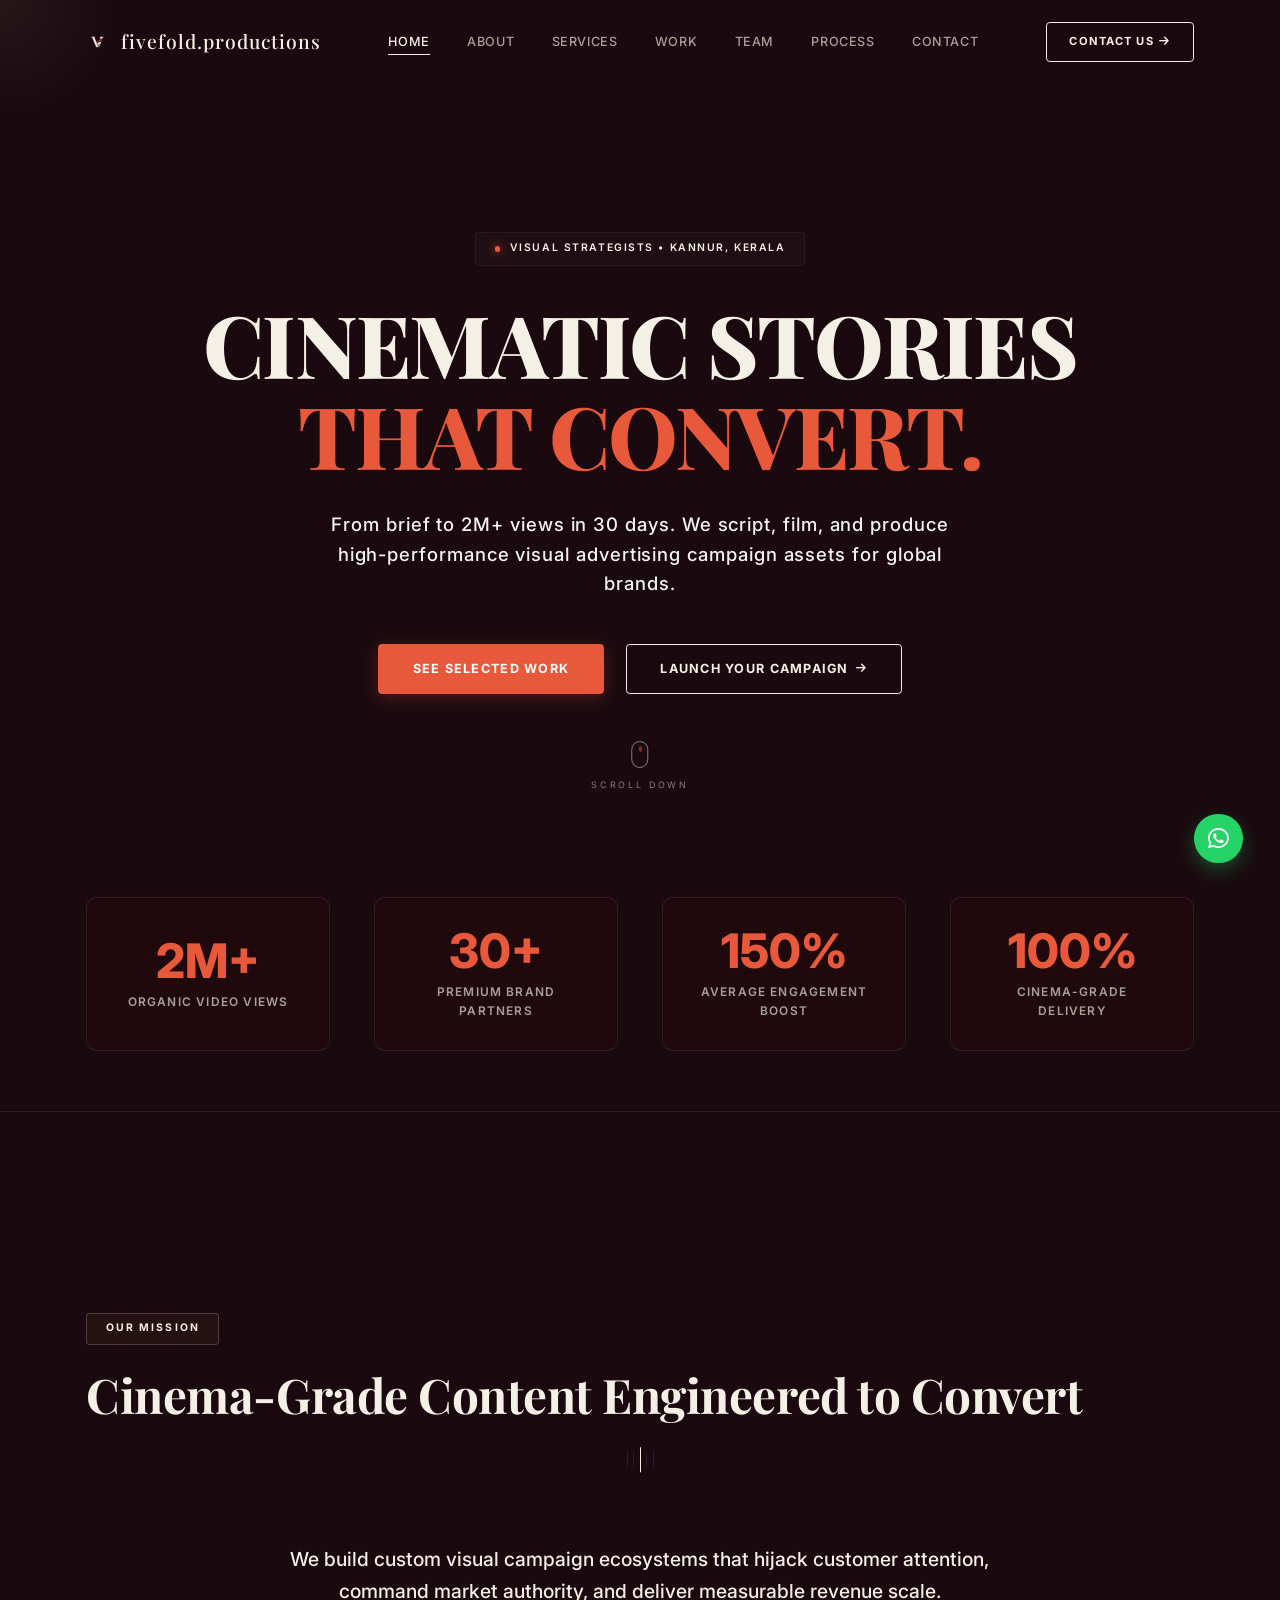
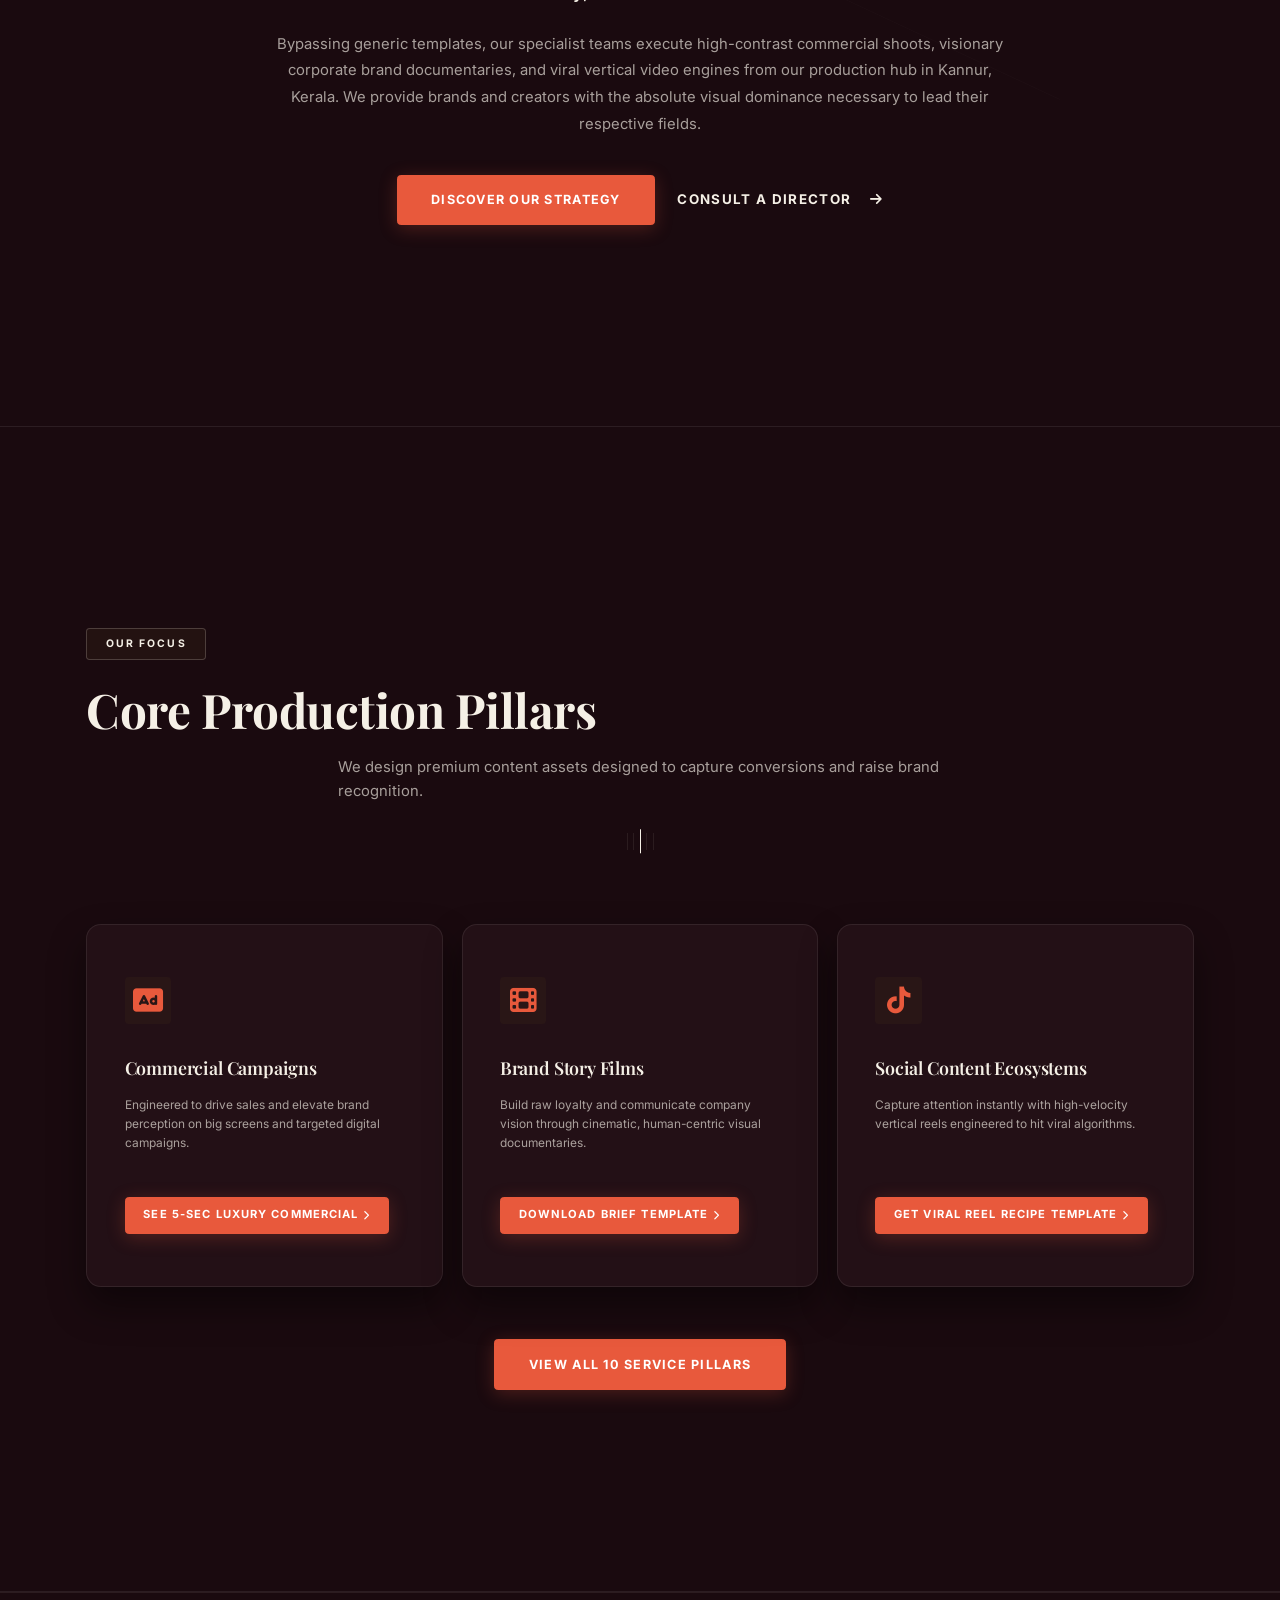
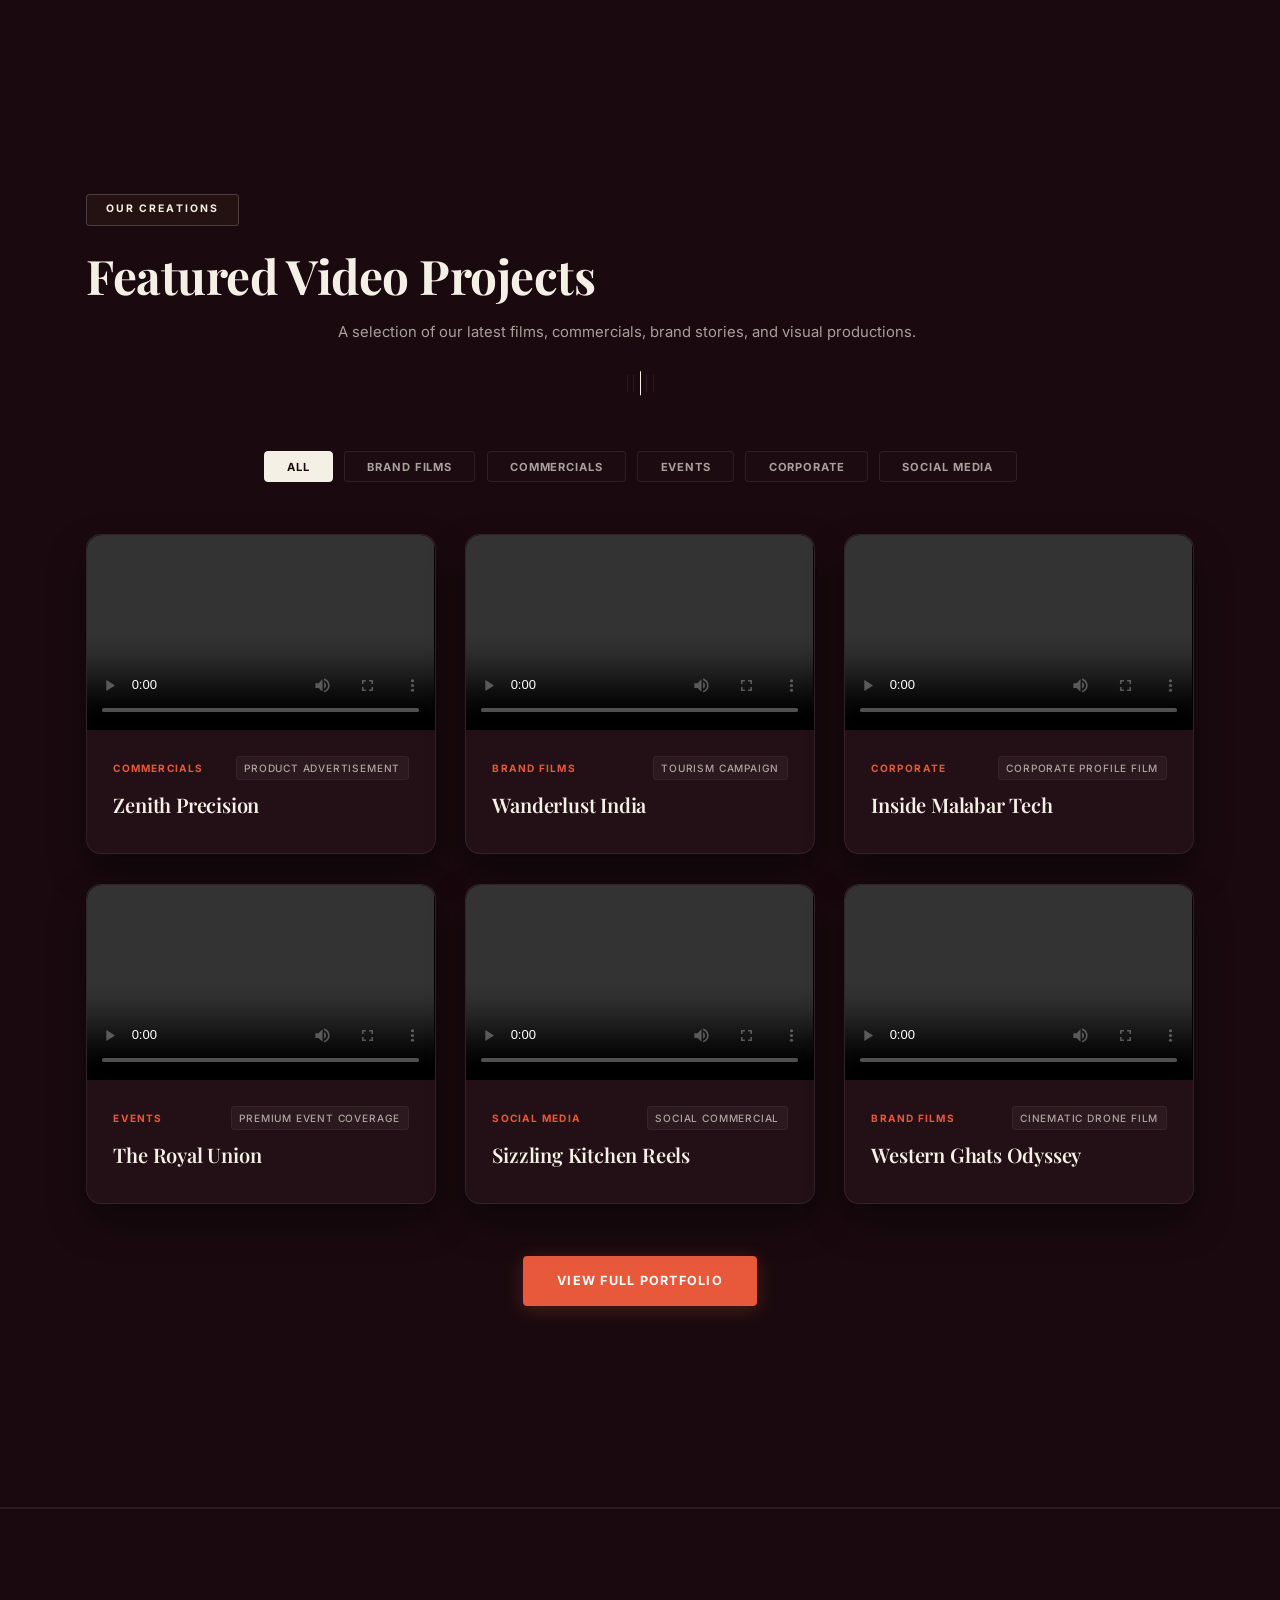
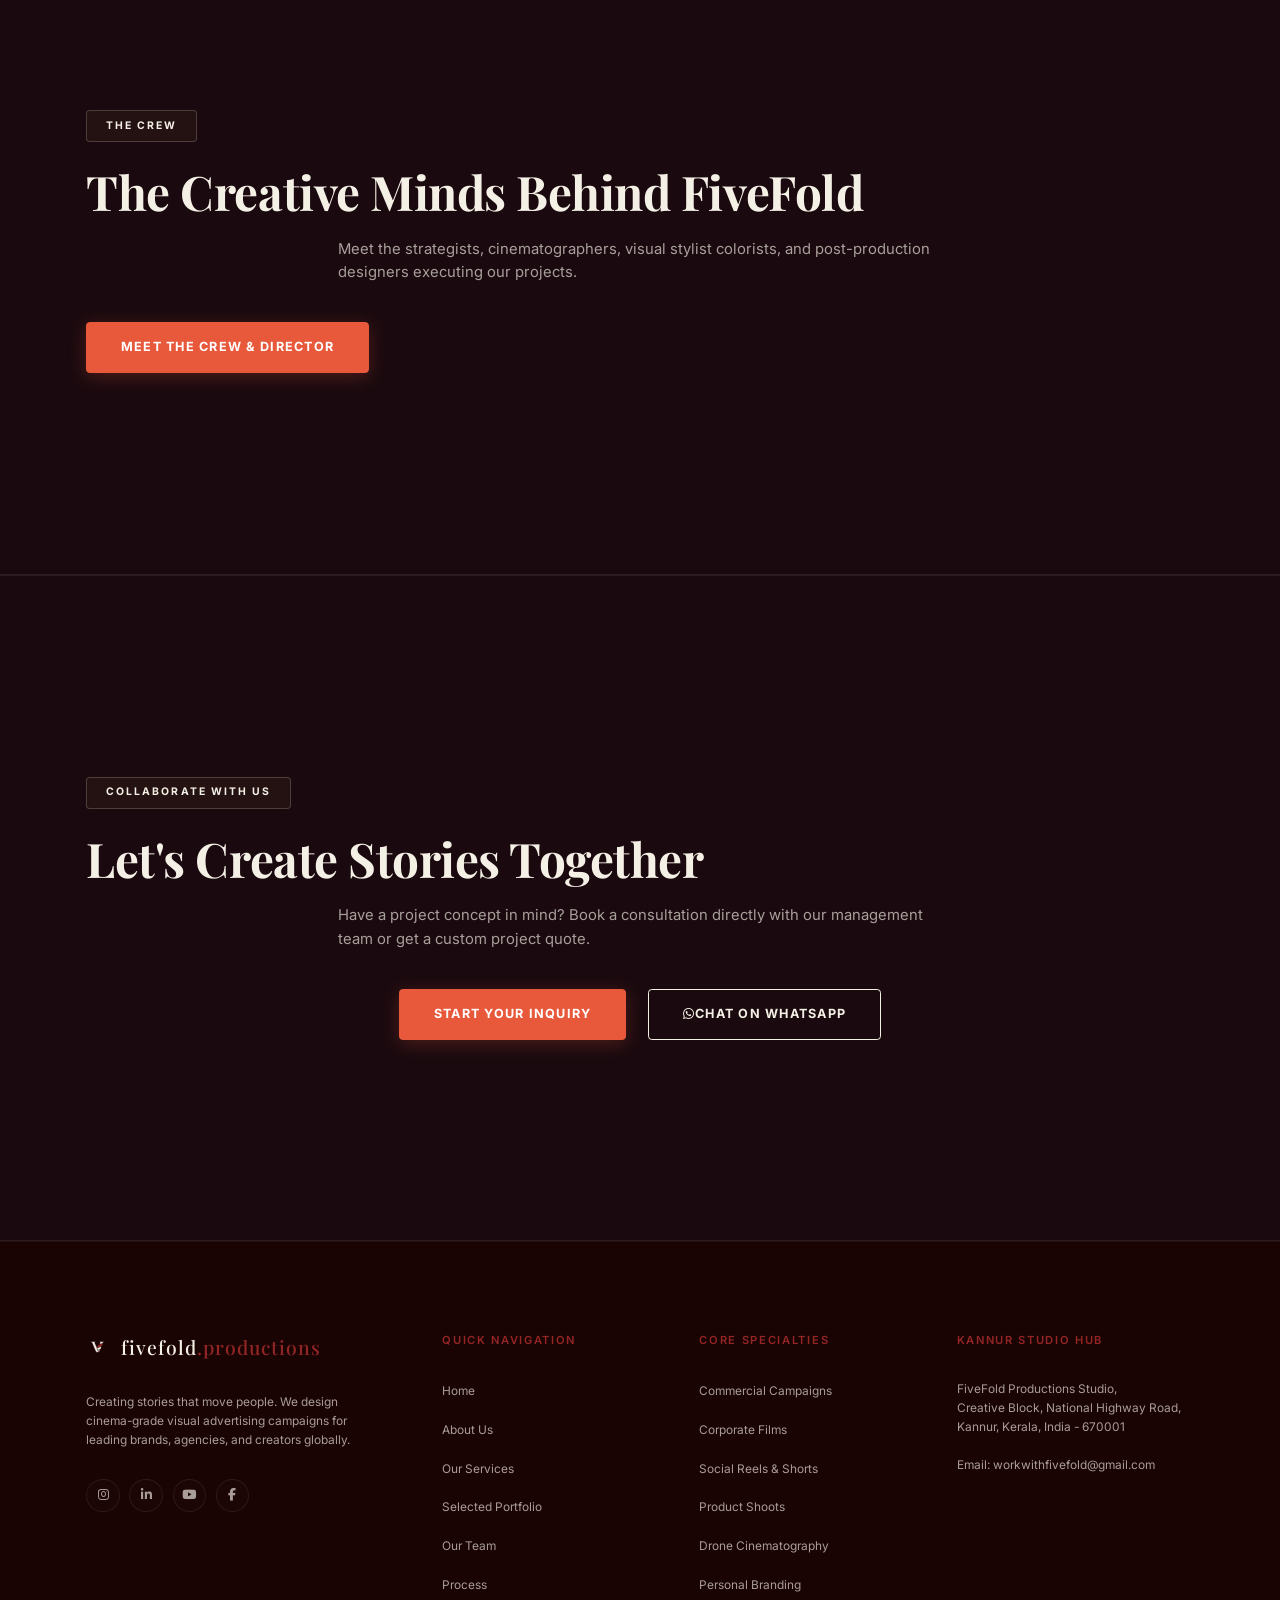
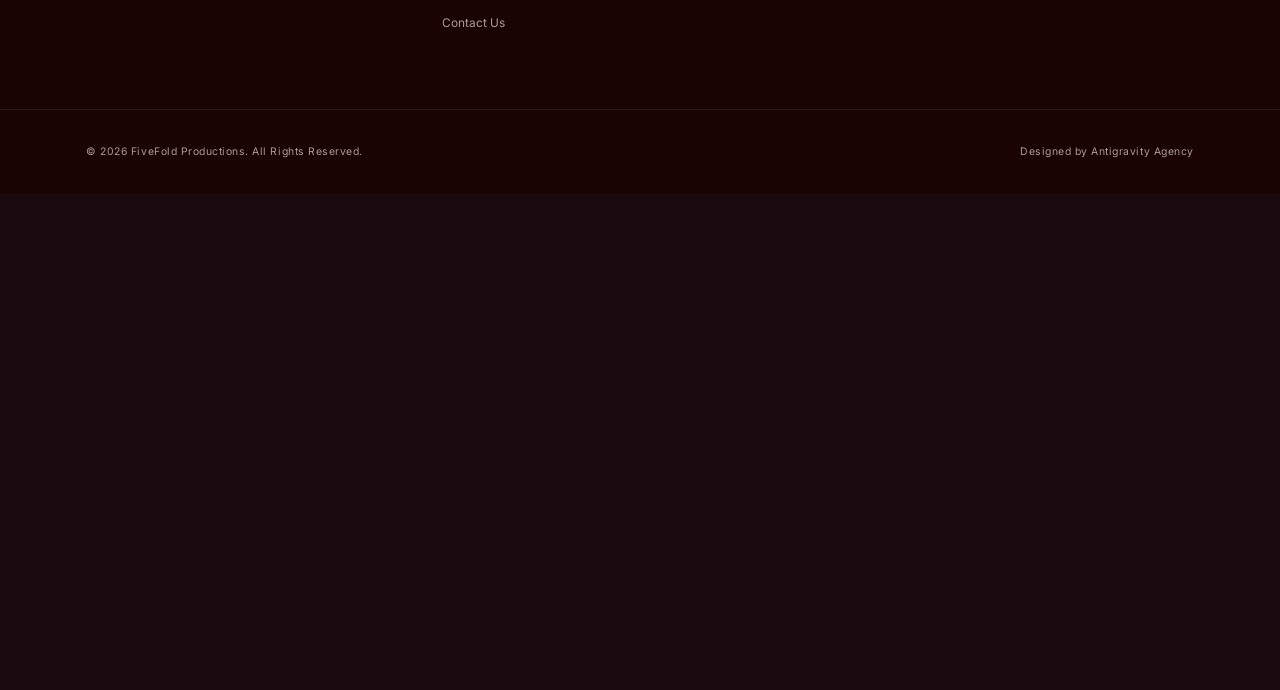
==== index.html @ 1c33c048 "style: remove video thumbnails and descriptions, load inline videos directly with controls" ====
<!DOCTYPE html>
<html lang="en">

<head>
    <meta charset="UTF-8">
    <meta name="viewport" content="width=device-width, initial-scale=1.0">
    <title>FiveFold Productions | Premium Creative Agency & Video Production Kerala</title>

    <!-- SEO Optimization Meta Tags -->
    <meta name="description"
        content="FiveFold Productions is a premium creative production agency in Kannur, Kerala. Specializing in high-end commercial video production, corporate films, drone cinematography, product photography, and digital branding assets. Creating stories that move people.">
    <meta name="keywords"
        content="Videography Company in Kerala, Photography Services in Kannur, Creative Production Agency Kerala, Corporate Video Production Kerala, Marketing Content Creation Kerala, FiveFold Productions, Commercial Filmmaking Kannur, Kerala Drone Cinematography">
    <meta name="author" content="FiveFold Productions">
    <link rel="canonical" href="https://fivefoldproductions.com/">

    <!-- Open Graph / Facebook -->
    <meta property="og:type" content="website">
    <meta property="og:url" content="https://fivefoldproductions.com/">
    <meta property="og:title" content="FiveFold Productions | Premium Creative Agency & Video Production Kerala">
    <meta property="og:description"
        content="Premium videography, photography, branding, and content creation services in Kerala. We build high-end visual stories that grow brands.">
    <meta property="og:image" content="assets/hero_cinematic.png">

    <!-- Twitter -->
    <meta property="twitter:card" content="summary_large_image">
    <meta property="twitter:url" content="https://fivefoldproductions.com/">
    <meta property="twitter:title" content="FiveFold Productions | Premium Creative Agency & Video Production Kerala">
    <meta property="twitter:description"
        content="Premium videography, photography, branding, and content creation services in Kerala. We build high-end visual stories that grow brands.">
    <meta property="twitter:image" content="assets/hero_cinematic.png">

    <!-- FontAwesome Icons -->
    <link rel="stylesheet" href="https://cdnjs.cloudflare.com/ajax/libs/font-awesome/6.4.0/css/all.min.css">

    <!-- Custom CSS -->
    <link rel="stylesheet" href="style.css">

    <!-- JSON-LD Structured Data Schema -->
    <script type="application/ld+json">
    {
      "@context": "https://schema.org",
      "@type": "ProfessionalService",
      "name": "FiveFold Productions",
      "image": "https://fivefoldproductions.com/assets/logo_transparent.png",
      "@id": "https://fivefoldproductions.com/#agency",
      "url": "https://fivefoldproductions.com/",
      "telephone": "+919400531192",
      "priceRange": "$$$",
      "address": {
        "@type": "PostalAddress",
        "streetAddress": "FiveFold Productions Studio, Creative Block, National Highway Road",
        "addressLocality": "Kannur",
        "addressRegion": "Kerala",
        "postalCode": "670001",
        "addressCountry": "IN"
      },
      "geo": {
        "@type": "GeoCoordinates",
        "latitude": 11.874477,
        "longitude": 75.370366
      },
      "openingHoursSpecification": {
        "@type": "OpeningHoursSpecification",
        "dayOfWeek": [
          "Monday",
          "Tuesday",
          "Wednesday",
          "Thursday",
          "Friday",
          "Saturday"
        ],
        "opens": "09:00",
        "closes": "18:00"
      },
      "sameAs": [
        "https://instagram.com/fivefoldproductions",
        "https://linkedin.com/company/fivefoldproductions",
        "https://youtube.com/fivefoldproductions",
        "https://facebook.com/fivefoldproductions"
      ]
    }
    </script>
</head>

<body>

    <!-- Custom Animated Cursor Highlight (Premium UI touch) -->
    <div class="cursor-glow" id="cursorGlow"></div>

    <!-- Mobile Nav overlay backdrop -->
    <div class="nav-overlay" id="navOverlay"></div>

    <!-- Header Navigation -->
    <header class="header" id="header">
        <div class="container navbar">
            <a href="./" class="logo" id="navLogo">
                <img src="assets/logo_transparent.png" alt="FiveFold Logo">
                <span>fivefold<span class="gold-text">.productions</span></span>
            </a>

            <nav class="nav-menu" id="navMenu">
                <ul>
                    <li><a href="./" class="nav-link active">Home</a></li>
                    <li><a href="about/" class="nav-link">About</a></li>
                    <li><a href="services/" class="nav-link">Services</a></li>
                    <li><a href="portfolio/" class="nav-link">Work</a></li>
                    <li><a href="team/" class="nav-link">Team</a></li>
                    <li><a href="process/" class="nav-link">Process</a></li>
                    <li><a href="contact/" class="nav-link">Contact</a></li>
                </ul>
            </nav>

            <div class="nav-actions">
                <a href="contact/" class="btn btn-nav-cta">Contact Us <i class="fas fa-arrow-right"
                        style="margin-left: 6px; font-size: 0.75rem;"></i></a>
                <button class="mobile-nav-toggle" id="mobileNavToggle" aria-label="Toggle Navigation">
                    <span class="bar"></span>
                    <span class="bar"></span>
                    <span class="bar"></span>
                </button>
            </div>
        </div>
    </header>

    <!-- Hero Section (Premium Cinematic Video Engine) -->
    <section class="hero" id="hero">


        <div class="container hero-content">
            <div class="hero-badge reveal-fade">
                <span class="badge-dot" style="background-color: var(--accent); box-shadow: 0 0 10px var(--accent);"></span> 
                Visual Strategists &bull; Kannur, Kerala
            </div>
            <h1 class="hero-title reveal-slide" style="text-transform: uppercase; font-family: var(--font-headings); letter-spacing: -0.02em;">
                Cinematic Stories <br><span style="color: var(--accent);">That Convert.</span>
            </h1>
            <p class="hero-subtitle reveal-fade" style="font-size: 1.25rem; font-weight: 500; letter-spacing: 0.05em; color: rgba(255, 255, 255, 0.95);">
                From brief to 2M+ views in 30 days. We script, film, and produce high-performance visual advertising campaign assets for global brands.
            </p>
            <div class="hero-cta-buttons reveal-fade">
                <a href="portfolio/" class="btn btn-primary">See Selected Work</a>
                <a href="contact/" class="btn btn-secondary">Launch Your Campaign <i class="fas fa-arrow-right" style="margin-left: 8px; font-size: 0.75rem;"></i></a>
            </div>
        </div>

        <div class="hero-scroll-indicator">
            <span class="mouse">
                <span class="wheel" style="background-color: var(--accent);"></span>
            </span>
            <p>Scroll Down</p>
        </div>
    </section>





    <!-- Authority Statistics Grid Section -->
    <div class="stats-grid-container" id="metrics">
        <div class="container">
            <div class="stats-grid">
                <div class="stat-card reveal-up">
                    <div class="stat-number">2M+</div>
                    <div class="stat-label">Organic Video Views</div>
                </div>
                <div class="stat-card reveal-up">
                    <div class="stat-number">30+</div>
                    <div class="stat-label">Premium Brand Partners</div>
                </div>
                <div class="stat-card reveal-up">
                    <div class="stat-number">150%</div>
                    <div class="stat-label">Average Engagement Boost</div>
                </div>
                <div class="stat-card reveal-up">
                    <div class="stat-number">100%</div>
                    <div class="stat-label">Cinema-Grade Delivery</div>
                </div>
            </div>
        </div>
    </div>

    <!-- Company Introduction (Benefit-Driven Copy Section) -->
    <section class="about section-padding" id="about">
        <!-- Background element pentagon grid line -->
        <div class="about-pentagon-outline"></div>

        <div class="container">
            <div class="section-header text-center">
                <span class="subtitle-badge">Our Mission</span>
                <h2 class="section-title">Cinema-Grade Content Engineered to Convert</h2>
                <div class="five-lines-separator"><span></span><span></span><span></span><span></span><span></span></div>
            </div>

            <div class="about-grid">
                <div class="about-text-column reveal-left" style="grid-column: span 2; text-align: center; max-width: 800px; margin: 0 auto;">
                    <p class="lead-paragraph" style="font-size: 1.3rem; line-height: 1.7; margin-bottom: 1.5rem; font-weight: 500;">
                        We build custom visual campaign ecosystems that hijack customer attention, command market authority, and deliver measurable revenue scale. 
                    </p>
                    <p class="body-paragraph" style="margin-bottom: 2.5rem; color: var(--text-muted); font-size: 1rem; line-height: 1.8;">
                        Bypassing generic templates, our specialist teams execute high-contrast commercial shoots, visionary corporate brand documentaries, and viral vertical video engines from our production hub in Kannur, Kerala. We provide brands and creators with the absolute visual dominance necessary to lead their respective fields.
                    </p>
                    <div class="about-cta" style="display: flex; justify-content: center; gap: 1.5rem; align-items: center; flex-wrap: wrap;">
                        <a href="about/" class="btn btn-primary">Discover Our Strategy</a>
                        <a href="contact/" class="btn-text">Consult a Director <i class="fas fa-arrow-right" style="margin-left: 8px;"></i></a>
                    </div>
                </div>
            </div>
        </div>
    </section>

    <!-- Featured Services (Condense of Services) -->
    <section class="services section-padding" id="featured-services">
        <div class="container">
            <div class="section-header text-center">
                <span class="subtitle-badge">Our Focus</span>
                <h2 class="section-title">Core Production Pillars</h2>
                <p class="section-subtitle">We design premium content assets designed to capture conversions and raise brand recognition.</p>
                <div class="five-lines-separator"><span></span><span></span><span></span><span></span><span></span></div>
            </div>

            <div class="services-grid">
                <!-- 1. Commercial Advertisements -->
                <div class="service-card glass-panel reveal-up">
                    <div class="service-icon" style="color: var(--accent);"><i class="fas fa-ad"></i></div>
                    <h3 class="service-title">Commercial Campaigns</h3>
                    <p class="service-desc">Engineered to drive sales and elevate brand perception on big screens and targeted digital campaigns.</p>
                    <a href="services/#commercial" class="btn btn-primary" style="margin-top: 1rem; font-size: 0.75rem; padding: 0.6rem 1.2rem; background: var(--accent); border-color: var(--accent);">See 5-sec luxury commercial <i class="fas fa-chevron-right" style="font-size: 0.65rem; margin-left: 5px;"></i></a>
                </div>

                <!-- 2. Brand Films -->
                <div class="service-card glass-panel reveal-up">
                    <div class="service-icon" style="color: var(--accent);"><i class="fas fa-film"></i></div>
                    <h3 class="service-title">Brand Story Films</h3>
                    <p class="service-desc">Build raw loyalty and communicate company vision through cinematic, human-centric visual documentaries.</p>
                    <a href="services/#corporate" class="btn btn-primary" style="margin-top: 1rem; font-size: 0.75rem; padding: 0.6rem 1.2rem; background: var(--accent); border-color: var(--accent);">Download brief template <i class="fas fa-chevron-right" style="font-size: 0.65rem; margin-left: 5px;"></i></a>
                </div>

                <!-- 3. Social Media Reels -->
                <div class="service-card glass-panel reveal-up">
                    <div class="service-icon" style="color: var(--accent);"><i class="fab fa-tiktok"></i></div>
                    <h3 class="service-title">Social Content Ecosystems</h3>
                    <p class="service-desc">Capture attention instantly with high-velocity vertical reels engineered to hit viral algorithms.</p>
                    <a href="services/#social" class="btn btn-primary" style="margin-top: 1rem; font-size: 0.75rem; padding: 0.6rem 1.2rem; background: var(--accent); border-color: var(--accent);">Get viral Reel recipe template <i class="fas fa-chevron-right" style="font-size: 0.65rem; margin-left: 5px;"></i></a>
                </div>
            </div>

            <div style="text-align: center; margin-top: 3.5rem;">
                <a href="services/" class="btn btn-primary">View All 10 Service Pillars</a>
            </div>
        </div>
    </section>

    <!-- Featured Video Projects Showcase -->
    <section class="portfolio section-padding" id="featured-portfolio" style="background-color: #1A0A0F;">
        <div class="container">
            <div class="section-header text-center">
                <span class="subtitle-badge">Our Creations</span>
                <h2 class="section-title">Featured Video Projects</h2>
                <p class="section-subtitle" style="margin-top: 10px; color: var(--text-muted);">A selection of our latest films, commercials, brand stories, and visual productions.</p>
                <div class="five-lines-separator"><span></span><span></span><span></span><span></span><span></span></div>
            </div>

            <!-- Video Category Filters -->
            <div class="portfolio-filters" id="videoPortfolioFilters" style="margin-bottom: 3.5rem; display: flex; justify-content: center; gap: 0.75rem; flex-wrap: wrap;">
                <button class="filter-btn active" data-filter="all">All</button>
                <button class="filter-btn" data-filter="brand-films">Brand Films</button>
                <button class="filter-btn" data-filter="commercials">Commercials</button>
                <button class="filter-btn" data-filter="events">Events</button>
                <button class="filter-btn" data-filter="corporate">Corporate</button>
                <button class="filter-btn" data-filter="social-media">Social Media</button>
            </div>

            <div class="video-grid" id="videoGrid" style="margin-bottom: 3.5rem;">
                <!-- Video Project 1 (Commercials) -->
                <div class="video-card glass-panel filter-item commercials reveal-up">
                    <div class="video-player-container" style="background-color: #000; aspect-ratio: 16/9; overflow: hidden; border-radius: 16px 16px 0 0;">
                        <video src="assets/our work vedios/product.MOV" controls playsinline preload="metadata" style="width: 100%; height: 100%; object-fit: cover; display: block;"></video>
                    </div>
                    <div class="video-card-info">
                        <div class="video-card-meta">
                            <span class="video-category">Commercials</span>
                            <span class="video-prod-type">Product Advertisement</span>
                        </div>
                        <h3 class="video-title">Zenith Precision</h3>
                    </div>
                </div>

                <!-- Video Project 2 (Brand Films) -->
                <div class="video-card glass-panel filter-item brand-films reveal-up">
                    <div class="video-player-container" style="background-color: #000; aspect-ratio: 16/9; overflow: hidden; border-radius: 16px 16px 0 0;">
                        <video src="assets/our work vedios/travel.MP4" controls playsinline preload="metadata" style="width: 100%; height: 100%; object-fit: cover; display: block;"></video>
                    </div>
                    <div class="video-card-info">
                        <div class="video-card-meta">
                            <span class="video-category">Brand Films</span>
                            <span class="video-prod-type">Tourism Campaign</span>
                        </div>
                        <h3 class="video-title">Wanderlust India</h3>
                    </div>
                </div>

                <!-- Video Project 3 (Corporate) -->
                <div class="video-card glass-panel filter-item corporate reveal-up">
                    <div class="video-player-container" style="background-color: #000; aspect-ratio: 16/9; overflow: hidden; border-radius: 16px 16px 0 0;">
                        <video src="assets/our work vedios/blog.MOV" controls playsinline preload="metadata" style="width: 100%; height: 100%; object-fit: cover; display: block;"></video>
                    </div>
                    <div class="video-card-info">
                        <div class="video-card-meta">
                            <span class="video-category">Corporate</span>
                            <span class="video-prod-type">Corporate Profile Film</span>
                        </div>
                        <h3 class="video-title">Inside Malabar Tech</h3>
                    </div>
                </div>

                <!-- Video Project 4 (Events) -->
                <div class="video-card glass-panel filter-item events reveal-up">
                    <div class="video-player-container" style="background-color: #000; aspect-ratio: 16/9; overflow: hidden; border-radius: 16px 16px 0 0;">
                        <video src="assets/our work vedios/events.MOV" controls playsinline preload="metadata" style="width: 100%; height: 100%; object-fit: cover; display: block;"></video>
                    </div>
                    <div class="video-card-info">
                        <div class="video-card-meta">
                            <span class="video-category">Events</span>
                            <span class="video-prod-type">Premium Event Coverage</span>
                        </div>
                        <h3 class="video-title">The Royal Union</h3>
                    </div>
                </div>

                <!-- Video Project 5 (Social Media) -->
                <div class="video-card glass-panel filter-item social-media reveal-up">
                    <div class="video-player-container" style="background-color: #000; aspect-ratio: 16/9; overflow: hidden; border-radius: 16px 16px 0 0;">
                        <video src="assets/our work vedios/restaurant.MOV" controls playsinline preload="metadata" style="width: 100%; height: 100%; object-fit: cover; display: block;"></video>
                    </div>
                    <div class="video-card-info">
                        <div class="video-card-meta">
                            <span class="video-category">Social Media</span>
                            <span class="video-prod-type">Social Commercial</span>
                        </div>
                        <h3 class="video-title">Sizzling Kitchen Reels</h3>
                    </div>
                </div>

                <!-- Video Project 6 (Brand Films) -->
                <div class="video-card glass-panel filter-item brand-films reveal-up">
                    <div class="video-player-container" style="background-color: #000; aspect-ratio: 16/9; overflow: hidden; border-radius: 16px 16px 0 0;">
                        <video src="assets/our work vedios/travel.MOV" controls playsinline preload="metadata" style="width: 100%; height: 100%; object-fit: cover; display: block;"></video>
                    </div>
                    <div class="video-card-info">
                        <div class="video-card-meta">
                            <span class="video-category">Brand Films</span>
                            <span class="video-prod-type">Cinematic Drone Film</span>
                        </div>
                        <h3 class="video-title">Western Ghats Odyssey</h3>
                    </div>
                </div>
            </div>

            <div style="text-align: center;">
                <a href="portfolio/" class="btn btn-primary" id="viewFullPortfolioBtn">View Full Portfolio</a>
            </div>
        </div>
    </section>

    <!-- Team Preview Teaser -->
    <section class="team-teaser section-padding" style="border-top: 1px solid var(--border-color); border-bottom: 1px solid var(--border-color);">
        <div class="container text-center">
            <span class="subtitle-badge">The Crew</span>
            <h2 class="section-title">The Creative Minds Behind FiveFold</h2>
            <p class="section-subtitle" style="max-w: 600px; margin: 0 auto 2.5rem;">Meet the strategists, cinematographers, visual stylist colorists, and post-production designers executing our projects.</p>
            <a href="team/" class="btn btn-primary">Meet The Crew & Director</a>
        </div>
    </section>

    <!-- Home Call to Action Banner -->
    <section class="cta-banner section-padding" style="border-top: 1px solid var(--border-color);">
        <div class="container text-center reveal-up">
            <span class="subtitle-badge">Collaborate With Us</span>
            <h2 class="section-title">Let's Create Stories Together</h2>
            <p class="section-subtitle" style="max-w: 600px; margin: 0 auto 2.5rem;">Have a project concept in mind? Book a consultation directly with our management team or get a custom project quote.</p>
            <div style="display: flex; justify-content: center; gap: 1.5rem; flex-wrap: wrap;">
                <a href="contact/" class="btn btn-primary">Start Your Inquiry</a>
                <a href="https://wa.me/919400531192" target="_blank" class="btn btn-secondary"><i class="fab fa-whatsapp"></i> Chat On WhatsApp</a>
            </div>
        </div>
    </section>

    <!-- Footer -->
    <footer class="footer">
        <div class="container footer-top">
            <div class="footer-col brand-col">
                <a href="./" class="logo">
                    <img src="assets/logo_transparent.png" alt="FiveFold Logo">
                    <span>fivefold<span class="gold-text">.productions</span></span>
                </a>
                <p class="footer-tagline">Creating stories that move people. We design cinema-grade visual advertising
                    campaigns for leading brands, agencies, and creators globally.</p>
                <div class="footer-socials">
                    <a href="https://instagram.com/fivefoldproductions" target="_blank" aria-label="Instagram"><i
                            class="fab fa-instagram"></i></a>
                    <a href="https://linkedin.com/company/fivefoldproductions" target="_blank" aria-label="LinkedIn"><i
                            class="fab fa-linkedin-in"></i></a>
                    <a href="https://youtube.com/fivefoldproductions" target="_blank" aria-label="YouTube"><i
                            class="fab fa-youtube"></i></a>
                    <a href="https://facebook.com/fivefoldproductions" target="_blank" aria-label="Facebook"><i
                            class="fab fa-facebook-f"></i></a>
                </div>
            </div>

            <div class="footer-col links-col">
                <h4>Quick Navigation</h4>
                <ul>
                    <li><a href="./">Home</a></li>
                    <li><a href="about/">About Us</a></li>
                    <li><a href="services/">Our Services</a></li>
                    <li><a href="portfolio/">Selected Portfolio</a></li>
                    <li><a href="team/">Our Team</a></li>
                    <li><a href="process/">Process</a></li>
                    <li><a href="contact/">Contact Us</a></li>
                </ul>
            </div>

            <div class="footer-col services-col">
                <h4>Core Specialties</h4>
                <ul>
                    <li><a href="services/">Commercial Campaigns</a></li>
                    <li><a href="services/">Corporate Films</a></li>
                    <li><a href="services/">Social Reels & Shorts</a></li>
                    <li><a href="services/">Product Shoots</a></li>
                    <li><a href="services/">Drone Cinematography</a></li>
                    <li><a href="services/">Personal Branding</a></li>
                </ul>
            </div>

            <div class="footer-col location-col">
                <h4>Kannur Studio Hub</h4>
                <p class="footer-address">
                    FiveFold Productions Studio,<br>
                    Creative Block, National Highway Road,<br>
                    Kannur, Kerala, India - 670001
                </p>
                <p class="footer-email">
                    Email: <a href="mailto:workwithfivefold@gmail.com">workwithfivefold@gmail.com</a>
                </p>
            </div>
        </div>

        <div class="footer-bottom">
            <div class="container footer-bottom-flex">
                <p class="copyright">&copy; 2026 FiveFold Productions. All Rights Reserved.</p>
                <p class="designed-by">Designed by Antigravity Agency</p>
            </div>
        </div>
    </footer>

    <!-- Back to Top Button -->
    <button class="back-to-top" id="backToTop" aria-label="Scroll to top">
        <i class="fas fa-chevron-up"></i>
    </button>

    <!-- Floating WhatsApp Chat Widget -->
    <a href="https://wa.me/919400531192?text=Hi%20FiveFold%20Productions%2C%20I%20would%20like%20to%20inquire%20about%20your%20creative%20production%20services."
        class="whatsapp-float-widget" target="_blank" aria-label="Chat on WhatsApp">
        <i class="fab fa-whatsapp"></i>
        <span class="whatsapp-tooltip">Chat with us</span>
    </a>

    <!-- Project Detail Modal -->
    <div class="modal" id="projectModal">
        <div class="modal-content glass-panel">
            <span class="close-modal" onclick="closeProjectModal()">&times;</span>
            <div class="modal-body">
                <!-- Breadcrumb -->
                <div class="modal-breadcrumb" style="font-size: 0.75rem; text-transform: uppercase; letter-spacing: 0.1em; margin-bottom: 1.5rem; color: var(--text-muted); font-family: var(--font-accent);">
                    Home <span style="margin: 0 5px; color: var(--gold);">/</span> Portfolio <span style="margin: 0 5px; color: var(--gold);">/</span> <span id="modalBreadcrumbName" style="color: var(--text-white); font-weight: 700;">Project Name</span>
                </div>
                <div class="modal-media-container" id="modalMedia">
                    <!-- Dynamic Media -->
                </div>
                <div class="modal-info-container">
                    <span class="modal-tag" id="modalTag">Category</span>
                    <h3 class="modal-title" id="modalTitle">Project Name</h3>
                    <p class="modal-desc" id="modalDesc">Detailed description of project challenges, visual styles, and
                        delivery specs.</p>
                    <a href="contact/" class="btn btn-primary" onclick="closeProjectModal()">Discuss Similar Project</a>
                    
                    <!-- Secondary Navigation -->
                    <div class="modal-nav" style="display: flex; justify-content: space-between; align-items: center; margin-top: 2.5rem; padding-top: 1.5rem; border-top: 1px solid var(--border-color);">
                        <button id="modalPrevBtn" class="btn-text" style="font-size: 0.75rem;" onclick="navigateProject(-1)"><i class="fas fa-arrow-left" style="margin-right: 8px;"></i> Prev</button>
                        <button class="btn-text" style="font-size: 0.75rem;" onclick="closeProjectModal()"><i class="fas fa-th" style="margin-right: 5px;"></i> Grid</button>
                        <button id="modalNextBtn" class="btn-text" style="font-size: 0.75rem;" onclick="navigateProject(1)">Next <i class="fas fa-arrow-right" style="margin-left: 8px;"></i></button>
                    </div>
                </div>
            </div>
        </div>
    </div>

    <!-- Floating Mobile CTA (Sticky Dynamic bottom-sheet) -->
    <a href="contact/" class="floating-mobile-cta" id="mobileFloatingCTA">
        <i class="fas fa-paper-plane"></i> Consult a Director
    </a>

    <!-- Custom Script -->
    <script src="script.js"></script>
</body>

</html>
---- style.css ----
/* ==========================================================================
   PREMIUM FONTS IMPORT (FONTSHARE CDN & GOOGLE FONTS)
   ========================================================================== */
@import url('https://fonts.googleapis.com/css2?family=Playfair+Display:wght@600;700;800&family=Inter:wght@300;400;500;600;700&display=swap');

/* ==========================================================================
   DESIGN VARIABLES & COLOR SYSTEM
   ========================================================================== */
:root {
    --bg-start: #1A0A0F;          
    --bg-end: #1A0A0F;            
    --bg-gradient: #1A0A0F;
    --bg-light: #f5f0e6;
    --bg-dark: #1A0A0F;           
    --bg-darker: #1A0A0F;         
    --bg-card: #231016; 
    --bg-card-hover: #2e151d;
    
    --text-white: #f5f0e6;        /* Ivory for headings */
    --text-light: rgba(245, 240, 230, 0.85); /* Ivory for body text */
    --text-muted: rgba(245, 240, 230, 0.65); /* Ivory for secondary text */
    --text-dark: #5a1414;         /* Deep burgundy for text inside light surfaces */
    
    --gold: #f5f0e6;              /* Gold accent variable re-mapped to Ivory */
    --gold-glow: rgba(245, 240, 230, 0.15);
    --gold-gradient: linear-gradient(135deg, #ffffff 0%, #f5f0e6 50%, #dcd4c6 100%);
    
    --purple: #942525;            /* Re-map Purple accent variable to Rich Crimson */
    --purple-glow: rgba(148, 37, 37, 0.25);
    
    --accent: #E8593C;            /* Bold Premium Orange Accent */
    --accent-glow: rgba(232, 89, 60, 0.25);
    
    --border-color: rgba(245, 240, 230, 0.08); /* Subtle ivory outline borders */
    --border-hover: rgba(245, 240, 230, 0.2);
    --border-purple: rgba(148, 37, 37, 0.25);
    
    --font-headings: 'Playfair Display', serif;
    --font-body: 'Inter', sans-serif;
    --font-accent: 'Inter', sans-serif;
    
    --transition-smooth: all 0.6s cubic-bezier(0.16, 1, 0.3, 1);
    --transition-fast: all 0.3s cubic-bezier(0.16, 1, 0.3, 1);
    
    --shadow-soft: 0 20px 40px rgba(0, 0, 0, 0.45); /* Cinematic shadows */
    --shadow-hover: 0 30px 60px rgba(0, 0, 0, 0.65);
    --shadow-glow: 0 0 25px rgba(245, 240, 230, 0.08);
}

/* ==========================================================================
   RESET & SIGNATURE BACKGROUND SYSTEM
   ========================================================================== */
*, *::before, *::after {
    margin: 0;
    padding: 0;
    box-sizing: border-box;
}

html {
    scroll-behavior: smooth;
    font-size: 16px;
    color: var(--text-light);
    overflow-x: hidden;
}

body {
    font-family: var(--font-body);
    min-height: 100vh;
    line-height: 1.6;
    overflow-x: hidden;
    position: relative;
    background: #1A0A0F;
    color: var(--text-white);
    zoom: 0.93;
}

/* Custom Scrollbar */
::-webkit-scrollbar {
    width: 6px;
}
::-webkit-scrollbar-track {
    background: var(--bg-darker);
}
::-webkit-scrollbar-thumb {
    background: var(--gold);
    border-radius: 3px;
}
::-webkit-scrollbar-thumb:hover {
    background: var(--text-white);
}

/* Typography settings */
h1, h2, h3, h4, h5, h6 {
    font-family: var(--font-headings);
    color: var(--text-white);
    letter-spacing: -0.01em;
    font-weight: 600;
}

a {
    color: inherit;
    text-decoration: none;
    transition: var(--transition-fast);
}

img {
    max-width: 100%;
    height: auto;
    display: block;
}

button, input, select, textarea {
    font-family: inherit;
    outline: none;
}

.container {
    width: 90%;
    max-width: 1440px;
    margin: 0 auto;
    padding: 0 1.5rem;
}

.section-padding {
    padding: 13.5rem 0;
    position: relative;
    overflow: hidden;
    border-bottom: 1px solid rgba(255,255,255,0.08);
}

/* ==========================================================================
   BRAND COMPONENT BLOCKS
   ========================================================================== */
.glass-panel {
    background: #231016;
    backdrop-filter: blur(12px) saturate(150%);
    -webkit-backdrop-filter: blur(12px) saturate(150%);
    border: 1px solid rgba(255,255,255,0.08);
    border-radius: 16px;
    box-shadow: var(--shadow-soft);
    transition: var(--transition-smooth);
}

.glass-panel:hover {
    border-color: var(--border-hover);
    box-shadow: var(--shadow-hover);
}

.gold-text {
    color: var(--gold);
}

.gradient-text {
    background: linear-gradient(135deg, #ffffff 20%, #f5f0e6 60%, rgba(245, 240, 230, 0.75) 100%);
    -webkit-background-clip: text;
    -webkit-text-fill-color: transparent;
    background-clip: text;
}

.subtitle-badge {
    display: inline-block;
    padding: 0.45rem 1.25rem;
    font-size: 0.7rem;
    font-weight: 700;
    text-transform: uppercase;
    letter-spacing: 0.2em;
    border-radius: 4px;
    background: rgba(212, 175, 55, 0.05);
    border: 1px solid var(--border-hover);
    color: var(--gold);
    margin-bottom: 1.5rem;
    font-family: var(--font-accent);
}

    /* Fade‑in section utilities */
    .fade-in-section {
        opacity: 0;
        transform: translateY(20px);
        transition: opacity 0.8s ease-out, transform 0.8s ease-out;
    }
    .fade-in-section.visible { opacity: 1; transform: none; }

.section-title {
    font-size: clamp(2rem, 4.5vw, 3.2rem);
    margin-bottom: 1.25rem;
    line-height: 1.15;
    font-weight: 700;
}

.section-subtitle {
    font-size: 1rem;
    color: var(--text-muted);
    max-width: 650px;
    margin: 0 auto;
    font-weight: 400;
}

/* 5 Lines visual separator */
.five-lines-separator {
    display: flex;
    gap: 6px;
    justify-content: center;
    margin: 2rem auto;
}
.five-lines-separator span {
    width: 1px;
    height: 18px;
    background-color: var(--border-color);
    transition: var(--transition-smooth);
}
.five-lines-separator span:nth-child(3) {
    background-color: var(--gold);
    height: 26px;
    transform: translateY(-4px);
}

/* 5 dots visual lists */
.five-dots {
    display: inline-flex;
    gap: 0.4rem;
    align-items: center;
}
.five-dots span {
    width: 4px;
    height: 4px;
    background-color: var(--text-muted);
    border-radius: 50%;
    opacity: 0.5;
}
.five-dots span:nth-child(3) {
    background-color: var(--gold);
    opacity: 1;
}

/* Buttons */
.btn {
    display: inline-flex;
    align-items: center;
    justify-content: center;
    padding: 0.95rem 2.25rem;
    font-size: 0.85rem;
    font-weight: 700;
    border-radius: 4px;
    cursor: pointer;
    transition: var(--transition-smooth);
    letter-spacing: 0.1em;
    text-transform: uppercase;
    border: none;
    font-family: var(--font-accent);
}

/* Primary button – vibrant premium orange background */
.btn-primary {
    background: var(--accent);
    color: #ffffff;
    border: 1px solid var(--accent);
    box-shadow: 0 4px 20px var(--accent-glow);
}

.btn-primary:hover {
    background: #d4482c;
    border-color: #d4482c;
    color: #ffffff;
    transform: translateY(-2px) scale(1.03);
    box-shadow: 0 8px 25px rgba(232, 89, 60, 0.4);
}

/* Secondary button – transparent with ivory border */
.btn-secondary {
    background: transparent;
    color: #f5f0e6;
    border: 1px solid #f5f0e6;
}

.btn-secondary:hover {
    background: rgba(245, 240, 230, 0.12);
    border-color: #f5f0e6;
    transform: scale(1.03);
}

.btn-text {
    display: inline-flex;
    align-items: center;
    font-weight: 700;
    color: var(--gold);
    gap: 0.75rem;
    font-family: var(--font-accent);
    font-size: 0.9rem;
    text-transform: uppercase;
    letter-spacing: 0.1em;
}

.btn-text:hover {
    color: var(--text-white);
}

.btn-text i {
    transition: var(--transition-fast);
}

.btn-text:hover i {
    transform: translateX(5px);
}


/* Custom Cursor Glow */
.cursor-glow {
    position: fixed;
    width: 300px;
    height: 300px;
    background: radial-gradient(circle, rgba(245, 240, 230, 0.05) 0%, transparent 60%);
    border-radius: 50%;
    pointer-events: none;
    z-index: 9999;
    transform: translate(-50%, -50%);
    mix-blend-mode: screen;
}

/* ==========================================================================
   HEADER / NAVIGATION
   ========================================================================== */
.header {
    position: fixed;
    top: 0;
    left: 0;
    width: 100%;
    z-index: 1000;
    padding: 1.5rem 0;
    transition: var(--transition-smooth);
}

.header.scrolled {
    padding: 1.1rem 0;
    background: rgba(59, 10, 10, 0.85);
    backdrop-filter: blur(15px);
    -webkit-backdrop-filter: blur(15px);
    border-bottom: 1px solid var(--border-color);
    box-shadow: 0 4px 30px rgba(0, 0, 0, 0.4);
}

.navbar {
    display: flex;
    align-items: center;
    justify-content: space-between;
}

.logo {
    display: inline-flex;
    align-items: center;
    gap: 12px;
    font-family: var(--font-headings);
    font-size: 1.3rem;
    font-weight: 500;
    color: var(--text-white);
    letter-spacing: 0.05em;
    text-transform: lowercase;
}

.logo img {
    height: 32px;
    width: auto;
    object-fit: contain;
}

.nav-menu ul {
    display: flex;
    list-style: none;
    gap: 2.5rem;
}

.nav-link {
    font-size: 0.85rem;
    font-weight: 500;
    color: var(--text-muted);
    font-family: var(--font-accent);
    position: relative;
    padding: 0.4rem 0;
    letter-spacing: 0.05em;
    text-transform: uppercase;
}

.nav-link:hover, .nav-link.active {
    color: var(--text-white);
}

.nav-link::after {
    content: '';
    position: absolute;
    bottom: 0;
    left: 0;
    width: 0;
    height: 1px;
    background: var(--gold);
    transition: var(--transition-fast);
}

.nav-link:hover::after, .nav-link.active::after {
    width: 100%;
}

.nav-actions {
    display: flex;
    align-items: center;
    gap: 1.5rem;
}

.btn-nav-cta {
    padding: 0.65rem 1.5rem;
    font-size: 0.75rem;
    background: transparent;
    border: 1px solid var(--text-white);
    color: var(--text-white);
}

.btn-nav-cta:hover {
    background: var(--gold);
    color: #f5f0e6;
    border-color: var(--gold);
}

.mobile-nav-toggle {
    display: none;
    flex-direction: column;
    justify-content: space-between;
    width: 24px;
    height: 16px;
    background: transparent;
    border: none;
    cursor: pointer;
    z-index: 101;
}

.mobile-nav-toggle .bar {
    width: 100%;
    height: 1.5px;
    background-color: var(--text-white);
    transition: var(--transition-fast);
}

/* ==========================================================================
   HERO SECTION (LUXURY GEOMETRIC ENGINE)
   ========================================================================== */
.hero {
    height: 100vh;
    width: 100%;
    position: relative;
    display: flex;
    align-items: center;
    justify-content: center;
    background: var(--bg-gradient);
    overflow: hidden;
}

.hero-canvas {
    position: absolute;
    top: 0;
    left: 0;
    width: 100%;
    height: 100%;
    pointer-events: none;
    z-index: 1;
}

.hero-spotlight {
    position: absolute;
    width: 700px;
    height: 700px;
    border-radius: 50%;
    filter: blur(160px);
    opacity: 0.12;
}

.hero-spotlight.purple {
    background: var(--purple);
    top: -10%;
    right: 15%;
    animation: floatGlow 22s infinite alternate ease-in-out;
}

.hero-spotlight.gold {
    background: var(--gold);
    bottom: -15%;
    left: 10%;
    animation: floatGlow 18s infinite alternate-reverse ease-in-out;
}

@keyframes floatGlow {
    0% { transform: translate(0, 0) scale(1); }
    100% { transform: translate(80px, 80px) scale(1.15); }
}

.hero-streak {
    position: absolute;
    width: 160%;
    height: 1px;
    background: linear-gradient(90deg, transparent, rgba(148, 37, 37, 0.08), rgba(59, 10, 10, 0.06), transparent);
    transform: rotate(-12deg);
}

.hero-streak-1 {
    top: 35%;
    left: -30%;
    animation: flowStreak 10s infinite linear;
}

.hero-streak-2 {
    top: 65%;
    left: -30%;
    animation: flowStreak 14s infinite linear;
}

@keyframes flowStreak {
    0% { transform: translateX(-100%) rotate(-12deg); }
    100% { transform: translateX(100%) rotate(-12deg); }
}

/* Floating Pentagons (Five-sided structures) */
.floating-pentagon {
    position: absolute;
    border: 1px solid rgba(212, 175, 55, 0.05);
    width: 160px;
    height: 160px;
    clip-path: polygon(50% 0%, 100% 38%, 82% 100%, 18% 100%, 0% 38%);
    animation: floatPentagon 28s infinite linear;
}

.pentagon-1 {
    top: 15%;
    left: 8%;
    width: 220px;
    height: 220px;
    border-color: rgba(108, 59, 255, 0.04);
}

.pentagon-2 {
    bottom: 20%;
    right: 8%;
    width: 140px;
    height: 140px;
    animation-duration: 38s;
    animation-direction: reverse;
}

@keyframes floatPentagon {
    0% { transform: translateY(0) rotate(0deg); opacity: 0.15; }
    50% { opacity: 0.45; }
    100% { transform: translateY(-100px) rotate(360deg); opacity: 0.15; }
}

.hero-content {
    position: relative;
    z-index: 3;
    text-align: center;
    padding-top: 6rem;
}

.hero-badge {
    display: inline-flex;
    align-items: center;
    gap: 0.65rem;
    padding: 0.5rem 1.25rem;
    border-radius: 4px;
    background: rgba(255, 255, 255, 0.02);
    border: 1px solid rgba(255, 255, 255, 0.05);
    font-size: 0.7rem;
    font-weight: 600;
    letter-spacing: 0.15em;
    color: var(--text-white);
    margin-bottom: 2.25rem;
    font-family: var(--font-accent);
    text-transform: uppercase;
}

.badge-dot {
    width: 6px;
    height: 6px;
    background-color: var(--gold);
    border-radius: 50%;
    box-shadow: 0 0 10px var(--gold);
}

.hero-title {
    font-size: clamp(3.5rem, 7.5vw, 5.8rem);
    line-height: 1.05;
    font-weight: 800;
    margin-bottom: 2rem;
}

.hero-subtitle {
    font-size: clamp(0.95rem, 2vw, 1.15rem);
    color: var(--text-muted);
    max-width: 700px;
    margin: 0 auto 3rem;
    font-weight: 400;
    line-height: 1.6;
}

.hero-cta-buttons {
    display: flex;
    align-items: center;
    justify-content: center;
    gap: 1.5rem;
}

.hero-scroll-indicator {
    position: absolute;
    bottom: 3rem;
    left: 50%;
    transform: translateX(-50%);
    z-index: 3;
    display: flex;
    flex-direction: column;
    align-items: center;
    gap: 0.65rem;
    opacity: 0.5;
    transition: var(--transition-fast);
}

.hero-scroll-indicator:hover {
    opacity: 0.9;
}

.hero-scroll-indicator p {
    font-size: 0.6rem;
    text-transform: uppercase;
    letter-spacing: 0.3em;
    font-family: var(--font-accent);
}

.mouse {
    width: 18px;
    height: 30px;
    border: 1px solid var(--text-white);
    border-radius: 10px;
    position: relative;
}

.wheel {
    width: 3px;
    height: 6px;
    background-color: var(--gold);
    border-radius: 50%;
    position: absolute;
    top: 5px;
    left: 50%;
    transform: translateX(-50%);
    animation: scrollMouse 1.8s infinite ease-in-out;
}

/* ==========================================================================
   ABOUT US SECTION & PENTAGON OUTLINES
   ========================================================================== */
.about {
    background-color: var(--bg-dark);
}

.about-pentagon-outline {
    position: absolute;
    top: 20%;
    right: 5%;
    width: 400px;
    height: 400px;
    border: 1px solid rgba(255,255,255,0.015);
    clip-path: polygon(50% 0%, 100% 38%, 82% 100%, 18% 100%, 0% 38%);
    pointer-events: none;
    transform: rotate(25deg);
}

.about-grid {
    display: grid;
    grid-template-columns: 1.25fr 1fr;
    gap: 5rem;
    margin-top: 4.5rem;
    align-items: center;
}

.about-text-column .lead-paragraph {
    font-size: 1.2rem;
    color: var(--text-white);
    line-height: 1.6;
    margin-bottom: 1.75rem;
    font-weight: 500;
}

.about-text-column .body-paragraph {
    color: var(--text-muted);
    font-size: 0.95rem;
    margin-bottom: 2.5rem;
}

.about-cta {
    margin-top: 1rem;
}

.stats-grid {
    display: grid;
    grid-template-columns: repeat(2, 1fr);
    gap: 1.5rem;
}

.stat-card {
    padding: 2.5rem 1.5rem;
    text-align: center;
    display: flex;
    flex-direction: column;
    justify-content: center;
    align-items: center;
    border-radius: 4px;
}

.stat-number {
    font-size: 2.8rem;
    font-weight: 700;
    margin-bottom: 0.5rem;
    color: var(--gold);
}

.stat-location {
    font-size: 1.4rem;
    font-weight: 700;
    margin-top: 0.5rem;
    margin-bottom: 0.5rem;
    letter-spacing: 0.1em;
    color: var(--text-white);
}

.stat-icon-label {
    font-size: 1.3rem;
    margin-bottom: 0.25rem;
    color: var(--gold);
}

.stat-label {
    font-size: 0.7rem;
    text-transform: uppercase;
    letter-spacing: 0.2em;
    color: var(--text-muted);
    font-weight: 600;
    font-family: var(--font-accent);
}

/* ==========================================================================
   WHY FIVEFOLD STORY SECTION (5 PILLARS)
   ========================================================================== */
.why-fivefold {
    background-color: var(--bg-darker);
    position: relative;
    border-top: 1px solid var(--border-color);
    border-bottom: 1px solid var(--border-color);
}

.pillars-grid {
    display: grid;
    grid-template-columns: repeat(5, 1fr);
    gap: 1.25rem;
    margin-top: 4.5rem;
}

.pillar-card {
    padding: 3rem 1.75rem;
    text-align: center;
    display: flex;
    flex-direction: column;
    align-items: center;
    border-radius: 4px;
    background: rgba(16, 16, 16, 0.4);
}

.pillar-icon-wrapper {
    width: 54px;
    height: 54px;
    border-radius: 50%;
    background: rgba(212, 175, 55, 0.04);
    border: 1px solid rgba(212, 175, 55, 0.12);
    color: var(--gold);
    display: flex;
    align-items: center;
    justify-content: center;
    font-size: 1.35rem;
    margin-bottom: 1.75rem;
    transition: var(--transition-smooth);
}

.pillar-card:hover {
    border-color: var(--border-hover);
    background: rgba(16, 16, 16, 0.8);
    transform: translateY(-5px);
}

.pillar-card:hover .pillar-icon-wrapper {
    background: var(--gold);
    color: var(--bg-darker);
    box-shadow: 0 0 20px var(--gold-glow);
}

.pillar-title {
    font-size: 1.1rem;
    margin-bottom: 0.85rem;
    font-weight: 600;
}

.pillar-desc {
    font-size: 0.8rem;
    color: var(--text-muted);
    line-height: 1.5;
}

/* ==========================================================================
   REDESIGNED TEAM SECTION (HORIZONTAL LUXURY SWIPER)
   ========================================================================== */
.team {
    background-color: var(--bg-dark);
    padding-left: 0;
    padding-right: 0;
}

.team-header-container {
    display: flex;
    justify-content: space-between;
    align-items: flex-end;
    margin-bottom: 4.5rem;
}

.team-header-container .section-header {
    text-align: left;
    margin-bottom: 0;
}

.team-header-container .divider {
    margin: 1.25rem 0 0 0;
}

.team-header-right {
    max-width: 380px;
    color: var(--text-muted);
    font-size: 0.95rem;
    line-height: 1.6;
    border-left: 1px solid var(--border-color);
    padding-left: 2rem;
    margin-bottom: 0.5rem;
}

/* Scrollable container setup & Real Slider Track */
.team-slider-container {
    width: 100%;
    position: relative;
    margin-top: 4rem;
    --slider-gap: 2rem;
    --cards-per-view: 3;
}

.team-slider-track-wrapper {
    width: 100%;
    overflow: hidden;
    padding: 3rem 0; /* Expanded padding to avoid clipping scaled cards */
}

.team-slider {
    display: flex;
    gap: var(--slider-gap);
    transition: transform 0.6s cubic-bezier(0.16, 1, 0.3, 1);
    align-items: stretch; /* Match heights automatically */
    cursor: grab;
    user-select: none;
    will-change: transform;
}

.team-slider.dragging {
    cursor: grabbing;
    transition: none !important;
}

.team-card {
    flex: 0 0 calc((100% - (var(--cards-per-view) - 1) * var(--slider-gap)) / var(--cards-per-view));
    border-radius: 16px;
    overflow: hidden;
    position: relative;
    display: flex;
    flex-direction: column;
    background: #231016;
    border: 1px solid rgba(255,255,255,0.08);
    box-shadow: var(--shadow-soft);
    transition: transform 0.6s cubic-bezier(0.16, 1, 0.3, 1), opacity 0.6s ease, filter 0.6s ease, border-color 0.3s ease, box-shadow 0.6s ease;
    transform: scale(0.92);
    opacity: 0.65;
    filter: blur(1px);
    padding-top: 2rem;
}

.team-card.center-card {
    transform: scale(1.04);
    opacity: 1;
    filter: blur(0);
    z-index: 5;
    border-color: rgba(245, 240, 230, 0.2);
    box-shadow: var(--shadow-hover);
}

.team-card.center-card:hover {
    transform: scale(1.07) translateY(-10px);
    box-shadow: 0 30px 60px rgba(0, 0, 0, 0.7), 0 0 25px rgba(245, 240, 230, 0.12);
    border-color: var(--gold);
}

.team-image-wrapper {
    position: relative;
    width: 200px;
    height: 200px;
    margin: 0 auto;
    border-radius: 16px;
    background-color: var(--bg-darker);
    overflow: hidden;
    border: 3px solid rgba(245, 240, 230, 0.1);
    transition: var(--transition-smooth);
}

.team-card.center-card .team-image-wrapper {
    border-color: rgba(245, 240, 230, 0.25);
}

.team-card:hover .team-image-wrapper {
    border-color: var(--gold);
    box-shadow: 0 0 15px rgba(212, 175, 55, 0.15);
}

.team-image {
    width: 100%;
    height: 100%;
    object-fit: cover;
    object-position: top center;
    transition: var(--transition-smooth);
    filter: grayscale(15%) brightness(0.9);
}

.team-card:hover .team-image {
    filter: grayscale(0%) brightness(1.05);
    transform: scale(1.03);
}

.team-info {
    padding: 1.5rem;
    display: flex;
    flex-direction: column;
    background: transparent;
    flex-grow: 1;
    align-items: center;
    text-align: center;
}

.team-number {
    font-family: var(--font-accent);
    font-size: 0.75rem;
    font-weight: 600;
    color: rgba(255, 255, 255, 0.15);
    margin-bottom: 0.4rem;
}

.team-name {
    font-size: 1.3rem;
    font-weight: 700;
    letter-spacing: -0.01em;
    margin-bottom: 0.35rem;
    color: var(--text-white);
}

.team-tag {
    font-size: 0.65rem;
    text-transform: uppercase;
    letter-spacing: 0.15em;
    color: var(--accent);
    background: rgba(232, 89, 60, 0.08);
    border: 1px solid rgba(232, 89, 60, 0.15);
    padding: 0.25rem 0.65rem;
    border-radius: 4px;
    font-family: var(--font-accent);
    font-weight: 700;
    margin-bottom: 0.85rem;
    align-self: center;
}

.team-bio {
    font-size: 0.8rem;
    color: var(--text-muted);
    line-height: 1.65;
    margin-bottom: 1rem;
}

/* Inline horizontal badge tag styling for skills */
.team-skills {
    margin-bottom: 0;
}

.team-skills strong {
    font-size: 0.7rem;
    text-transform: uppercase;
    letter-spacing: 0.05em;
    color: var(--text-white);
    display: block;
    margin-bottom: 0.4rem;
}

.team-skills ul {
    list-style: none;
    padding: 0;
    display: flex;
    flex-wrap: wrap;
    gap: 0.4rem;
    justify-content: center;
}

.team-skills ul li {
    font-size: 0.65rem; /* refined compact skills pills */
    background: rgba(255, 255, 255, 0.02);
    border: 1px solid rgba(255, 255, 255, 0.05);
    color: var(--text-light);
    padding: 0.2rem 0.5rem;
    border-radius: 3px;
    font-family: var(--font-accent);
    transition: var(--transition-fast);
}

.team-card:hover .team-skills ul li {
    background: rgba(212, 175, 55, 0.06);
    border-color: rgba(212, 175, 55, 0.25);
    color: var(--text-white);
}

/* Extra stats & custom quote info blocks */
.team-extra {
    margin-top: auto; /* push to bottom of card content */
    padding-top: 1.25rem;
    border-top: 1px dashed rgba(255, 255, 255, 0.08);
    display: flex;
    flex-direction: column;
    gap: 0.45rem;
}

.team-extra p {
    font-size: 0.8rem;
    color: var(--text-muted);
}

.team-extra p strong {
    color: var(--text-white);
}

.team-quote {
    font-style: italic;
    color: var(--gold) !important;
    margin-top: 0.5rem;
    padding-left: 0.75rem;
    border-left: 2px solid var(--gold);
}

.team-social {
    display: flex;
    gap: 0.75rem;
    margin-top: 1.25rem;
}

.team-social a {
    width: 34px;
    height: 34px;
    border-radius: 50%;
    background: rgba(255, 255, 255, 0.02);
    color: var(--text-muted);
    display: flex;
    align-items: center;
    justify-content: center;
    font-size: 0.85rem;
    transition: var(--transition-fast);
}

.team-social a:hover {
    background: var(--gold);
    color: var(--bg-darker);
}

.team-slider-controls {
    display: flex;
    align-items: center;
    justify-content: center;
    gap: 2.5rem;
    margin-top: 3.5rem;
}

.team-tagline-container {
    text-align: center;
    margin-top: 4rem;
}

.team-tagline {
    font-size: 0.85rem;
    text-transform: uppercase;
    letter-spacing: 0.35em;
    font-weight: 700;
    color: var(--gold);
    font-family: var(--font-accent);
}

@media (max-width: 1024px) {
    .team-slider-container {
        --cards-per-view: 2;
    }
}

@media (max-width: 576px) {
    .team-slider-container {
        --cards-per-view: 1;
        --slider-gap: 1rem;
    }
}

/* ==========================================================================
   SERVICES SECTION (5-POINT GRID ANCHORS)
   ========================================================================== */
.services {
    background-color: var(--bg-dark);
}

.services-grid {
    display: grid;
    grid-template-columns: repeat(3, 1fr);
    gap: 1.25rem;
    margin-top: 4.5rem;
}

.service-card {
    padding: 3.5rem 2.5rem;
    border-radius: 16px;
    display: flex;
    flex-direction: column;
    align-items: flex-start;
}

.service-card:hover {
    border-color: var(--border-purple);
    box-shadow: var(--shadow-glow);
    transform: translateY(-4px);
}

.service-icon {
    font-size: 1.8rem;
    color: var(--gold);
    margin-bottom: 2rem;
    width: 50px;
    height: 50px;
    border-radius: 4px;
    background: rgba(212, 175, 55, 0.03);
    display: flex;
    align-items: center;
    justify-content: center;
    transition: var(--transition-smooth);
}

.service-card:hover .service-icon {
    background: var(--gold);
    color: var(--bg-darker);
    box-shadow: 0 0 15px var(--gold-glow);
}

.service-title {
    font-size: 1.2rem;
    margin-bottom: 0.85rem;
    font-weight: 600;
}

.service-desc {
    font-size: 0.8rem;
    color: var(--text-muted);
    line-height: 1.6;
    margin-bottom: 2rem;
    flex-grow: 1;
}

.service-link {
    font-size: 0.8rem;
    font-weight: 700;
    color: var(--text-white);
    display: flex;
    align-items: center;
    gap: 0.65rem;
    font-family: var(--font-accent);
    text-transform: uppercase;
    letter-spacing: 0.08em;
}

.service-link i {
    font-size: 0.7rem;
    transition: var(--transition-fast);
}

.service-card:hover .service-link {
    color: var(--gold);
}

.service-card:hover .service-link i {
    transform: translateX(4px);
}

/* ==========================================================================
   PORTFOLIO GALLERY SECTION (MUSEUM GALLERY STYLE)
   ========================================================================== */
.portfolio {
    background-color: var(--bg-darker);
    border-top: 1px solid var(--border-color);
    border-bottom: 1px solid var(--border-color);
}

.portfolio-filters {
    display: flex;
    justify-content: center;
    flex-wrap: wrap;
    gap: 0.65rem;
    margin-top: 3.5rem;
    margin-bottom: 4rem;
}

.filter-btn {
    padding: 0.5rem 1.5rem;
    font-size: 0.75rem;
    font-weight: 700;
    border-radius: 4px;
    background: rgba(255, 255, 255, 0.01);
    border: 1px solid var(--border-color);
    color: var(--text-muted);
    cursor: pointer;
    font-family: var(--font-accent);
    transition: var(--transition-smooth);
    text-transform: uppercase;
    letter-spacing: 0.08em;
}

.filter-btn:hover, .filter-btn.active {
    color: var(--bg-darker);
    background: var(--gold);
    border-color: var(--gold);
}

.portfolio-grid {
    display: grid;
    grid-template-columns: repeat(3, 1fr);
    gap: 1.25rem;
    grid-auto-flow: dense;
}

.portfolio-item {
    border-radius: 16px;
    overflow: hidden;
    position: relative;
    aspect-ratio: 1 / 1;
}

.portfolio-item.commercial {
    grid-column: span 2;
    aspect-ratio: 16 / 9;
}

.portfolio-item.drone {
    grid-row: span 2;
    aspect-ratio: 1 / 2;
}

.portfolio-img-wrapper {
    position: relative;
    width: 100%;
    height: 100%;
    background-color: var(--bg-darker);
    overflow: hidden;
}

.portfolio-img {
    width: 100%;
    height: 100%;
    object-fit: cover;
    transition: var(--transition-smooth);
    filter: brightness(0.85);
}

.portfolio-placeholder-media {
    width: 100%;
    height: 100%;
    display: flex;
    flex-direction: column;
    justify-content: center;
    align-items: center;
    color: rgba(255, 255, 255, 0.6);
    font-weight: 600;
    gap: 0.85rem;
    font-family: var(--font-headings);
}

.portfolio-placeholder-media .media-icon {
    font-size: 2.25rem;
    color: var(--gold);
    opacity: 0.7;
}

.color-grad-1 { background: linear-gradient(135deg, #3b0a0a 0%, #1d0303 100%); }
.color-grad-2 { background: linear-gradient(135deg, #942525 0%, #3b0a0a 100%); }
.color-grad-3 { background: linear-gradient(135deg, #3b0a0a 0%, #5c1111 100%); }
.color-grad-4 { background: linear-gradient(135deg, #942525 0%, #1d0303 100%); }

/* Elegant CMS Portfolio Placeholder Cards */
.portfolio-placeholder-card {
    padding: 2.25rem;
    height: 100%;
    width: 100%;
    display: flex;
    flex-direction: column;
    justify-content: space-between;
    border: 1px dashed rgba(245, 240, 230, 0.15);
    border-radius: 4px;
    background: rgba(59, 10, 10, 0.4);
    transition: var(--transition-smooth);
    position: relative;
    overflow: hidden;
}

.portfolio-item:hover .portfolio-placeholder-card {
    border-color: var(--gold);
    background: rgba(148, 37, 37, 0.25);
    box-shadow: var(--shadow-hover);
}

.placeholder-category {
    font-family: var(--font-accent);
    font-size: 0.65rem;
    font-weight: 700;
    text-transform: uppercase;
    letter-spacing: 0.18em;
    color: var(--gold);
}

.placeholder-thumb {
    margin: 1.25rem 0;
    flex-grow: 1;
    background: rgba(255, 255, 255, 0.005);
    border: 1px solid var(--border-color);
    border-radius: 4px;
    display: flex;
    flex-direction: column;
    align-items: center;
    justify-content: center;
    gap: 0.65rem;
    color: var(--text-muted);
    font-size: 0.75rem;
    transition: var(--transition-fast);
    min-height: 100px;
}

.portfolio-item:hover .placeholder-thumb {
    background: rgba(255, 255, 255, 0.015);
    color: var(--text-white);
    border-color: rgba(212, 175, 55, 0.25);
}

.placeholder-thumb i {
    font-size: 1.5rem;
    color: rgba(212, 175, 55, 0.3);
    transition: var(--transition-fast);
}

.portfolio-item:hover .placeholder-thumb i {
    color: var(--gold);
    transform: translateY(-3px);
}

.placeholder-title {
    font-family: var(--font-headings);
    font-size: 1.2rem;
    font-weight: 600;
    color: var(--text-white);
    margin-bottom: 0.4rem;
}

.placeholder-desc {
    font-size: 0.78rem;
    color: var(--text-muted);
    line-height: 1.5;
    margin-bottom: 1.25rem;
    display: -webkit-box;
    -webkit-line-clamp: 2;
    -webkit-box-orient: vertical;
    overflow: hidden;
}

.placeholder-client {
    font-family: var(--font-accent);
    font-size: 0.68rem;
    font-weight: 600;
    color: var(--text-muted);
    text-transform: uppercase;
    letter-spacing: 0.08em;
    border-top: 1px solid var(--border-color);
    padding-top: 0.75rem;
    width: 100%;
}

.portfolio-item:hover .placeholder-client {
    color: var(--gold);
    border-color: rgba(212, 175, 55, 0.2);
}

.portfolio-hover-content {
    position: absolute;
    top: 0;
    left: 0;
    width: 100%;
    height: 100%;
    background: linear-gradient(to top, rgba(2, 2, 2, 0.95) 0%, rgba(2, 2, 2, 0.6) 60%, transparent 100%);
    padding: 2.5rem;
    display: flex;
    flex-direction: column;
    justify-content: flex-end;
    opacity: 0;
    transition: var(--transition-smooth);
    z-index: 2;
}

.portfolio-item:hover .portfolio-hover-content {
    opacity: 1;
}

.portfolio-item:hover .portfolio-img {
    transform: scale(1.03);
    filter: brightness(0.95);
}

.project-tag {
    font-size: 0.65rem;
    text-transform: uppercase;
    letter-spacing: 0.15em;
    color: var(--gold);
    font-weight: 700;
    font-family: var(--font-accent);
    margin-bottom: 0.5rem;
}

.project-client {
    font-size: 1.35rem;
    font-weight: 600;
    margin-bottom: 0.5rem;
}

.project-description {
    font-size: 0.8rem;
    color: var(--text-muted);
    margin-bottom: 1.5rem;
    max-width: 90%;
    line-height: 1.5;
}

.btn-project-view {
    padding: 0.6rem 1.5rem;
    font-size: 0.75rem;
    background: var(--purple);
    color: var(--text-white);
    align-self: flex-start;
    border-radius: 4px;
}

.btn-project-view:hover {
    background: var(--text-white);
    color: var(--bg-darker);
    box-shadow: 0 0 15px rgba(255, 255, 255, 0.3);
}

/* ==========================================================================
   WHY CHOOSE US SECTION
   ========================================================================== */
.why-us {
    background-color: var(--bg-dark);
}

.why-us-grid {
    display: grid;
    grid-template-columns: repeat(3, 1fr);
    gap: 1.25rem;
    margin-top: 4.5rem;
}

.why-card {
    padding: 3.5rem 2.5rem;
    border-radius: 4px;
}

.why-card:hover {
    border-color: var(--border-hover);
    box-shadow: 0 20px 40px rgba(0, 0, 0, 0.6);
    transform: translateY(-4px);
}

.why-icon {
    font-size: 1.6rem;
    color: var(--gold);
    margin-bottom: 1.5rem;
}

.why-title {
    font-size: 1.15rem;
    margin-bottom: 0.85rem;
    font-weight: 600;
}

.why-desc {
    font-size: 0.8rem;
    color: var(--text-muted);
    line-height: 1.6;
}

/* ==========================================================================
   TESTIMONIALS SLIDER SECTION
   ========================================================================== */
.testimonials {
    background-color: var(--bg-darker);
    border-top: 1px solid var(--border-color);
    border-bottom: 1px solid var(--border-color);
}

.testimonial-slider-container {
    max-width: 850px;
    margin: 4.5rem auto 0;
    position: relative;
    padding: 0 1.5rem;
}

.testimonial-slider {
    position: relative;
    min-height: 220px;
    display: flex;
    overflow: hidden;
}

.testimonial-slide {
    position: absolute;
    width: 100%;
    opacity: 0;
    pointer-events: none;
    transform: scale(0.98);
    transition: opacity 0.6s ease-in-out, transform 0.6s cubic-bezier(0.16, 1, 0.3, 1);
    display: flex;
    flex-direction: column;
    align-items: center;
    text-align: center;
}

.testimonial-slide.active {
    opacity: 1;
    pointer-events: auto;
    transform: scale(1);
    position: relative;
}

.testimonial-quote-icon {
    font-size: 1.8rem;
    color: var(--gold);
    opacity: 0.4;
    margin-bottom: 1.5rem;
}

.testimonial-text {
    font-size: clamp(1.1rem, 2vw, 1.35rem);
    color: var(--text-white);
    line-height: 1.6;
    margin-bottom: 2rem;
    font-weight: 400;
}

.testimonial-client-info {
    display: flex;
    flex-direction: column;
    align-items: center;
    gap: 0.35rem;
}

.client-name {
    font-size: 0.95rem;
    font-weight: 600;
}

.client-company {
    font-size: 0.75rem;
    color: var(--text-muted);
    font-family: var(--font-accent);
}

.client-rating {
    font-size: 0.7rem;
    color: var(--gold);
    display: flex;
    gap: 0.2rem;
    margin-top: 0.25rem;
}

.slider-controls {
    display: flex;
    align-items: center;
    justify-content: center;
    gap: 2.5rem;
    margin-top: 3.5rem;
}

.slider-arrow {
    background: rgba(255, 255, 255, 0.01);
    border: 1px solid var(--border-color);
    color: var(--text-light);
    width: 42px;
    height: 42px;
    border-radius: 50%;
    display: flex;
    align-items: center;
    justify-content: center;
    cursor: pointer;
    transition: var(--transition-fast);
}

.slider-arrow:hover {
    background: var(--gold);
    border-color: var(--gold);
    color: var(--bg-darker);
}

.slider-dots {
    display: flex;
    gap: 0.75rem;
}

.slider-dots .dot {
    width: 6px;
    height: 6px;
    background: rgba(255, 255, 255, 0.15);
    border-radius: 50%;
    cursor: pointer;
    transition: var(--transition-fast);
}

.slider-dots .dot.active {
    background: var(--gold);
    width: 18px;
    border-radius: 10px;
}

/* ==========================================================================
   PROCESS SECTION (TIMELINE)
   ========================================================================== */
.process {
    background-color: var(--bg-dark);
}

.timeline {
    position: relative;
    max-width: 900px;
    margin: 4.5rem auto 0;
}

.timeline::before {
    content: '';
    position: absolute;
    top: 0;
    left: 50%;
    width: 1px;
    height: 100%;
    background: linear-gradient(to bottom, var(--border-color) 0%, var(--gold) 50%, var(--border-color) 100%);
    transform: translateX(-50%);
}

.timeline-item {
    display: flex;
    justify-content: flex-end;
    position: relative;
    margin-bottom: 4.5rem;
    width: 50%;
    padding-right: 3.5rem;
}

.timeline-item:nth-child(even) {
    align-self: flex-end;
    justify-content: flex-start;
    padding-right: 0;
    padding-left: 3.5rem;
    left: 50%;
}

.timeline-number {
    position: absolute;
    top: 15px;
    right: -20px;
    width: 40px;
    height: 40px;
    border-radius: 50%;
    background: var(--bg-darker);
    border: 1px solid var(--border-color);
    display: flex;
    align-items: center;
    justify-content: center;
    font-family: var(--font-headings);
    font-weight: 600;
    font-size: 0.95rem;
    color: var(--text-muted);
    z-index: 2;
    transition: var(--transition-smooth);
}

.timeline-item:nth-child(even) .timeline-number {
    left: -20px;
    right: auto;
}

.timeline-item:hover .timeline-number {
    background: var(--gold);
    border-color: var(--gold);
    color: var(--bg-darker);
    transform: scale(1.1);
}

.timeline-content {
    padding: 2.5rem;
    border-radius: 4px;
    position: relative;
    width: 100%;
}

.timeline-step-title {
    font-size: 1.2rem;
    margin-bottom: 0.75rem;
    font-weight: 600;
}

.timeline-step-desc {
    font-size: 0.8rem;
    color: var(--text-muted);
    line-height: 1.6;
}

/* ==========================================================================
   CONTACT SECTION & ARCHITECTURAL GRID
   ========================================================================== */
.contact {
    background-color: var(--bg-darker);
    border-top: 1px solid var(--border-color);
}

.contact-wrapper {
    display: grid;
    grid-template-columns: 1fr 1.6fr;
    gap: 4rem;
    margin-top: 4.5rem;
}

.contact-info-panel {
    padding: 3.5rem;
    border-radius: 4px;
    display: flex;
    flex-direction: column;
    justify-content: space-between;
}

.info-panel-title {
    font-size: 1.6rem;
    margin-bottom: 1rem;
    font-weight: 600;
}

.info-panel-desc {
    font-size: 0.85rem;
    color: var(--text-muted);
    margin-bottom: 3rem;
}

.info-details-list {
    list-style: none;
    display: flex;
    flex-direction: column;
    gap: 2.25rem;
}

.info-details-list li {
    display: flex;
    gap: 1.5rem;
}

.info-icon {
    width: 46px;
    height: 46px;
    background: rgba(255, 255, 255, 0.01);
    border: 1px solid var(--border-color);
    color: var(--gold);
    border-radius: 4px;
    display: flex;
    align-items: center;
    justify-content: center;
    font-size: 1.1rem;
    flex-shrink: 0;
}

.info-text h4 {
    font-size: 0.75rem;
    text-transform: uppercase;
    letter-spacing: 0.15em;
    color: var(--text-muted);
    font-family: var(--font-accent);
    margin-bottom: 0.25rem;
}

.info-text p {
    font-size: 0.95rem;
    font-weight: 500;
    color: var(--text-white);
}

.social-connect-block {
    margin-top: 3.5rem;
}

.social-connect-block h4 {
    font-size: 0.75rem;
    text-transform: uppercase;
    letter-spacing: 0.15em;
    color: var(--text-muted);
    font-family: var(--font-accent);
    margin-bottom: 1.25rem;
}

.social-links {
    display: flex;
    gap: 0.65rem;
}

.social-links a {
    width: 36px;
    height: 36px;
    border-radius: 50%;
    background: rgba(255, 255, 255, 0.01);
    border: 1px solid var(--border-color);
    display: flex;
    align-items: center;
    justify-content: center;
    color: var(--text-muted);
    font-size: 0.85rem;
}

.social-links a:hover {
    color: var(--bg-darker);
    background: var(--gold);
    border-color: var(--gold);
    transform: translateY(-2px);
}

.contact-form-panel {
    padding: 4rem;
    border-radius: 4px;
}

.form-grid {
    display: grid;
    grid-template-columns: repeat(2, 1fr);
    gap: 1.75rem;
    margin-bottom: 1.75rem;
}

.form-group {
    display: flex;
    flex-direction: column;
    gap: 0.65rem;
}

.form-group.full-width {
    grid-column: span 2;
    margin-bottom: 2rem;
}

.form-group label {
    font-size: 0.7rem;
    text-transform: uppercase;
    letter-spacing: 0.15em;
    color: var(--text-muted);
    font-weight: 700;
    font-family: var(--font-accent);
}

.form-group input, .form-group select, .form-group textarea {
    background: rgba(255, 255, 255, 0.03);
    border: 1px solid rgba(245, 240, 230, 0.1);
    padding: 1rem 1.25rem;
    border-radius: 4px;
    color: var(--text-white);
    font-size: 0.85rem;
    transition: var(--transition-fast);
}

.form-group input:focus, .form-group select:focus, .form-group textarea:focus {
    background: rgba(255, 255, 255, 0.05);
    border-color: #f5f0e6;
    box-shadow: 0 0 15px rgba(245, 240, 230, 0.10);
}

.form-group select option {
    background-color: #5a1414;
    color: #f5f0e6;
}

.form-submit-buttons {
    display: flex;
    gap: 1.25rem;
}

.form-submit-buttons .btn {
    flex: 1;
}

/* ==========================================================================
   FOOTER
   ========================================================================== */
.footer {
    --bg-darker: #1a0303;         /* Darkest Burgundy variation */
    --text-white: #f5f0e6;        /* Ivory headings */
    --text-light: rgba(245, 240, 230, 0.85); /* Ivory body text */
    --text-muted: rgba(245, 240, 230, 0.65); /* Ivory muted text */
    --gold: #942525;              /* Crimson accent for link hovers */
    background-color: var(--bg-darker);
    color: var(--text-light);
    border-top: 1px solid rgba(245, 240, 230, 0.05);
    padding-top: 6rem;
    position: relative;
    z-index: 2;
}

.footer-top {
    display: grid;
    grid-template-columns: 1.5fr 1fr 1fr 1.2fr;
    gap: 4rem;
    margin-bottom: 5rem;
}

.footer-col h4 {
    font-size: 0.75rem;
    text-transform: uppercase;
    letter-spacing: 0.15em;
    color: var(--gold);
    font-family: var(--font-accent);
    margin-bottom: 2rem;
}

.footer-tagline {
    font-size: 0.8rem;
    color: var(--text-muted);
    line-height: 1.6;
    margin-top: 1.5rem;
    margin-bottom: 2rem;
    max-width: 320px;
}

.footer-socials {
    display: flex;
    gap: 0.65rem;
}

.footer-socials a {
    width: 36px;
    height: 36px;
    border-radius: 50%;
    background: rgba(255, 255, 255, 0.01);
    border: 1px solid var(--border-color);
    display: flex;
    align-items: center;
    justify-content: center;
    color: var(--text-muted);
    font-size: 0.85rem;
}

.footer-socials a:hover {
    color: var(--bg-darker);
    background: var(--gold);
    border-color: var(--gold);
}

.footer-col ul {
    list-style: none;
    display: flex;
    flex-direction: column;
    gap: 1rem;
}

.footer-col ul a {
    font-size: 0.8rem;
    color: var(--text-muted);
}

.footer-col ul a:hover {
    color: var(--text-white);
    padding-left: 2px;
}

.footer-address {
    font-size: 0.8rem;
    color: var(--text-muted);
    line-height: 1.6;
    margin-bottom: 1.25rem;
}

.footer-email {
    font-size: 0.8rem;
    color: var(--text-muted);
}

.footer-email a:hover {
    color: var(--gold);
}

.footer-bottom {
    border-top: 1px solid var(--border-color);
    padding: 2.25rem 0;
}

.footer-bottom-flex {
    display: flex;
    align-items: center;
    justify-content: space-between;
}

.copyright, .designed-by {
    font-size: 0.7rem;
    color: var(--text-muted);
    letter-spacing: 0.05em;
}

/* ==========================================================================
   WIDGETS & POPUPS STYLING
   ========================================================================== */
.back-to-top {
    position: fixed;
    bottom: 6.5rem;
    right: 2.5rem;
    width: 46px;
    height: 46px;
    border-radius: 50%;
    background: var(--bg-card);
    backdrop-filter: blur(5px);
    border: 1px solid var(--border-color);
    color: var(--text-white);
    display: flex;
    align-items: center;
    justify-content: center;
    cursor: pointer;
    z-index: 99;
    opacity: 0;
    visibility: hidden;
    transform: translateY(10px);
    transition: var(--transition-smooth);
}

.back-to-top.show {
    opacity: 1;
    visibility: visible;
    transform: translateY(0);
}

.back-to-top:hover {
    background: var(--gold);
    border-color: var(--gold);
    color: var(--bg-darker);
}

.whatsapp-float-widget {
    position: fixed;
    bottom: 2.5rem;
    right: 2.5rem;
    width: 52px;
    height: 52px;
    border-radius: 50%;
    background: #25D366;
    color: #ffffff; /* Solid white icon */
    display: flex;
    align-items: center;
    justify-content: center;
    font-size: 1.6rem;
    box-shadow: 0 8px 20px rgba(37, 211, 102, 0.3);
    z-index: 99;
    transition: var(--transition-smooth);
}

.whatsapp-float-widget:hover {
    transform: scale(1.08) rotate(5deg);
    box-shadow: 0 12px 25px rgba(37, 211, 102, 0.5);
}

.whatsapp-tooltip {
    position: absolute;
    left: 68px;
    background: rgba(5, 5, 5, 0.95); /* Dark background */
    border: 1px solid var(--border-color);
    padding: 0.45rem 1rem;
    border-radius: 4px;
    font-size: 0.7rem;
    font-weight: 700;
    color: #f5f0e6; /* Ivory text */
    white-space: nowrap;
    opacity: 0;
    visibility: hidden;
    transform: translateX(-5px);
    transition: var(--transition-smooth);
    font-family: var(--font-accent);
    text-transform: uppercase;
    letter-spacing: 0.05em;
}

.whatsapp-float-widget:hover .whatsapp-tooltip {
    opacity: 1;
    visibility: visible;
    transform: translateX(0);
}

/* Modal details */
.modal {
    position: fixed;
    top: 0;
    left: 0;
    width: 100%;
    height: 100%;
    background: rgba(2, 2, 2, 0.9);
    backdrop-filter: blur(15px);
    -webkit-backdrop-filter: blur(15px);
    z-index: 9999;
    display: flex;
    align-items: center;
    justify-content: center;
    opacity: 0;
    visibility: hidden;
    transition: var(--transition-smooth);
}

.modal.show {
    opacity: 1;
    visibility: visible;
}

.modal-content {
    width: 90%;
    max-width: 800px;
    padding: 0;
    overflow: hidden;
    position: relative;
    transform: scale(0.95);
    transition: var(--transition-smooth);
    border-radius: 4px;
    border-color: var(--border-hover);
}

.modal.show .modal-content {
    transform: scale(1);
}

.close-modal {
    position: absolute;
    top: 1.25rem;
    right: 1.5rem;
    font-size: 2rem;
    color: var(--text-muted);
    cursor: pointer;
    z-index: 10;
    transition: var(--transition-fast);
}

.close-modal:hover {
    color: var(--text-white);
}

.modal-body {
    display: grid;
    grid-template-columns: 1fr 1fr;
}

.modal-media-container {
    background-color: var(--bg-darker);
    aspect-ratio: 1 / 1;
    position: relative;
    display: flex;
    align-items: center;
    justify-content: center;
    overflow: hidden;
    border-right: 1px solid var(--border-color);
}

.modal-media-container img {
    width: 100%;
    height: 100%;
    object-fit: cover;
}

.modal-info-container {
    padding: 3.5rem 2.5rem;
    display: flex;
    flex-direction: column;
    justify-content: center;
    align-items: flex-start;
}

.modal-tag {
    font-size: 0.65rem;
    text-transform: uppercase;
    letter-spacing: 0.15em;
    color: var(--gold);
    font-weight: 700;
    font-family: var(--font-accent);
    margin-bottom: 0.5rem;
}

.modal-title {
    font-size: 1.6rem;
    margin-bottom: 1rem;
    font-weight: 600;
}

.modal-desc {
    font-size: 0.85rem;
    color: var(--text-muted);
    line-height: 1.6;
    margin-bottom: 2rem;
}

/* Success Modal Details */
.success-modal-content {
    max-width: 520px;
    padding: 3.5rem;
}

.success-header {
    margin-bottom: 2rem;
}

.success-icon {
    font-size: 3.5rem;
    color: #25D366;
    margin-bottom: 0.75rem;
    animation: successPulse 1.5s infinite alternate ease-in-out;
}

.success-summary-card {
    background: rgba(255, 255, 255, 0.01);
    border: 1px solid var(--border-color);
    padding: 1.5rem;
    border-radius: 4px;
    margin-bottom: 2rem;
    display: flex;
    flex-direction: column;
    gap: 0.75rem;
}

.summary-row {
    display: flex;
    justify-content: space-between;
    font-size: 0.8rem;
    border-bottom: 1px dashed rgba(255, 255, 255, 0.03);
    padding-bottom: 0.45rem;
}

.summary-row:last-child {
    border-bottom: none;
    padding-bottom: 0;
}

.summary-label {
    color: var(--text-muted);
}

.summary-val {
    color: var(--text-white);
    font-weight: 700;
    text-align: right;
    max-width: 65%;
}

.success-subtext {
    font-size: 0.75rem;
    color: var(--text-muted);
    margin-bottom: 1.25rem;
}

.success-actions {
    display: flex;
    flex-direction: column;
    gap: 0.75rem;
}

/* ==========================================================================
   SCROLL REVEAL CLASSHOLDERS
   ========================================================================== */
.reveal-fade, .reveal-slide, .reveal-up, .reveal-left, .reveal-right {
    opacity: 0;
    transition: opacity 1.2s cubic-bezier(0.16, 1, 0.3, 1), transform 1.2s cubic-bezier(0.16, 1, 0.3, 1);
}

.reveal-slide { transform: translateY(20px); }
.reveal-up { transform: translateY(30px); }
.reveal-left { transform: translateX(-30px); }
.reveal-right { transform: translateX(30px); }

.in-view {
    opacity: 1;
    transform: translate(0, 0);
}

/* ==========================================================================
   RESPONSIVE LAYOUT CONSTRAINTS
   ========================================================================== */
@media (max-width: 1024px) {
    .about-grid {
        gap: 3rem;
    }
    .services-grid, .why-us-grid {
        grid-template-columns: repeat(2, 1fr);
    }
    .portfolio-grid {
        grid-template-columns: repeat(2, 1fr);
    }
    .portfolio-item.commercial {
        grid-column: span 2;
    }
    .contact-wrapper {
        grid-template-columns: 1fr;
    }
    .footer-top {
        grid-template-columns: repeat(2, 1fr);
        gap: 3rem;
    }
    .pillars-grid {
        grid-template-columns: repeat(3, 1fr);
    }
}

@media (max-width: 768px) {
    .section-padding {
        padding: 6rem 0;
    }
    .section-title {
        font-size: 1.85rem;
    }
    .header {
        padding: 1rem 0;
        background: rgba(5, 5, 5, 0.98);
    }
    .mobile-nav-toggle {
        display: flex;
    }
    .nav-overlay {
        position: fixed;
        top: 0;
        left: 0;
        width: 100vw;
        height: 100vh;
        background: rgba(29, 4, 4, 0.65);
        backdrop-filter: blur(6px);
        -webkit-backdrop-filter: blur(6px);
        opacity: 0;
        visibility: hidden;
        z-index: 98;
        transition: opacity 0.5s cubic-bezier(0.16, 1, 0.3, 1), visibility 0.5s cubic-bezier(0.16, 1, 0.3, 1);
    }
    .nav-overlay.active {
        opacity: 1;
        visibility: visible;
    }
    .nav-menu {
        position: fixed;
        top: 0;
        right: 0;
        width: 70%;
        max-width: 320px;
        height: 100vh;
        background-color: rgba(59, 10, 10, 0.98);
        backdrop-filter: blur(25px);
        -webkit-backdrop-filter: blur(25px);
        z-index: 99;
        display: flex;
        align-items: center;
        justify-content: center;
        transform: translateX(100%);
        transition: transform 0.5s cubic-bezier(0.16, 1, 0.3, 1);
    }
    .nav-menu.active {
        transform: translateX(0);
    }
    .nav-menu ul {
        flex-direction: column;
        align-items: center;
        gap: 2rem;
    }
    .nav-link {
        font-size: 1.15rem;
    }
    .btn-nav-cta {
        display: none;
    }
    .mobile-nav-toggle.active .bar:nth-child(1) {
        transform: translateY(7px) rotate(45deg);
    }
    .mobile-nav-toggle.active .bar:nth-child(2) {
        opacity: 0;
    }
    .mobile-nav-toggle.active .bar:nth-child(3) {
        transform: translateY(-7px) rotate(-45deg);
    }
    .hero-title {
        font-size: 2.5rem;
    }
    .hero-cta-buttons {
        flex-direction: column;
        width: 100%;
        max-width: 280px;
        margin: 0 auto;
        gap: 0.85rem;
    }
    .hero-cta-buttons .btn {
        width: 100%;
    }
    .about-grid {
        grid-template-columns: 1fr;
        gap: 2.5rem;
    }
    .stats-grid {
        grid-template-columns: 1fr;
    }
    .services-grid, .why-us-grid {
        grid-template-columns: 1fr;
        gap: 1.5rem;
    }
    .portfolio-grid {
        grid-template-columns: 1fr;
    }
    .portfolio-item.commercial {
        grid-column: span 1;
        aspect-ratio: 1 / 1;
    }
    .portfolio-item.drone {
        grid-row: span 1;
        aspect-ratio: 1 / 1;
    }
    .timeline::before {
        left: 20px;
    }
    .timeline-item {
        width: 100%;
        padding-right: 0;
        padding-left: 3.5rem;
        margin-bottom: 2.5rem;
    }
    .timeline-item:nth-child(even) {
        left: 0;
        padding-left: 3.5rem;
    }
    .timeline-number {
        left: 0 !important;
        right: auto !important;
    }
    .form-grid {
        grid-template-columns: 1fr;
    }
    .form-group.full-width {
        grid-column: span 1;
    }
    .form-submit-buttons {
        flex-direction: column;
    }
    .modal-body {
        grid-template-columns: 1fr;
    }
    .modal-media-container {
        border-right: none;
        border-bottom: 1px solid var(--border-color);
        aspect-ratio: 16 / 9;
    }
    .modal-info-container {
        padding: 2rem 1.5rem;
    }
    .team-header-container {
        flex-direction: column;
        align-items: flex-start;
        gap: 1.5rem;
    }
    .team-header-right {
        border-left: none;
        padding-left: 0;
        max-width: 100%;
    }
    .pillars-grid {
        grid-template-columns: 1fr;
    }
}

@media (max-width: 480px) {
    .section-title {
        font-size: 1.6rem;
    }
    .services-grid, .why-us-grid {
        grid-template-columns: 1fr;
    }
    .contact-form-panel {
        padding: 2rem 1.25rem;
    }
    .footer-top {
        grid-template-columns: 1fr;
        gap: 2.5rem;
    }
    .footer-bottom-flex {
        flex-direction: column;
        gap: 1rem;
        text-align: center;
    }
    .back-to-top {
        bottom: 5.5rem;
        right: 1.5rem;
    }
    .whatsapp-float-widget {
        bottom: 1.5rem;
        right: 1.5rem;
    }
    .pillars-grid {
        grid-template-columns: 1fr;
    }
}

/* ==========================================================================
   MULTI-PAGE LAYOUT & HERO SYSTEM
   ========================================================================== */
.page-hero {
    position: relative;
    min-height: 40vh;
    display: flex;
    align-items: center;
    justify-content: center;
    background: #3b0a0a; /* Fallback to Deep Burgundy background */
    overflow: hidden;
    padding-top: 120px;
    padding-bottom: 4rem;
    text-align: center;
    border-bottom: 1px solid var(--border-color);
}
.page-hero .hero-canvas {
    position: absolute;
    inset: 0;
    pointer-events: none;
    z-index: 1;
}
.page-hero .container {
    position: relative;
    z-index: 2;
}
.page-hero-title {
    font-size: clamp(2.5rem, 5vw, 4rem);
    font-family: var(--font-display);
    color: var(--text-white);
    margin-bottom: 1rem;
    line-height: 1.2;
    text-transform: capitalize;
    font-weight: 700;
}
.page-hero-subtitle {
    font-size: clamp(0.95rem, 2vw, 1.15rem);
    color: rgba(245, 240, 230, 0.75);
    max-w: 600px;
    margin: 0 auto;
    line-height: 1.6;
    font-weight: 300;
}
.breadcrumbs {
    display: flex;
    justify-content: center;
    align-items: center;
    gap: 0.5rem;
    margin-top: 1.5rem;
    font-size: 0.8rem;
    color: rgba(245, 240, 230, 0.5);
    font-family: var(--font-accent);
    text-transform: uppercase;
    letter-spacing: 0.05em;
}
.breadcrumbs a {
    color: rgba(245, 240, 230, 0.7);
    transition: var(--transition-fast);
}
.breadcrumbs a:hover {
    color: var(--gold);
}
.breadcrumbs .separator {
    color: rgba(245, 240, 230, 0.3);
}
.breadcrumbs .current {
    color: var(--gold);
}

/* ==========================================================================
   VIDEO BACKGROUND & PREMIUM CUSTOM CTAS
   ========================================================================== */
.hero-video-container {
    position: absolute;
    top: 0;
    left: 0;
    width: 100%;
    height: 100%;
    z-index: 1;
    overflow: hidden;
}

.hero-video-bg {
    width: 100%;
    height: 100%;
    object-fit: cover;
    opacity: 0.25;
    filter: grayscale(40%) brightness(0.5) contrast(1.1);
}

.hero-video-overlay {
    position: absolute;
    top: 0;
    left: 0;
    width: 100%;
    height: 100%;
    background: radial-gradient(circle at center, rgba(90, 20, 20, 0.1) 0%, rgba(15, 3, 3, 0.9) 100%);
    z-index: 2;
}

/* Floating Mobile CTA */
.floating-mobile-cta {
    position: fixed;
    bottom: 20px;
    left: 50%;
    transform: translateX(-50%) translateY(100px);
    z-index: 999;
    background: var(--accent);
    color: #ffffff;
    padding: 0.8rem 1.8rem;
    border-radius: 50px;
    font-weight: 700;
    font-size: 0.85rem;
    box-shadow: 0 8px 30px rgba(232, 89, 60, 0.4);
    text-transform: uppercase;
    letter-spacing: 0.1em;
    display: flex;
    align-items: center;
    gap: 8px;
    transition: transform 0.4s cubic-bezier(0.16, 1, 0.3, 1), background 0.3s;
    pointer-events: none;
    opacity: 0;
}

.floating-mobile-cta.visible {
    transform: translateX(-50%) translateY(0);
    pointer-events: auto;
    opacity: 1;
}

.floating-mobile-cta:hover {
    background: #d4482c;
}

@media (max-width: 768px) {
    .floating-mobile-cta {
        display: none !important;
    }
}

@media (min-width: 769px) {
    .floating-mobile-cta {
        display: none !important;
    }
}

/* Logo track styling */
.logo-carousel-container {
    width: 100%;
    overflow: hidden;
    padding: 3rem 0;
    background: rgba(40, 8, 8, 0.3);
    border-top: 1px solid var(--border-color);
    border-bottom: 1px solid var(--border-color);
    margin: 4rem 0;
}

.logo-track {
    display: flex;
    gap: 6rem;
    width: max-content;
    animation: scrollLogos 25s infinite linear;
}

.logo-item {
    font-family: var(--font-headings);
    font-size: 1.2rem;
    font-weight: 700;
    color: var(--text-muted);
    opacity: 0.6;
    letter-spacing: 0.1em;
    transition: var(--transition-fast);
}

.logo-item:hover {
    opacity: 1;
    color: var(--accent);
}

@keyframes scrollLogos {
    0% { transform: translateX(0); }
    100% { transform: translateX(-50%); }
}

/* Statistics Grid Section */
.stats-grid-container {
    padding: 4rem 0;
    border-bottom: 1px solid var(--border-color);
}

.stats-grid {
    display: grid;
    grid-template-columns: repeat(auto-fit, minmax(200px, 1fr));
    gap: 3rem;
    text-align: center;
}

.stat-card {
    padding: 2rem;
    background: rgba(40, 8, 8, 0.4);
    border-radius: 12px;
    border: 1px solid var(--border-color);
    transition: var(--transition-smooth);
}

.stat-card:hover {
    border-color: var(--accent);
    box-shadow: 0 10px 30px rgba(232, 89, 60, 0.1);
    transform: translateY(-5px);
}

.stat-number {
    font-size: clamp(2.5rem, 4vw, 3.5rem);
    font-weight: 800;
    color: var(--accent);
    line-height: 1;
    margin-bottom: 0.5rem;
}

.stat-label {
    font-size: 0.8rem;
    text-transform: uppercase;
    letter-spacing: 0.1em;
    color: var(--text-muted);
    font-weight: 600;
}

/* Portfolio Metrics Badging */
.portfolio-item .project-metrics {
    position: absolute;
    top: 1.25rem;
    right: 1.25rem;
    background: var(--accent);
    color: #ffffff;
    padding: 0.35rem 0.75rem;
    font-size: 0.7rem;
    font-weight: 700;
    border-radius: 3px;
    letter-spacing: 0.05em;
    z-index: 10;
    box-shadow: 0 4px 15px rgba(232, 89, 60, 0.3);
}

/* Testimonial Section */
.testimonial-section {
    background: rgba(15, 15, 15, 0.95);
    border-top: 1px solid var(--border-color);
    border-bottom: 1px solid var(--border-color);
}

.testimonial-container {
    display: grid;
    grid-template-columns: 1fr 1fr;
    gap: 4rem;
    align-items: center;
}

@media (max-width: 992px) {
    .testimonial-container {
        grid-template-columns: 1fr;
        gap: 3rem;
    }
}

.testimonial-video-wrapper {
    position: relative;
    border-radius: 16px;
    overflow: hidden;
    border: 1px solid var(--border-hover);
    box-shadow: var(--shadow-soft);
    aspect-ratio: 16/9;
}

.testimonial-video-wrapper video {
    width: 100%;
    height: 100%;
    object-fit: cover;
}

.testimonial-quote-wrapper {
    padding: 1rem;
}

.testimonial-quote {
    font-size: 1.4rem;
    font-style: italic;
    line-height: 1.6;
    margin-bottom: 1.5rem;
    color: var(--text-white);
}

.testimonial-author {
    font-weight: 700;
    font-size: 1rem;
    color: var(--accent);
}

.testimonial-role {
    font-size: 0.8rem;
    color: var(--text-muted);
    text-transform: uppercase;
    letter-spacing: 0.05em;
}

/* Case Study Layout Responsive overrides */
@media (max-width: 992px) {
    .case-study-card {
        grid-template-columns: 1fr !important;
        gap: 2rem !important;
        padding: 1.5rem !important;
    }
}

/* Team social overlay on hover */
.team-social-overlay {
    position: absolute;
    inset: 0;
    background: rgba(232, 89, 60, 0.9);
    display: flex;
    align-items: center;
    justify-content: center;
    opacity: 0;
    transition: var(--transition-smooth);
    z-index: 2;
    border-radius: 16px;
}

.team-image-wrapper:hover .team-social-overlay {
    opacity: 1;
}

.team-social-overlay a {
    color: #ffffff;
    font-size: 1.3rem;
    width: 44px;
    height: 44px;
    border-radius: 50%;
    background: rgba(0, 0, 0, 0.3);
    display: flex;
    align-items: center;
    justify-content: center;
    transition: var(--transition-fast);
}

.team-social-overlay a:hover {
    background: #ffffff;
    color: var(--accent);
    transform: scale(1.1);
}


/* ==========================================================================
   VIDEO PORTFOLIO SHOWCASE STYLE
   ========================================================================== */
.video-grid {
    display: grid;
    grid-template-columns: repeat(3, 1fr);
    gap: 2rem;
    width: 100%;
}

.video-card {
    background: var(--bg-card);
    border: 1px solid var(--border-color);
    border-radius: 16px;
    overflow: hidden;
    display: flex;
    flex-direction: column;
    height: 100%;
    transition: var(--transition-smooth);
    position: relative;
    box-shadow: var(--shadow-soft);
}

.video-card:hover {
    transform: translateY(-8px);
    border-color: var(--border-hover);
    box-shadow: var(--shadow-hover);
}

.video-thumbnail-container {
    position: relative;
    width: 100%;
    aspect-ratio: 16 / 9;
    overflow: hidden;
    cursor: pointer;
    background: #000;
}

.video-thumbnail {
    width: 100%;
    height: 100%;
    object-fit: cover;
    transition: var(--transition-smooth);
}

.video-card:hover .video-thumbnail {
    transform: scale(1.05);
}

.play-btn-overlay {
    position: absolute;
    top: 0;
    left: 0;
    width: 100%;
    height: 100%;
    background: rgba(0, 0, 0, 0.25);
    display: flex;
    align-items: center;
    justify-content: center;
    transition: var(--transition-fast);
    z-index: 2;
}

.video-card:hover .play-btn-overlay {
    background: rgba(0, 0, 0, 0.45);
}

.play-btn-circle {
    width: 70px;
    height: 70px;
    background: rgba(26, 10, 15, 0.8);
    backdrop-filter: blur(10px);
    -webkit-backdrop-filter: blur(10px);
    border: 1px solid rgba(255, 255, 255, 0.2);
    border-radius: 50%;
    display: flex;
    align-items: center;
    justify-content: center;
    color: var(--text-white);
    font-size: 1.5rem;
    transition: var(--transition-smooth);
    box-shadow: 0 10px 30px rgba(0, 0, 0, 0.6);
    cursor: pointer;
}

.play-btn-circle i {
    transform: translateX(3px); /* Center play icon properly */
    transition: var(--transition-fast);
}

.video-card:hover .play-btn-circle {
    background: var(--accent);
    border-color: var(--accent);
    transform: scale(1.15);
    box-shadow: 0 15px 35px var(--accent-glow);
}

.video-card:hover .play-btn-circle i {
    color: #fff;
    transform: translateX(3px) scale(1.1);
}

.video-duration {
    position: absolute;
    bottom: 12px;
    right: 12px;
    background: rgba(0, 0, 0, 0.8);
    backdrop-filter: blur(5px);
    -webkit-backdrop-filter: blur(5px);
    color: var(--text-white);
    padding: 4px 10px;
    border-radius: 4px;
    font-size: 0.7rem;
    font-weight: 600;
    font-family: var(--font-accent);
    letter-spacing: 0.05em;
    z-index: 3;
    pointer-events: none;
    border: 1px solid rgba(255, 255, 255, 0.08);
}

.video-card-info {
    padding: 1.75rem;
    display: flex;
    flex-direction: column;
    flex-grow: 1;
}

.video-card-meta {
    display: flex;
    justify-content: space-between;
    align-items: center;
    margin-bottom: 0.75rem;
}

.video-category {
    font-family: var(--font-accent);
    font-size: 0.68rem;
    font-weight: 700;
    text-transform: uppercase;
    letter-spacing: 0.12em;
    color: var(--accent);
}

.video-prod-type {
    font-family: var(--font-accent);
    font-size: 0.68rem;
    font-weight: 500;
    text-transform: uppercase;
    letter-spacing: 0.08em;
    color: var(--text-muted);
    background: rgba(255, 255, 255, 0.04);
    padding: 3px 8px;
    border-radius: 4px;
    border: 1px solid rgba(255, 255, 255, 0.05);
}

.video-title {
    font-family: var(--font-headings);
    font-size: 1.35rem;
    font-weight: 600;
    color: var(--text-white);
    margin-bottom: 0.5rem;
    line-height: 1.4;
}

.video-desc {
    font-size: 0.85rem;
    color: var(--text-muted);
    line-height: 1.6;
    margin-bottom: 0;
    display: -webkit-box;
    -webkit-line-clamp: 3;
    -webkit-box-orient: vertical;
    overflow: hidden;
}

/* Active playing video container */
.video-player-active {
    width: 100%;
    height: 100%;
    object-fit: cover;
    z-index: 10;
    border: none;
}

/* Responsive video showcase grid query adjustments */
@media (max-width: 1024px) {
    .video-grid {
        grid-template-columns: repeat(2, 1fr);
        gap: 1.5rem;
    }
}

@media (max-width: 768px) {
    .video-grid {
        grid-template-columns: 1fr;
        gap: 1.5rem;
    }
    
    .play-btn-circle {
        width: 65px;
        height: 65px;
        font-size: 1.35rem;
    }
}
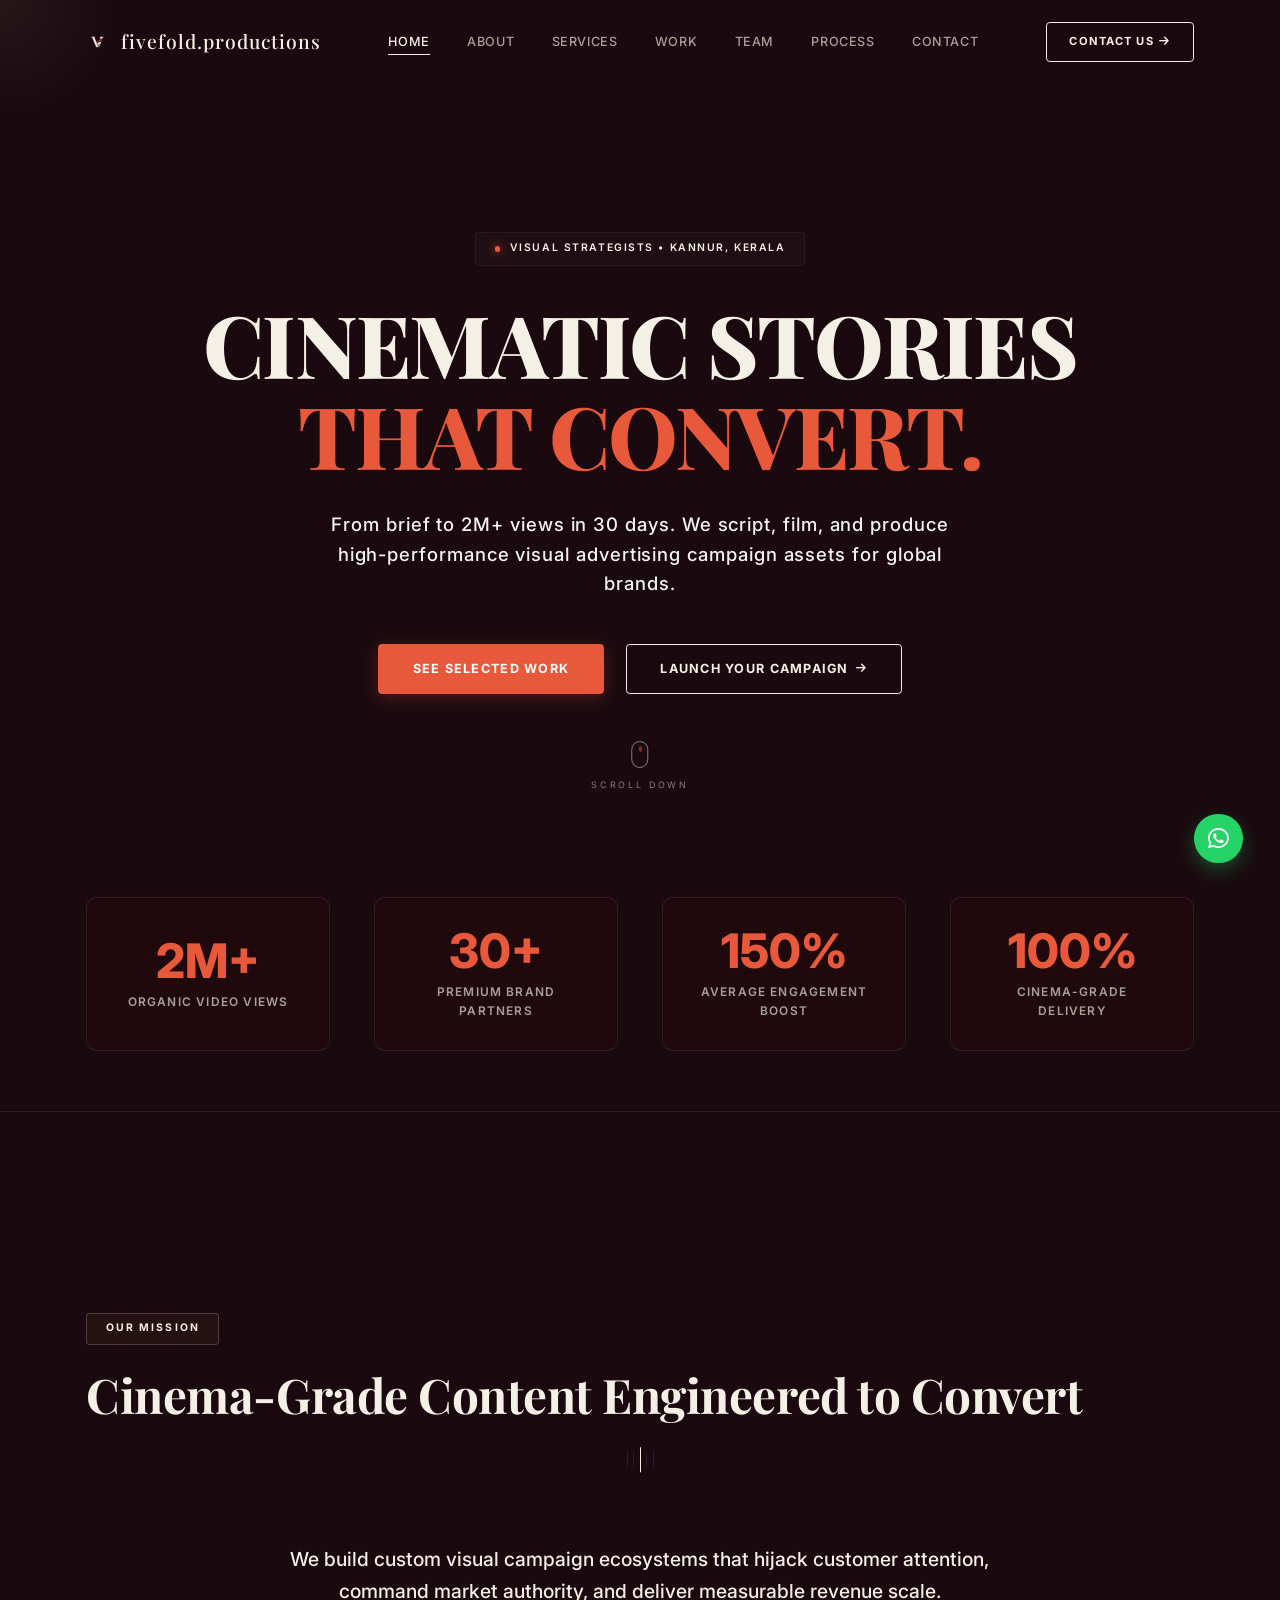
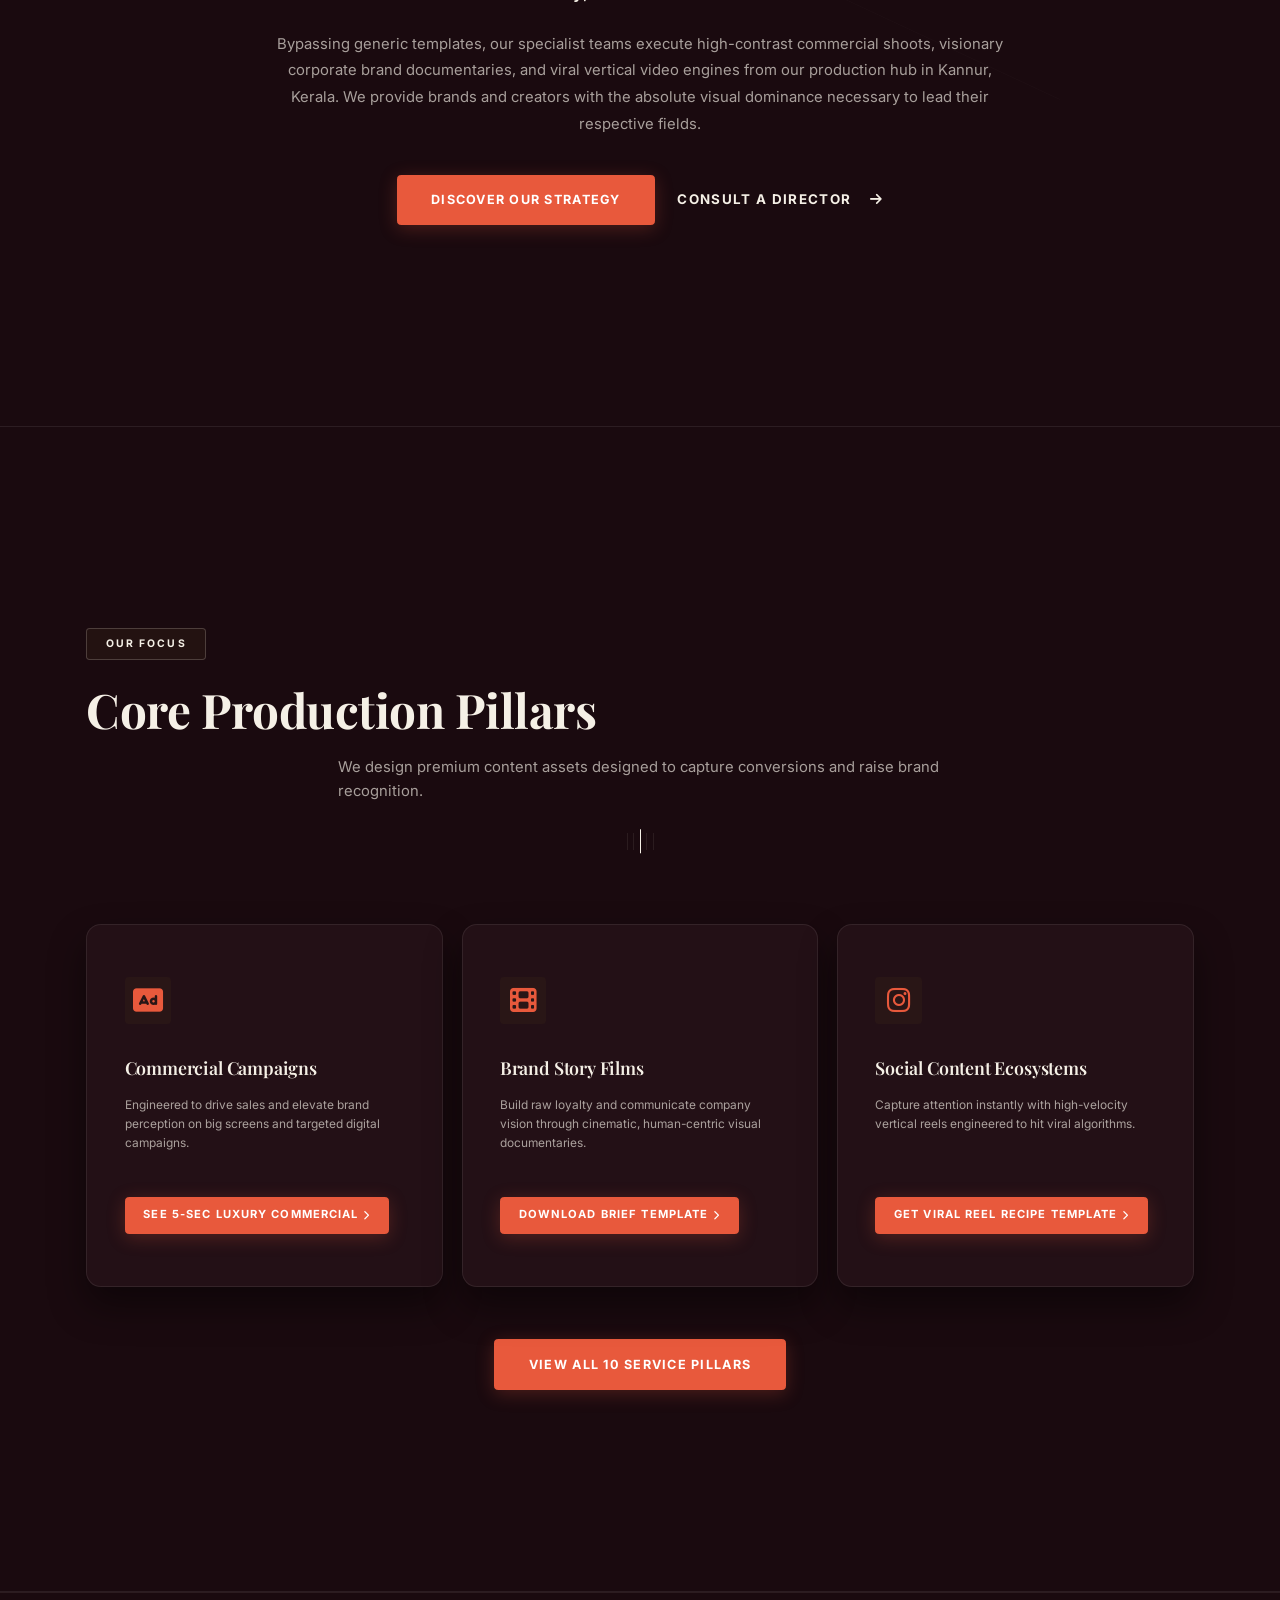
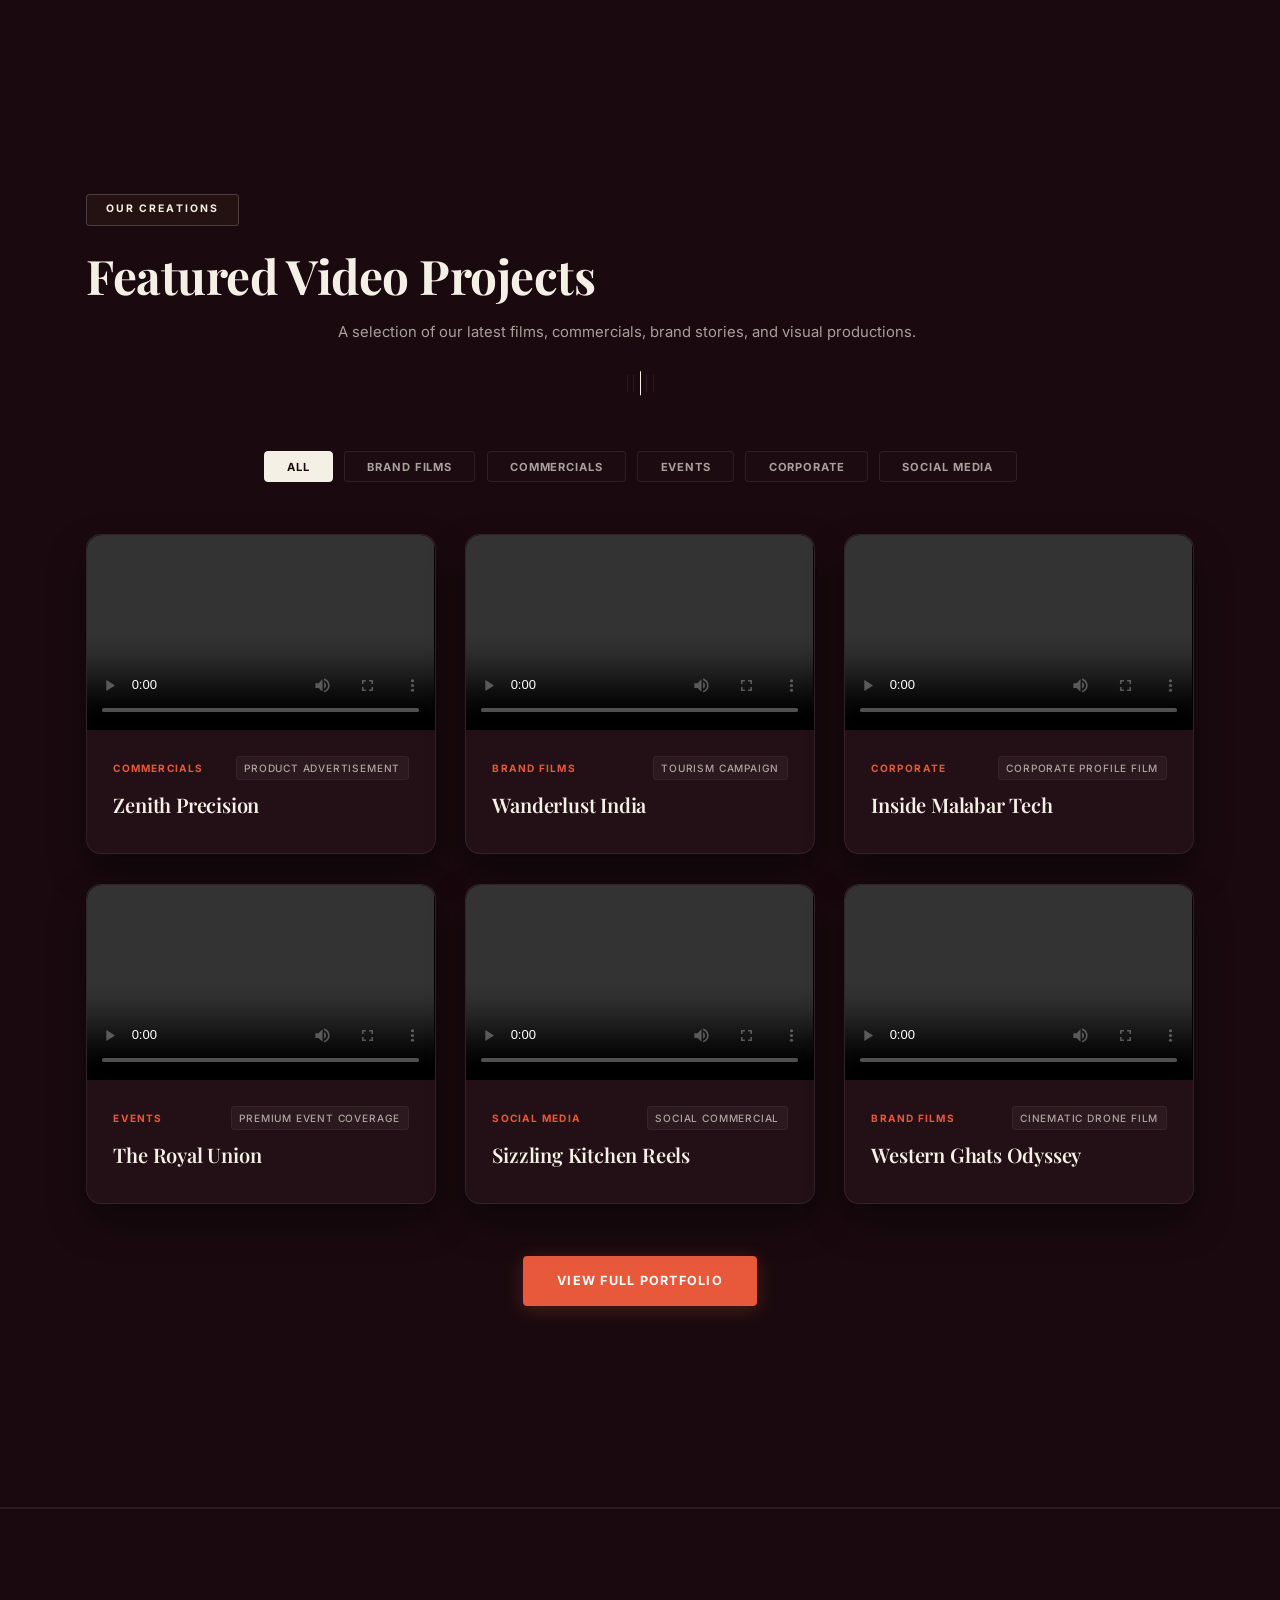
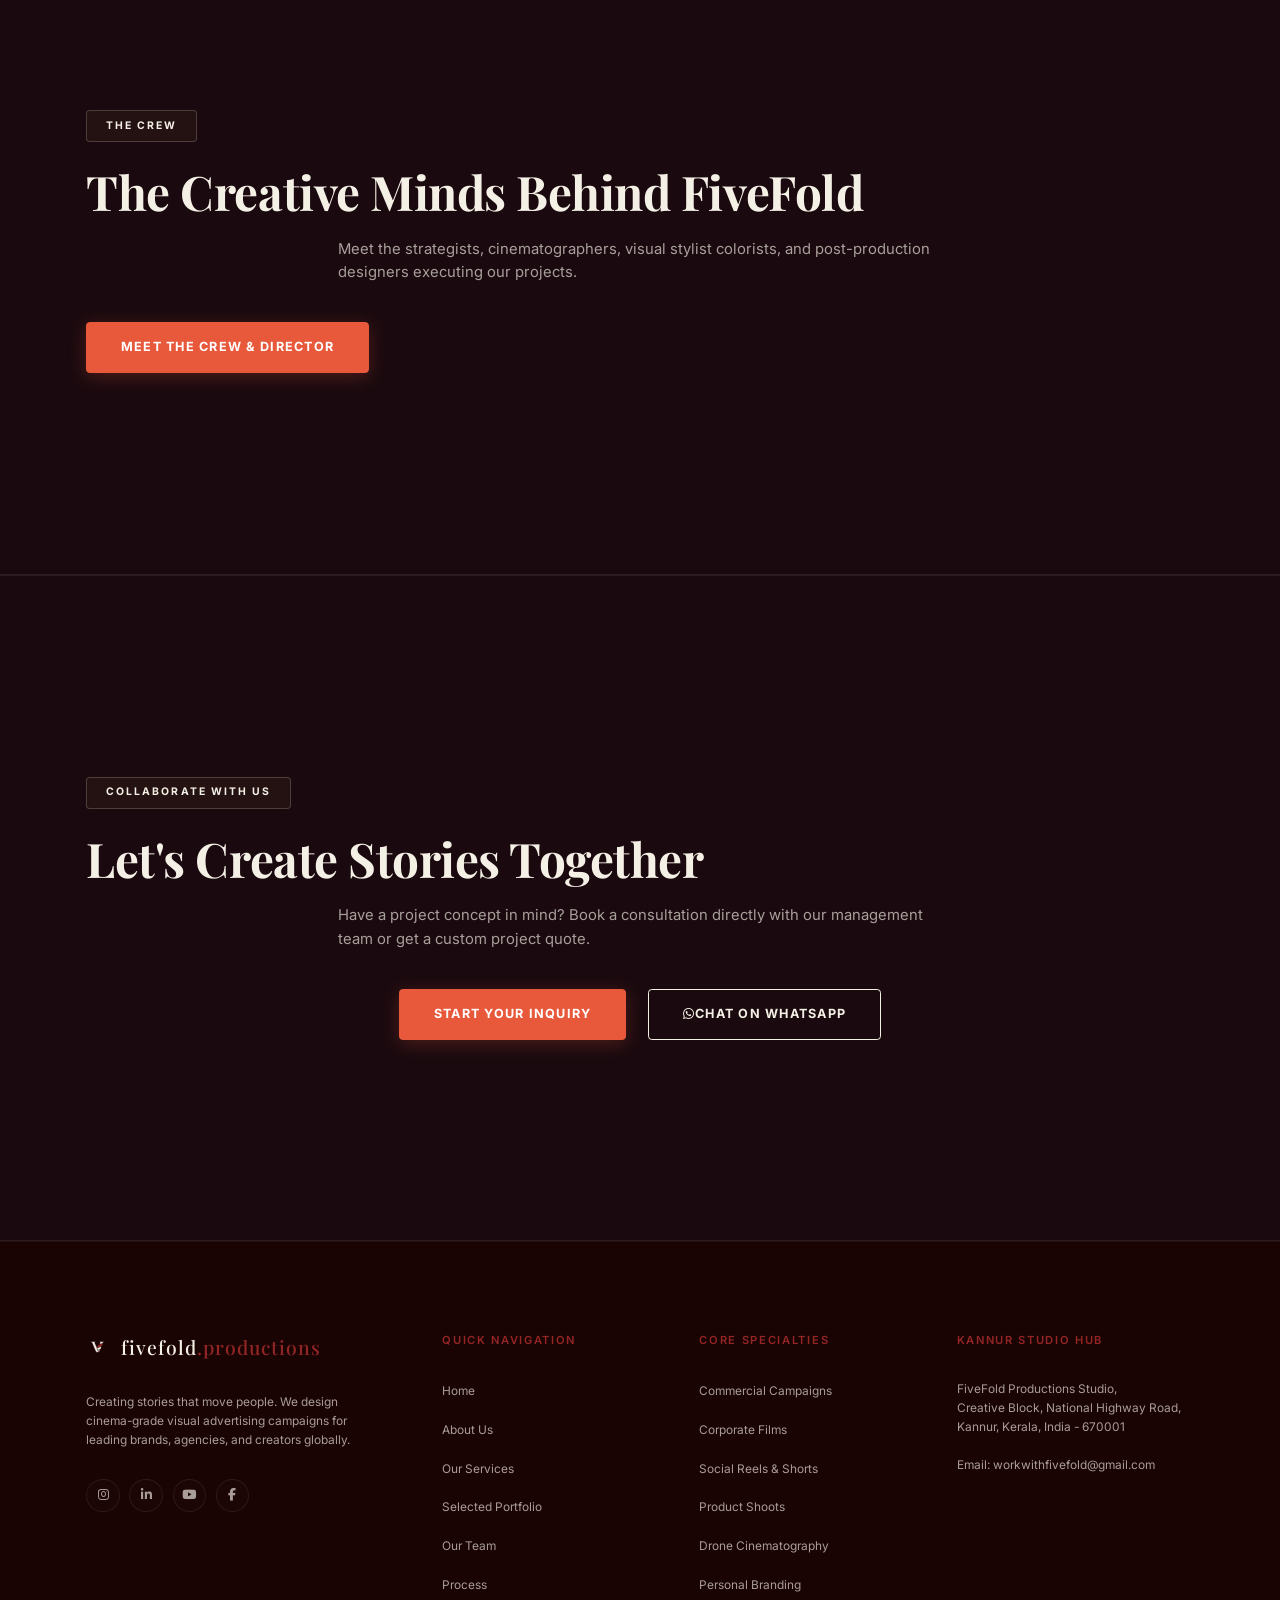
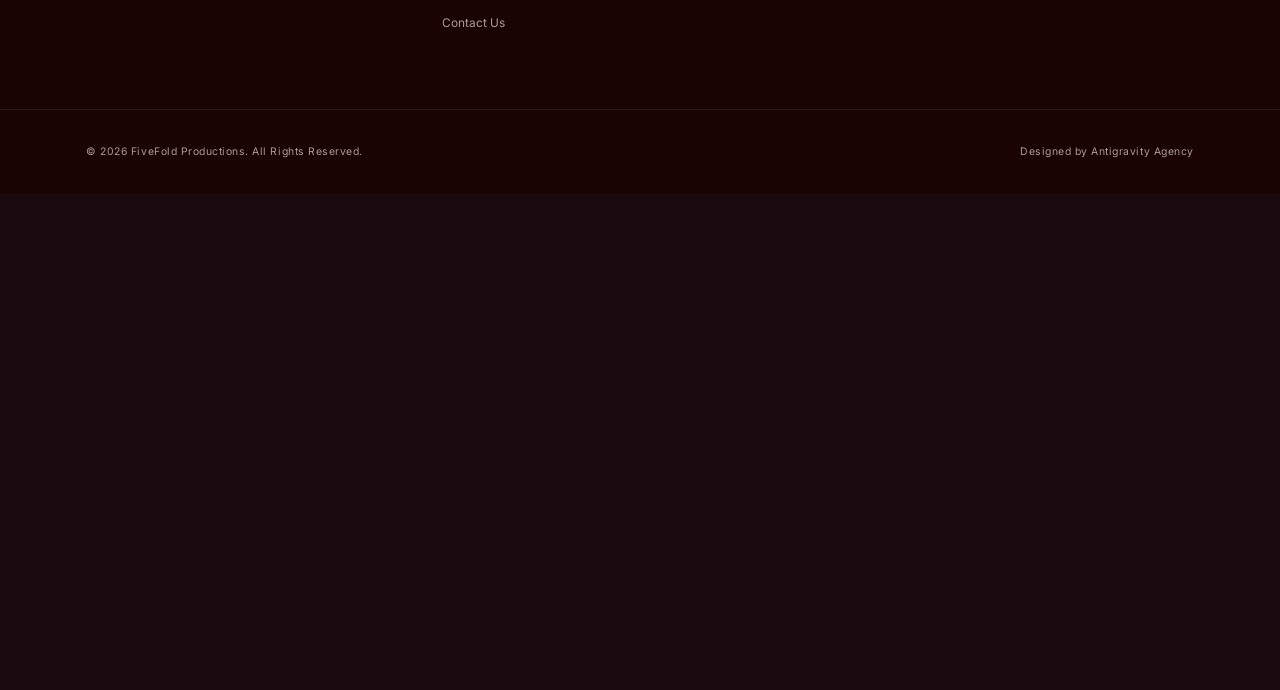
==== commit db0385a9: "style: change social content ecosystem logo to instagram icon" ====
--- a/index.html
+++ b/index.html
@@ -238,7 +238,7 @@
 
                 <!-- 3. Social Media Reels -->
                 <div class="service-card glass-panel reveal-up">
-                    <div class="service-icon" style="color: var(--accent);"><i class="fab fa-tiktok"></i></div>
+                    <div class="service-icon" style="color: var(--accent);"><i class="fab fa-instagram"></i></div>
                     <h3 class="service-title">Social Content Ecosystems</h3>
                     <p class="service-desc">Capture attention instantly with high-velocity vertical reels engineered to hit viral algorithms.</p>
                     <a href="services/#social" class="btn btn-primary" style="margin-top: 1rem; font-size: 0.75rem; padding: 0.6rem 1.2rem; background: var(--accent); border-color: var(--accent);">Get viral Reel recipe template <i class="fas fa-chevron-right" style="font-size: 0.65rem; margin-left: 5px;"></i></a>
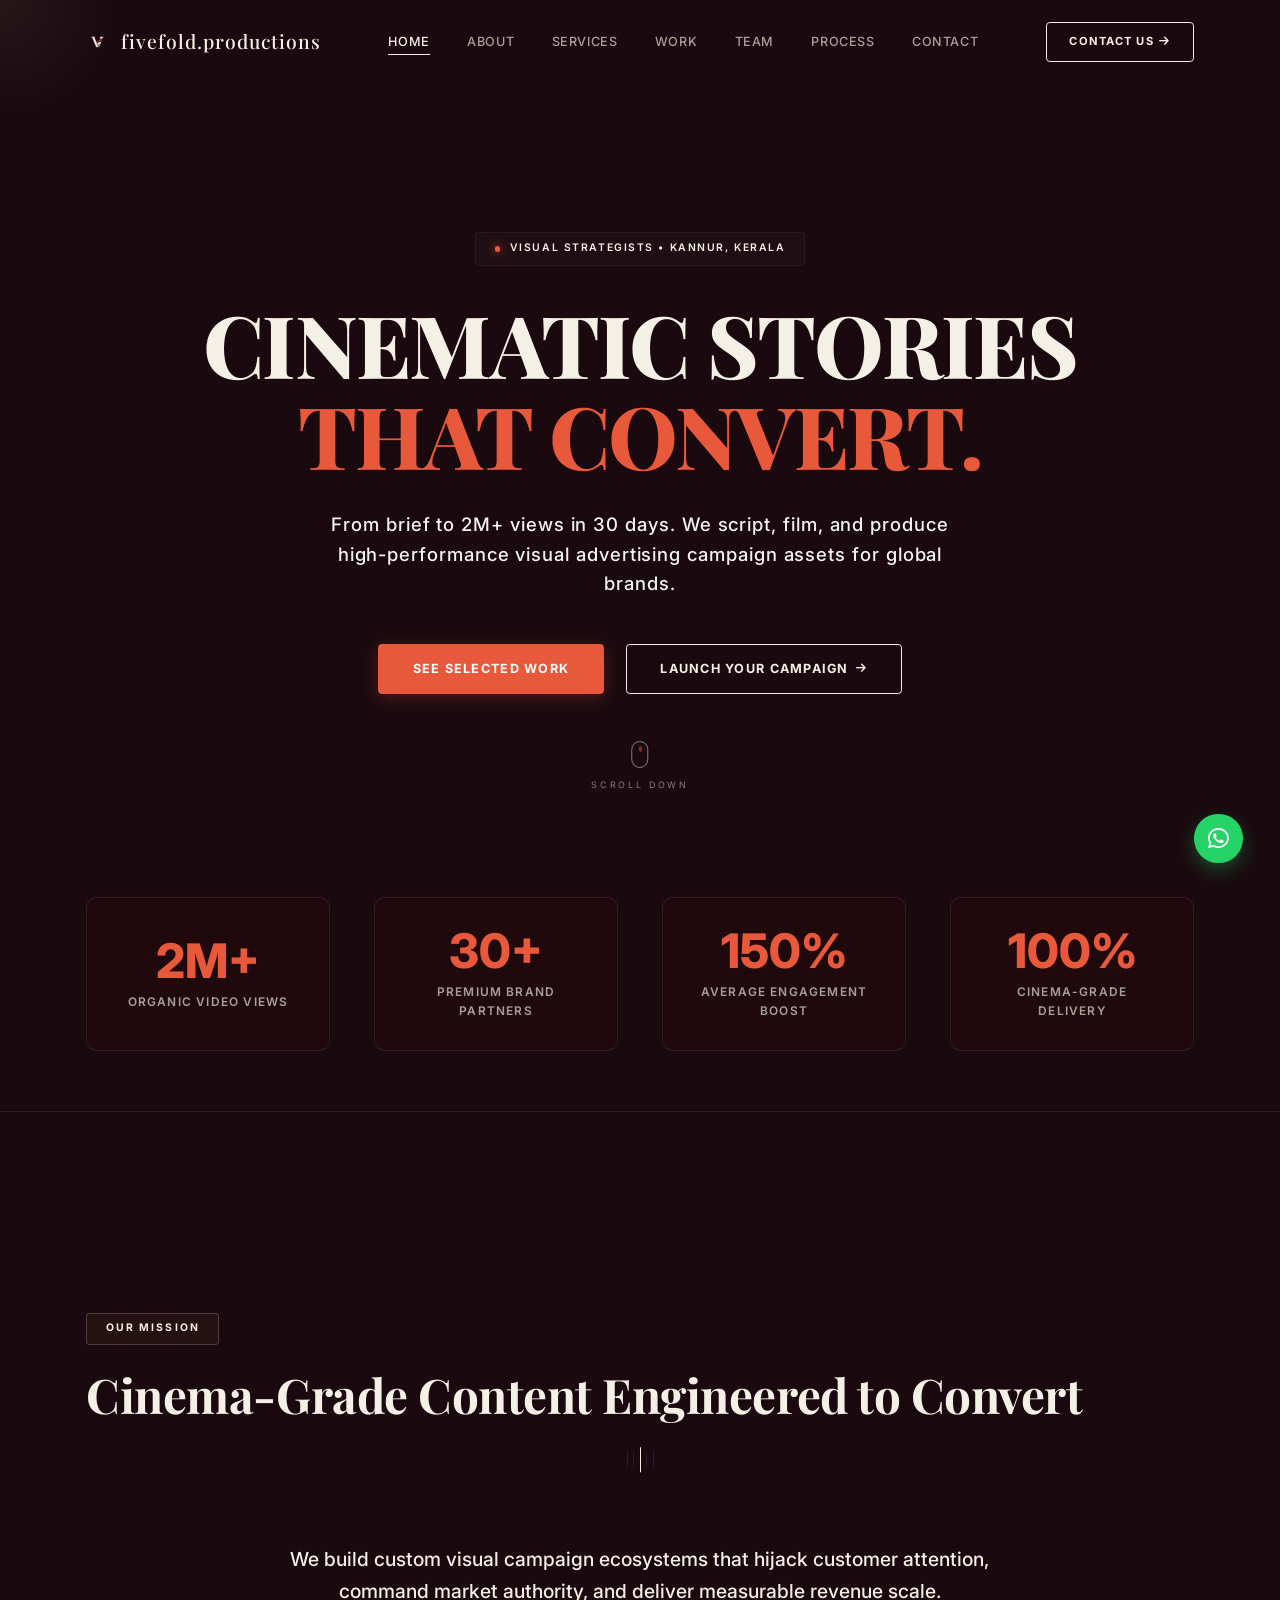
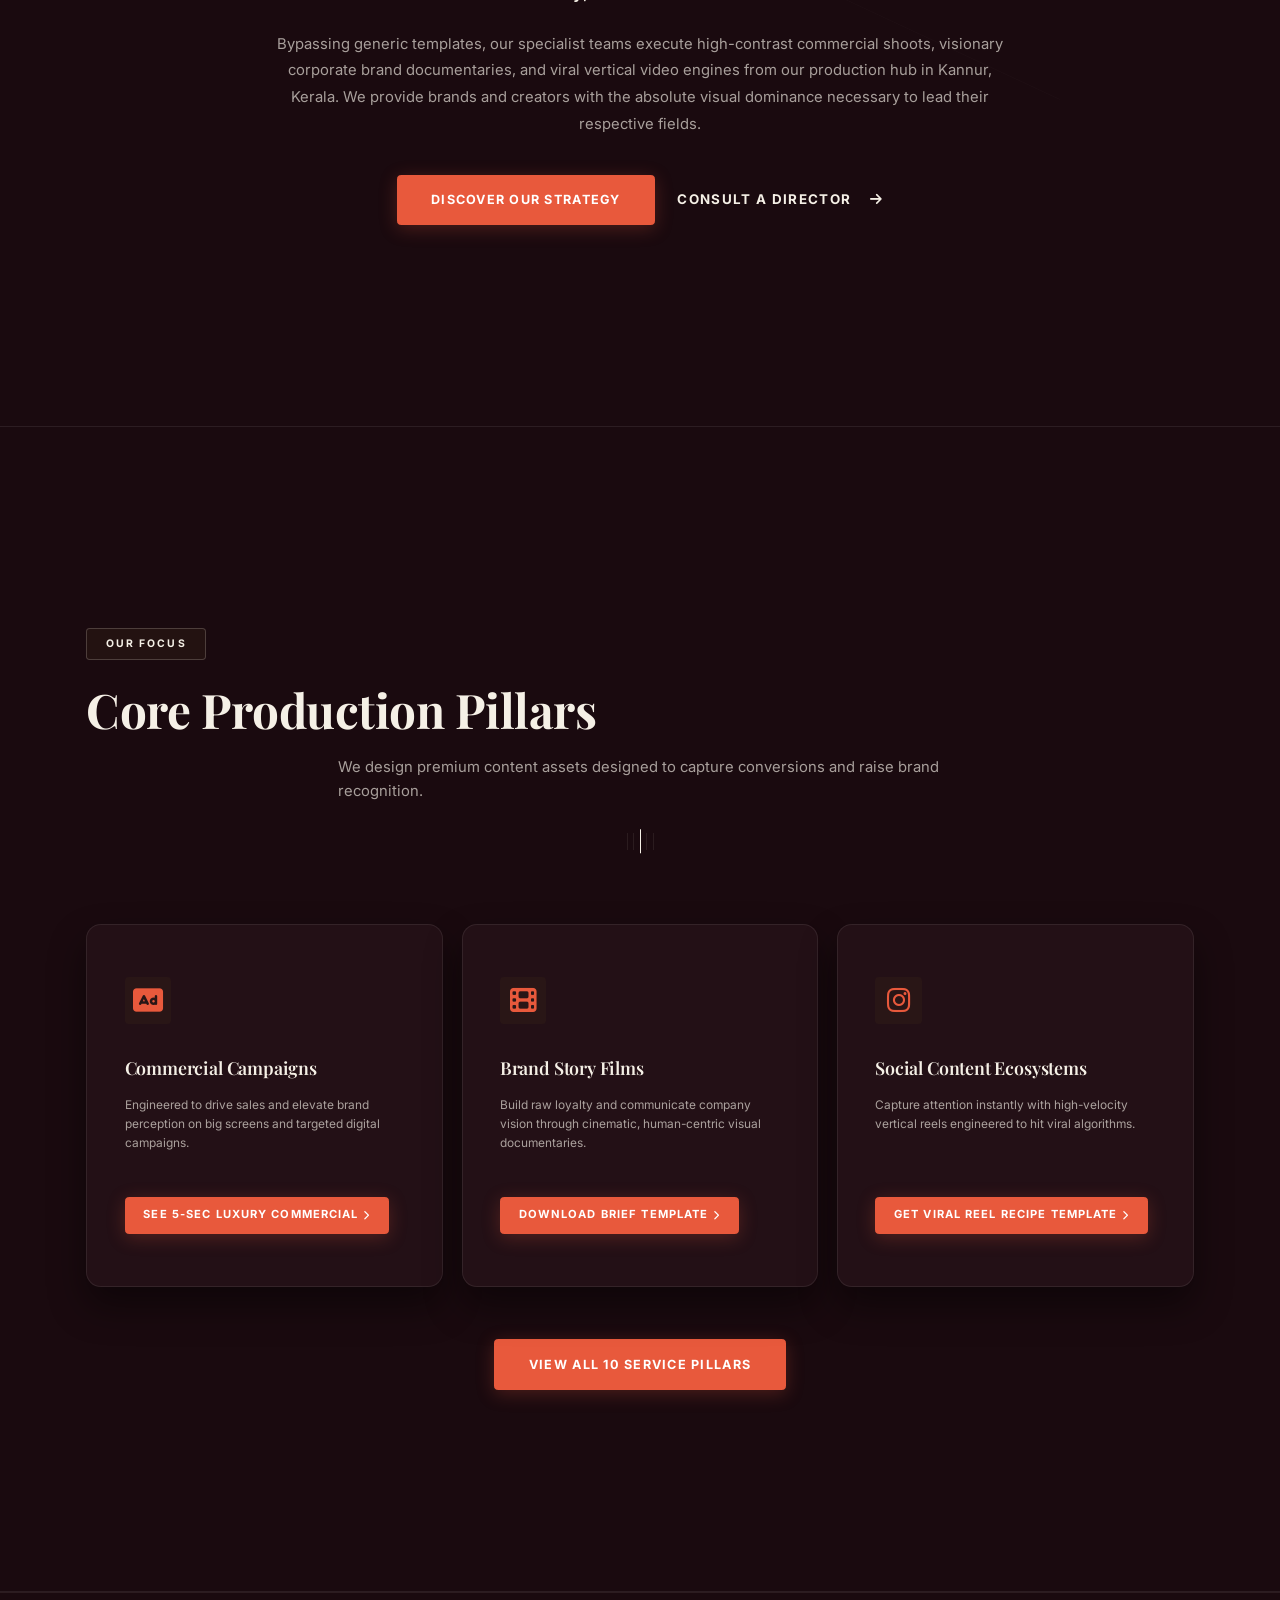
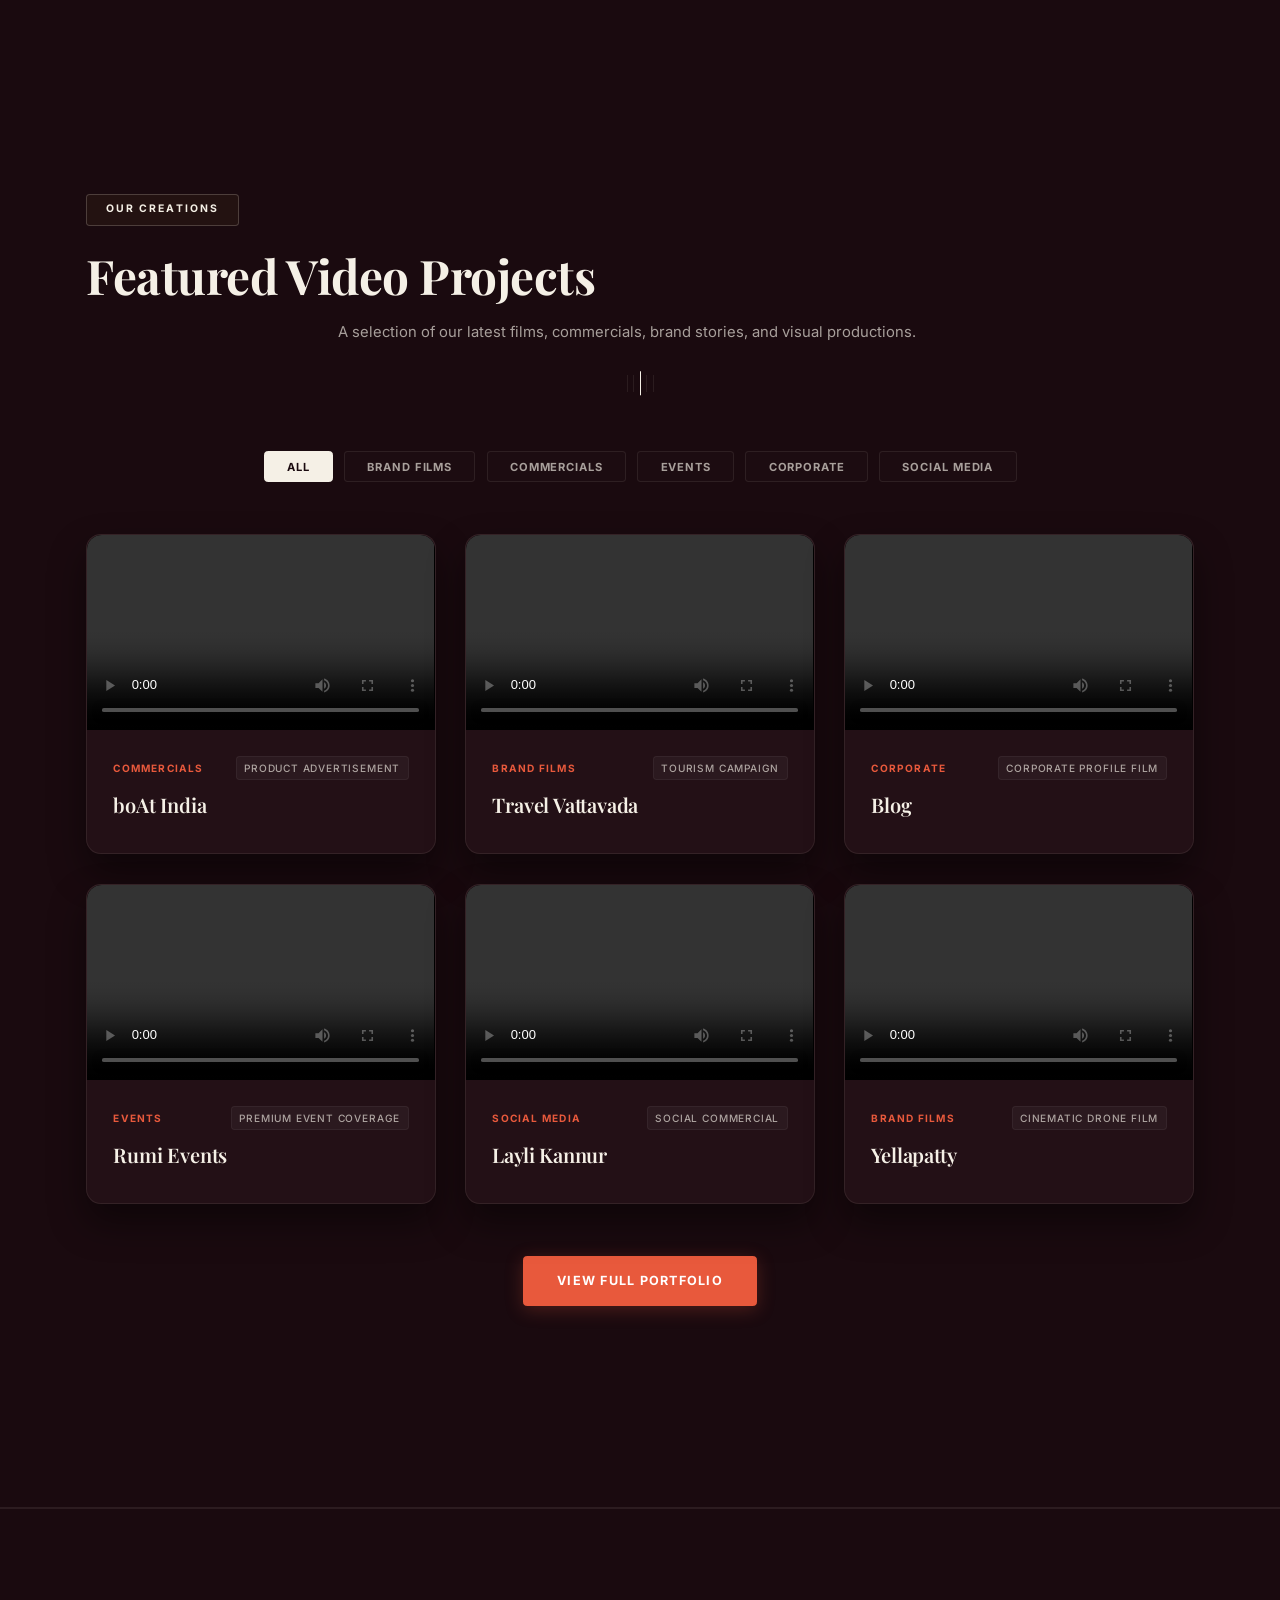
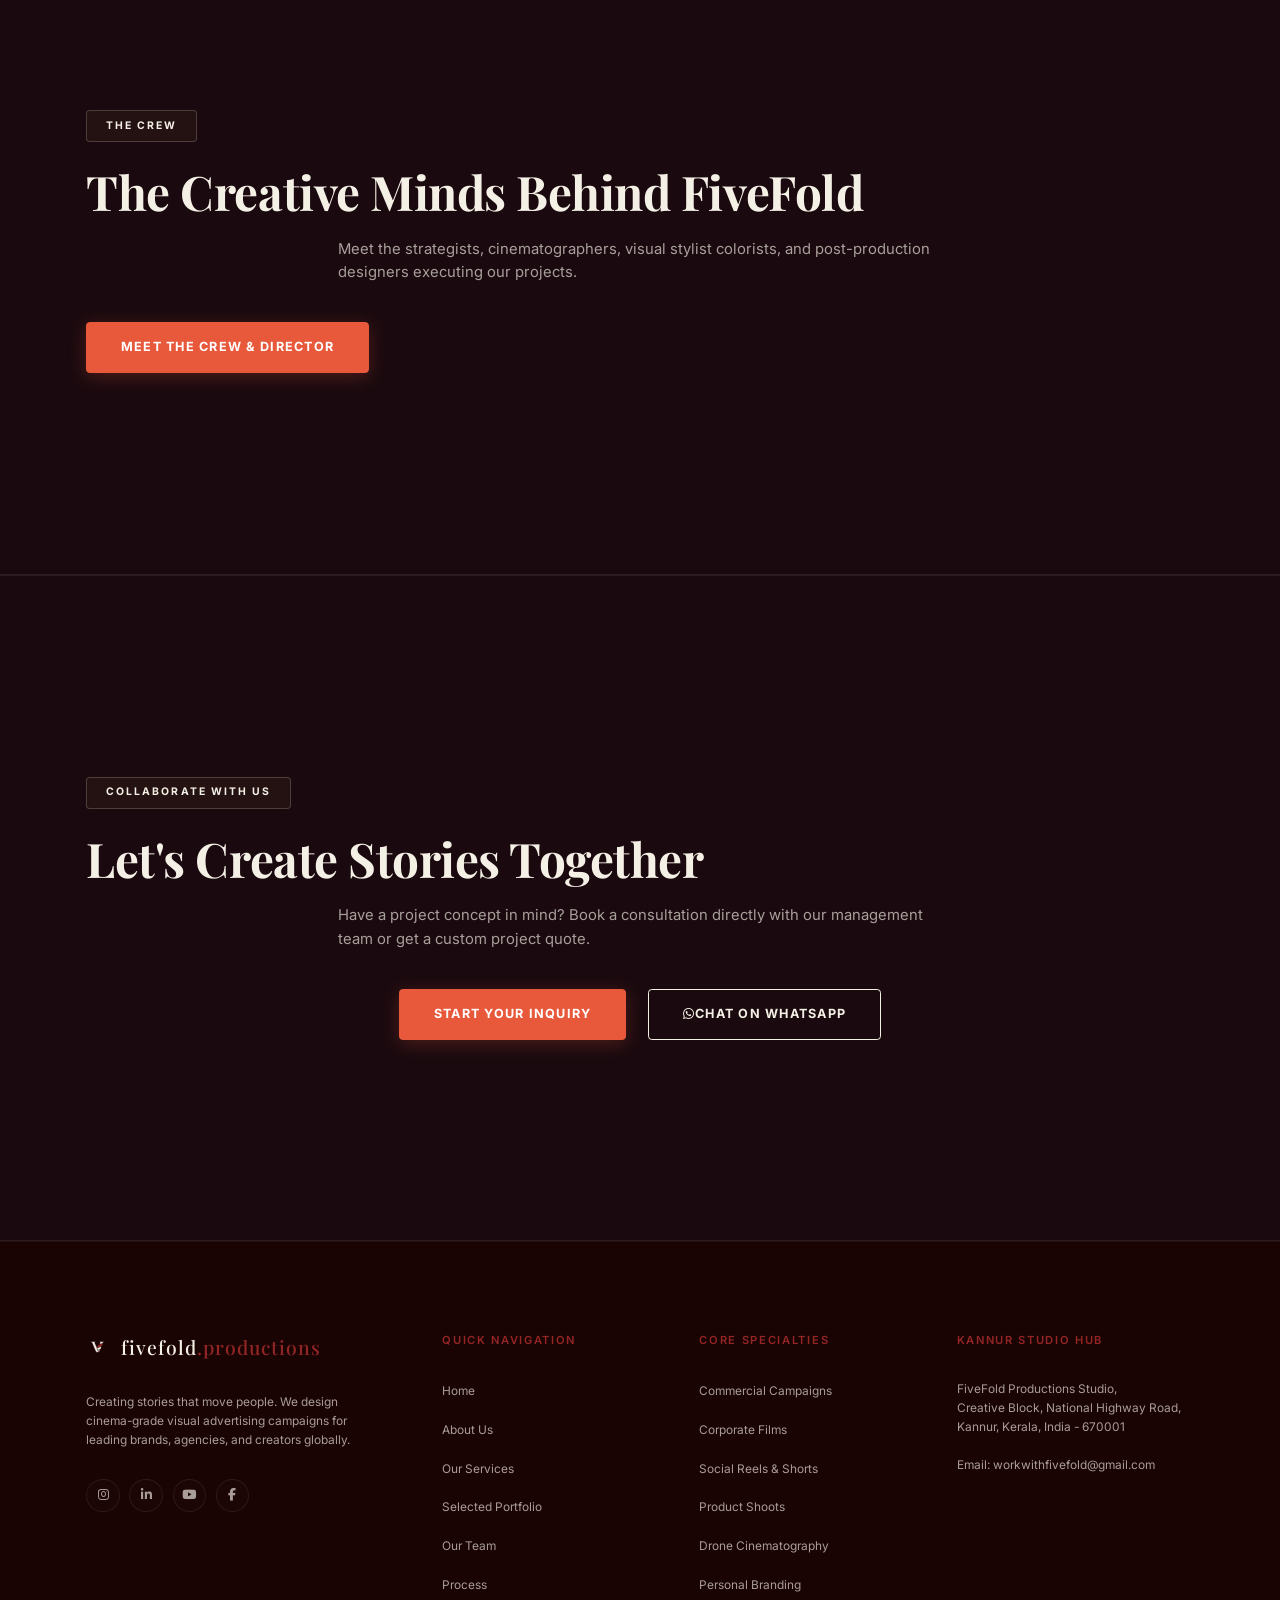
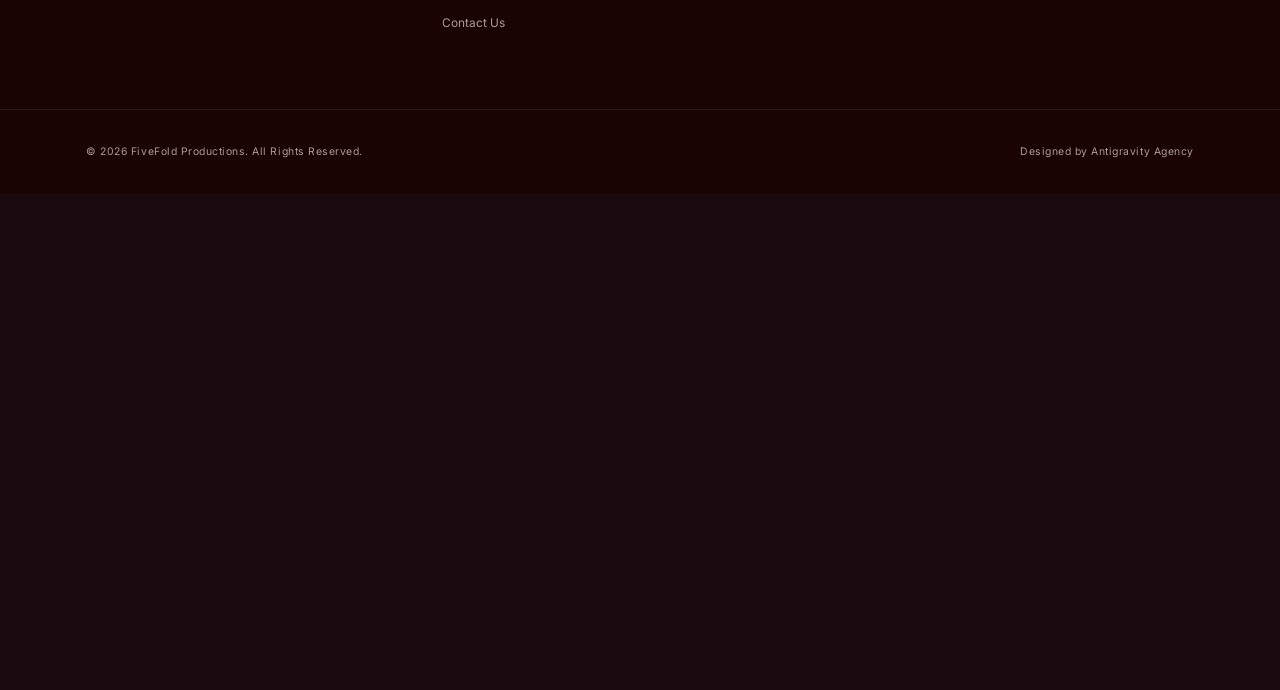
==== commit af1b4acf: "style: rename video project titles and case study titles" ====
--- a/index.html
+++ b/index.html
@@ -282,7 +282,7 @@
                             <span class="video-category">Commercials</span>
                             <span class="video-prod-type">Product Advertisement</span>
                         </div>
-                        <h3 class="video-title">Zenith Precision</h3>
+                        <h3 class="video-title">boAt India</h3>
                     </div>
                 </div>
 
@@ -296,7 +296,7 @@
                             <span class="video-category">Brand Films</span>
                             <span class="video-prod-type">Tourism Campaign</span>
                         </div>
-                        <h3 class="video-title">Wanderlust India</h3>
+                        <h3 class="video-title">Travel Vattavada</h3>
                     </div>
                 </div>
 
@@ -310,7 +310,7 @@
                             <span class="video-category">Corporate</span>
                             <span class="video-prod-type">Corporate Profile Film</span>
                         </div>
-                        <h3 class="video-title">Inside Malabar Tech</h3>
+                        <h3 class="video-title">Blog</h3>
                     </div>
                 </div>
 
@@ -324,7 +324,7 @@
                             <span class="video-category">Events</span>
                             <span class="video-prod-type">Premium Event Coverage</span>
                         </div>
-                        <h3 class="video-title">The Royal Union</h3>
+                        <h3 class="video-title">Rumi Events</h3>
                     </div>
                 </div>
 
@@ -338,7 +338,7 @@
                             <span class="video-category">Social Media</span>
                             <span class="video-prod-type">Social Commercial</span>
                         </div>
-                        <h3 class="video-title">Sizzling Kitchen Reels</h3>
+                        <h3 class="video-title">Layli Kannur</h3>
                     </div>
                 </div>
 
@@ -352,7 +352,7 @@
                             <span class="video-category">Brand Films</span>
                             <span class="video-prod-type">Cinematic Drone Film</span>
                         </div>
-                        <h3 class="video-title">Western Ghats Odyssey</h3>
+                        <h3 class="video-title">Yellapatty</h3>
                     </div>
                 </div>
             </div>
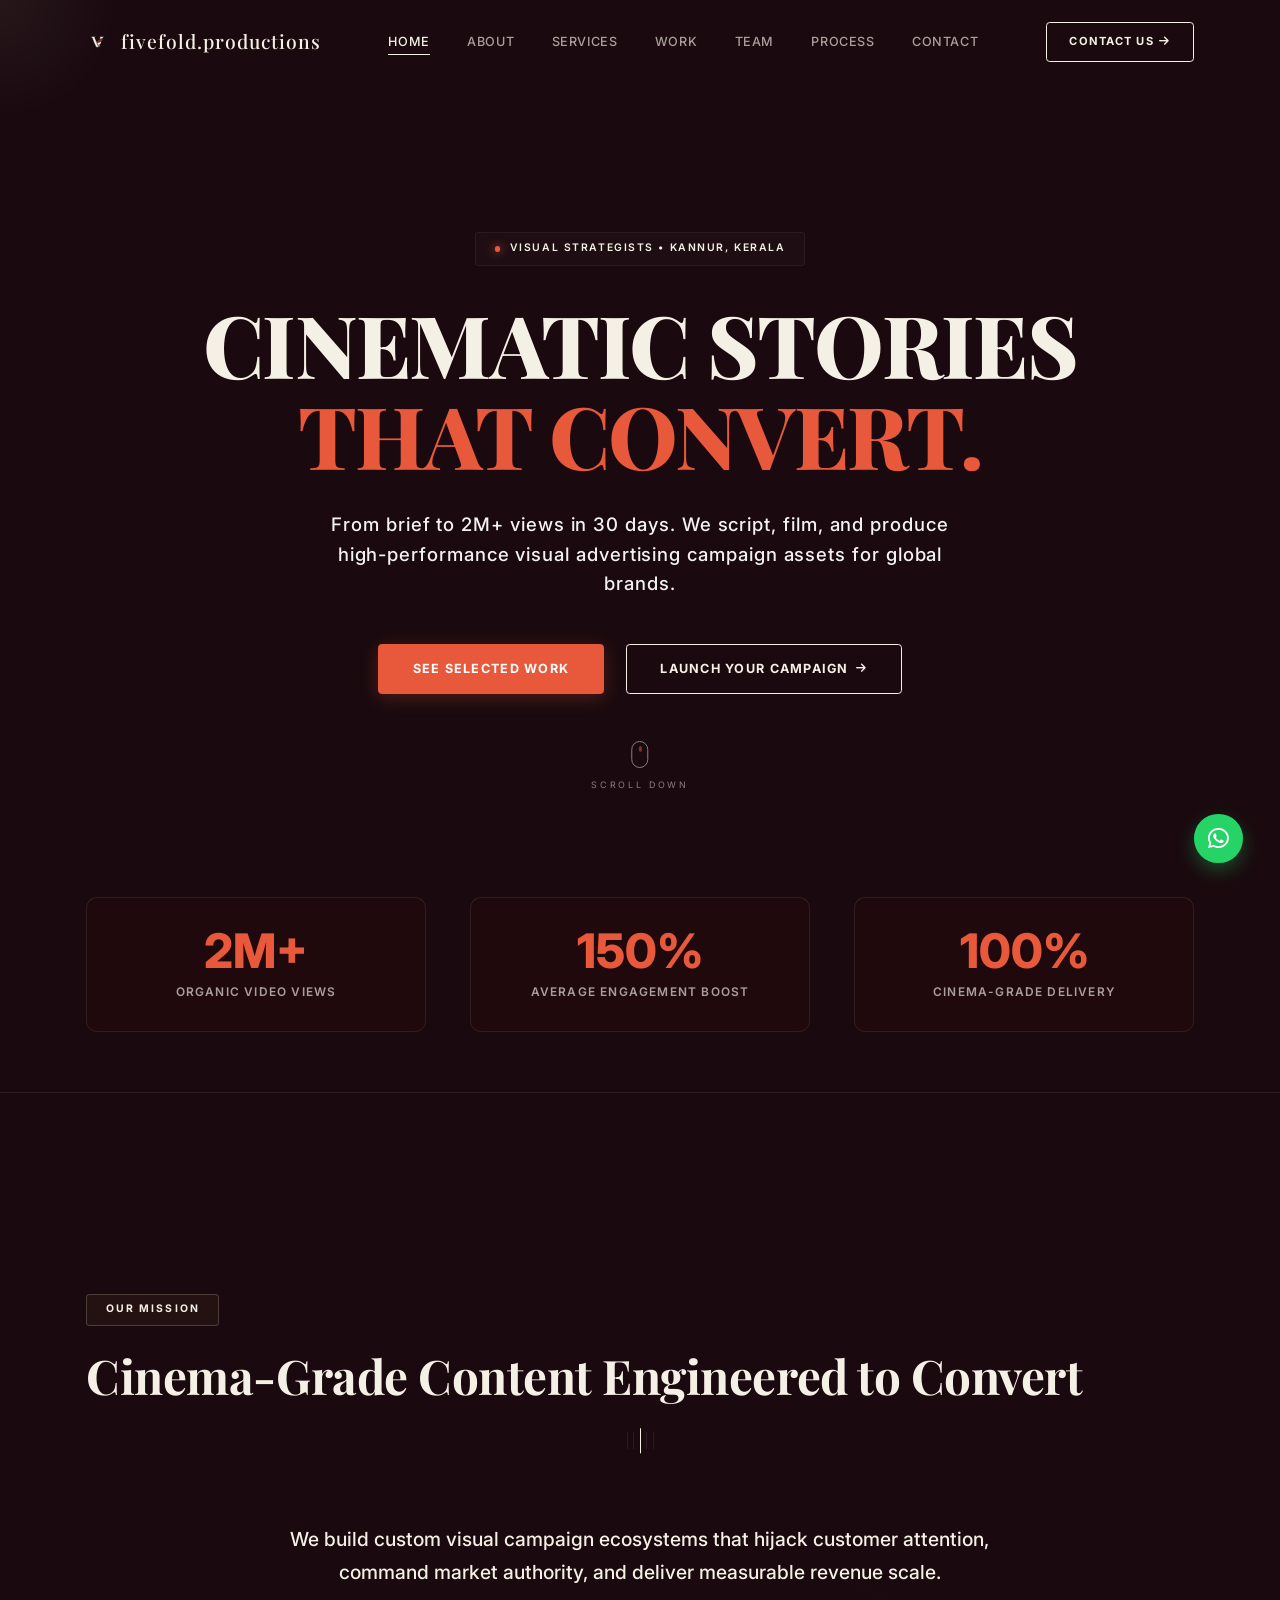
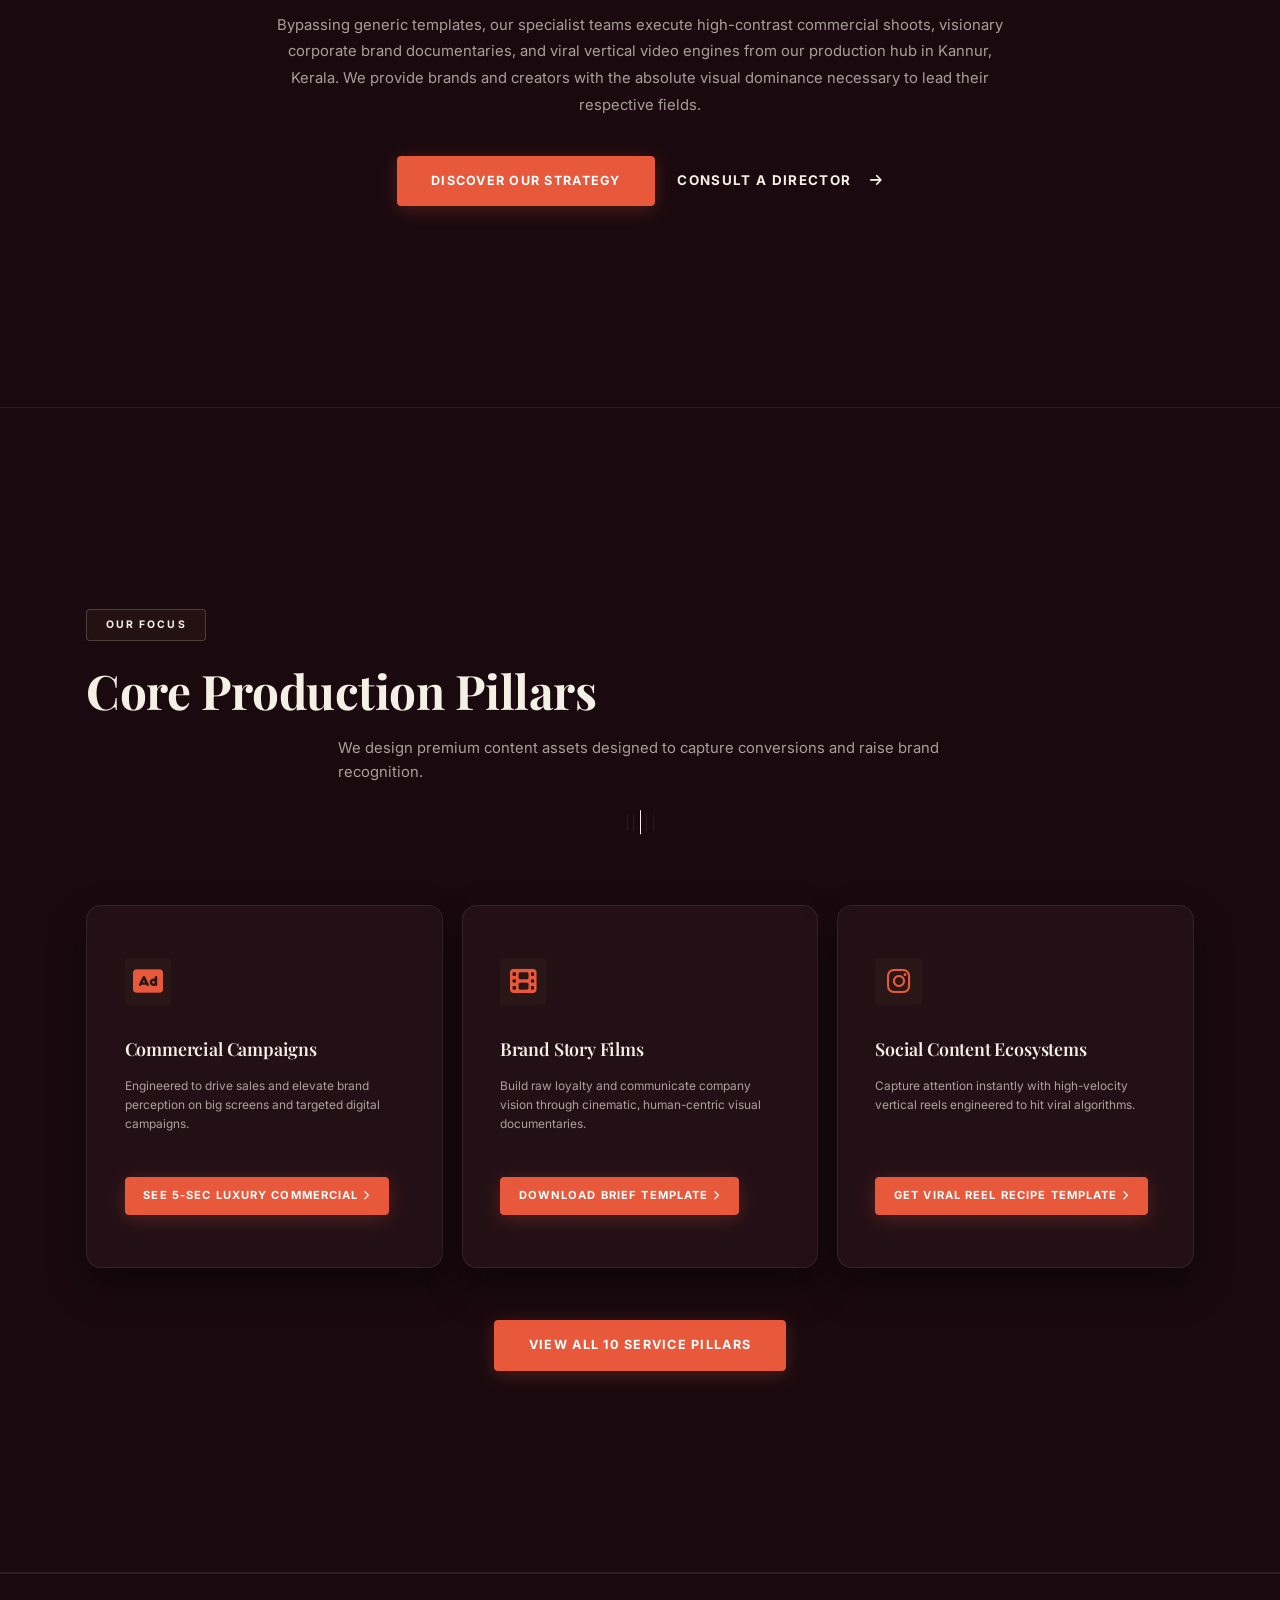
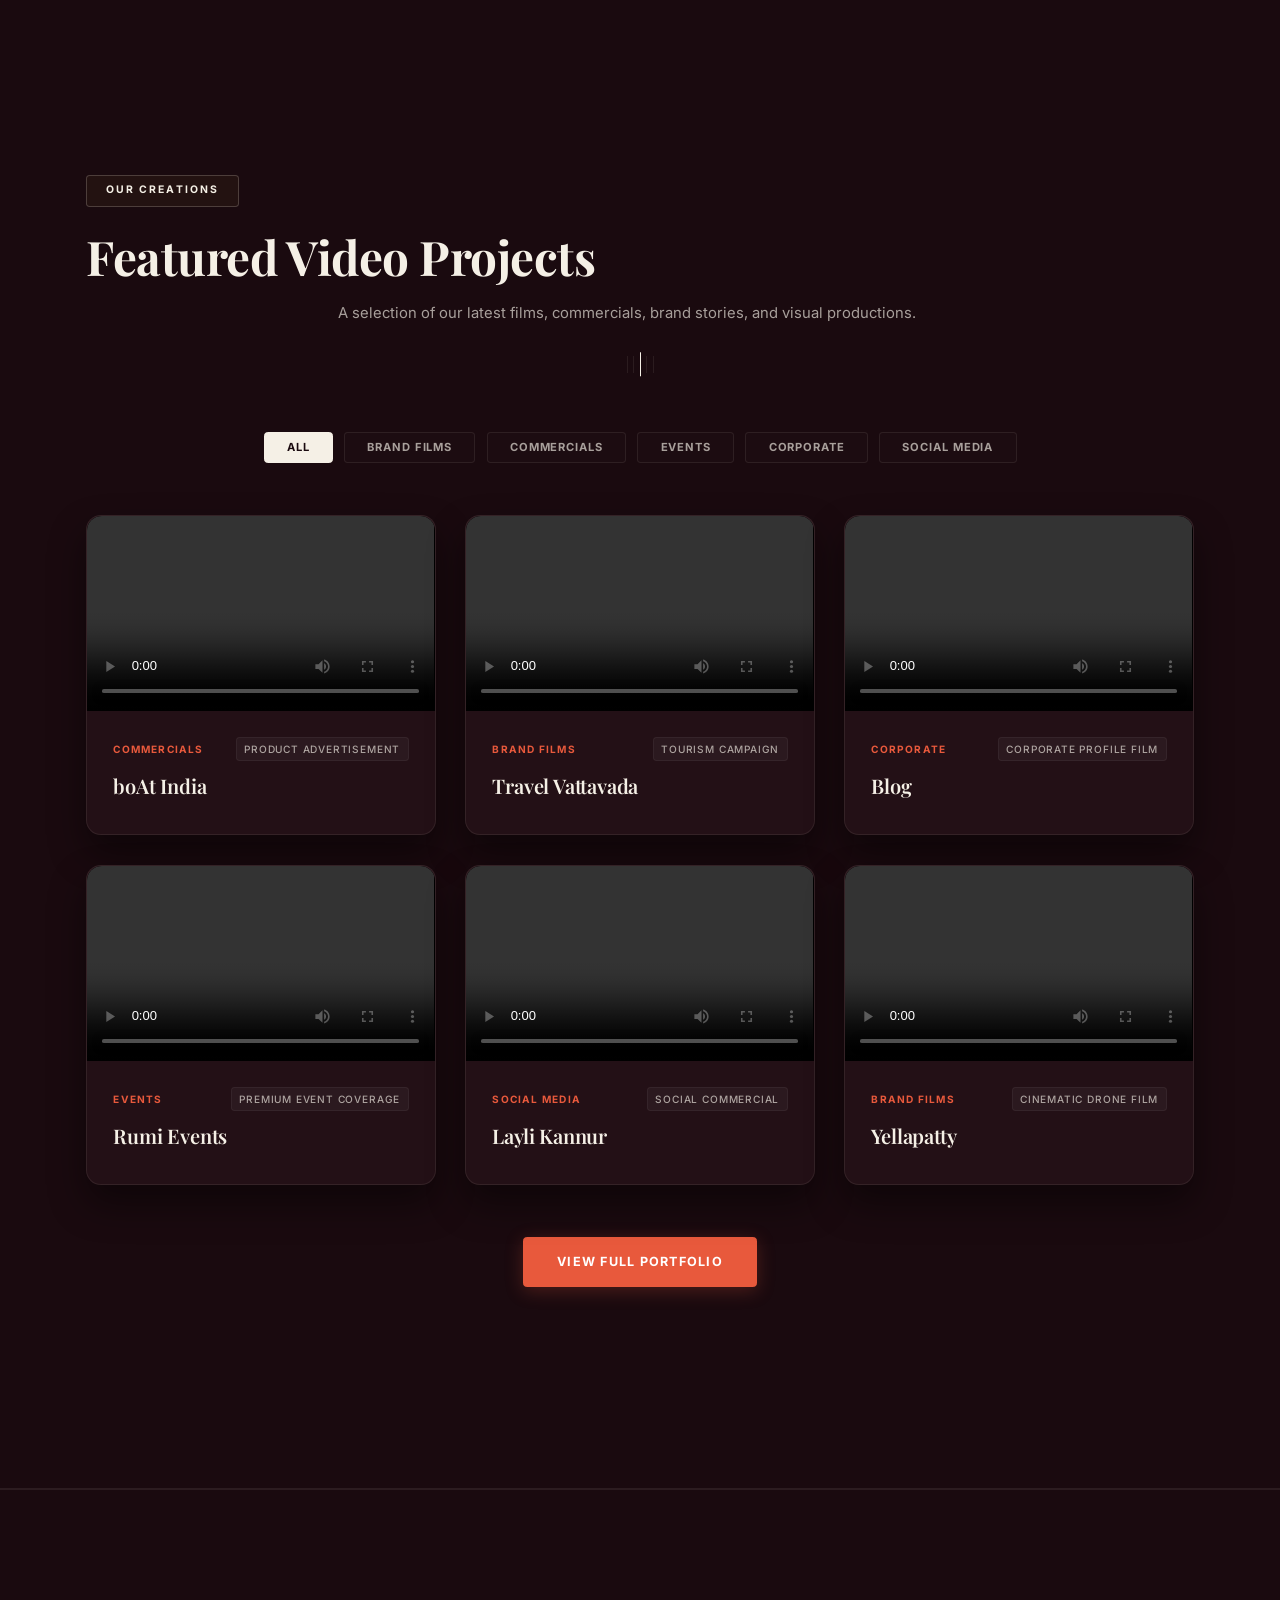
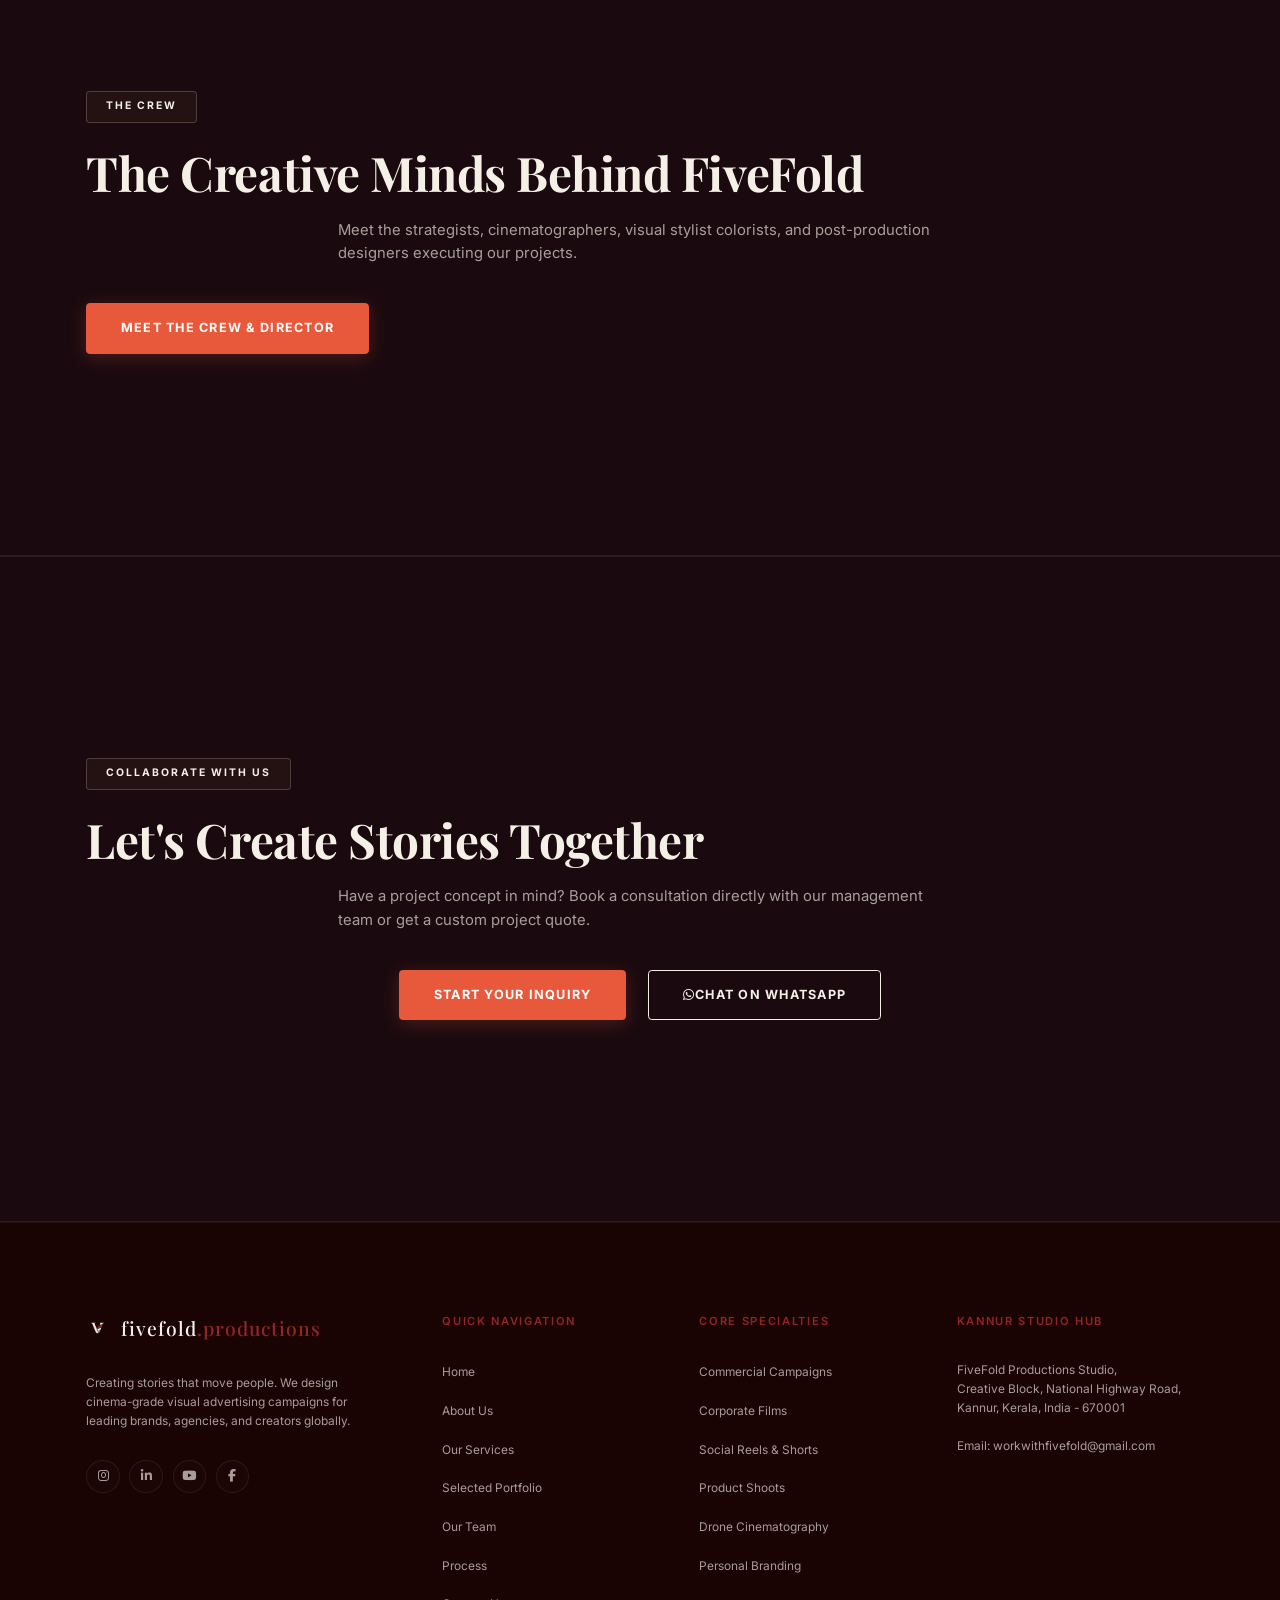
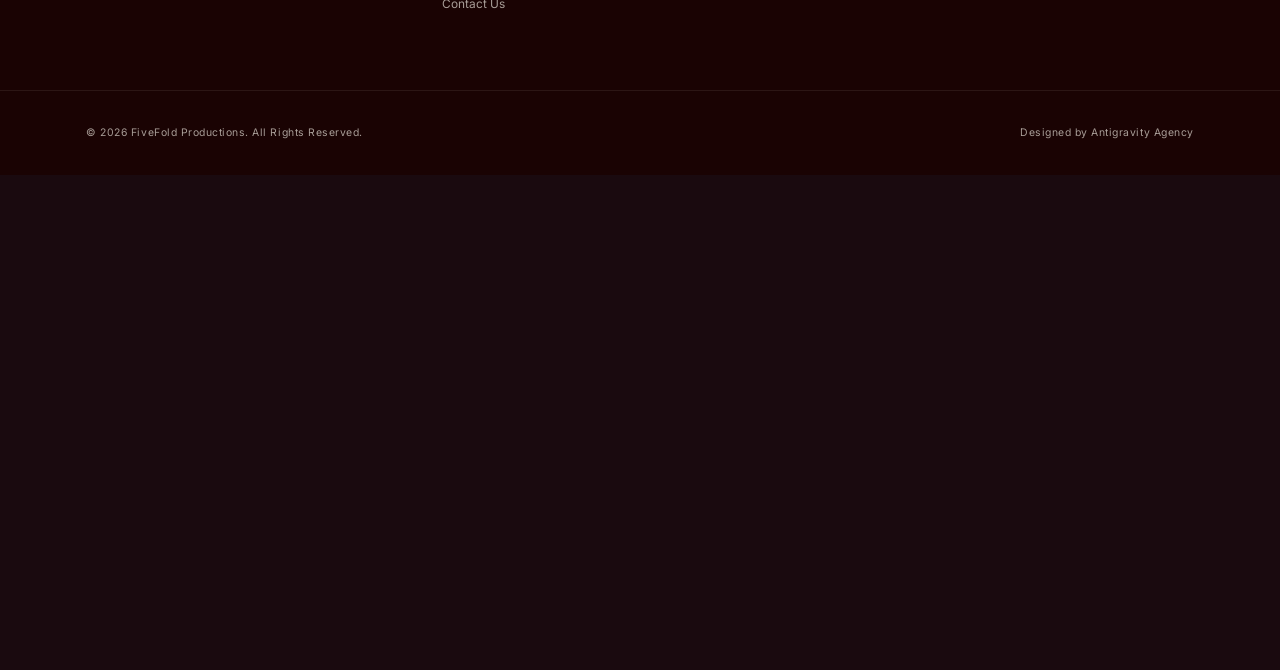
==== commit 325a1585: "Remove Performance Metrics section and 30+ Brand Partners stat card" ====
--- a/index.html
+++ b/index.html
@@ -74,7 +74,7 @@
         "closes": "18:00"
       },
       "sameAs": [
-        "https://instagram.com/fivefoldproductions",
+        "https://www.instagram.com/fivefold.productions?igsh=cWE1bmh5YTdyMDZ0",
         "https://linkedin.com/company/fivefoldproductions",
         "https://youtube.com/fivefoldproductions",
         "https://facebook.com/fivefoldproductions"
@@ -164,10 +164,7 @@
                     <div class="stat-number">2M+</div>
                     <div class="stat-label">Organic Video Views</div>
                 </div>
-                <div class="stat-card reveal-up">
-                    <div class="stat-number">30+</div>
-                    <div class="stat-label">Premium Brand Partners</div>
-                </div>
+
                 <div class="stat-card reveal-up">
                     <div class="stat-number">150%</div>
                     <div class="stat-label">Average Engagement Boost</div>
@@ -397,7 +394,7 @@
                 <p class="footer-tagline">Creating stories that move people. We design cinema-grade visual advertising
                     campaigns for leading brands, agencies, and creators globally.</p>
                 <div class="footer-socials">
-                    <a href="https://instagram.com/fivefoldproductions" target="_blank" aria-label="Instagram"><i
+                    <a href="https://www.instagram.com/fivefold.productions?igsh=cWE1bmh5YTdyMDZ0" target="_blank" aria-label="Instagram"><i
                             class="fab fa-instagram"></i></a>
                     <a href="https://linkedin.com/company/fivefoldproductions" target="_blank" aria-label="LinkedIn"><i
                             class="fab fa-linkedin-in"></i></a>
--- a/style.css
+++ b/style.css
@@ -2824,14 +2824,6 @@
     letter-spacing: 0.05em;
 }
 
-/* Case Study Layout Responsive overrides */
-@media (max-width: 992px) {
-    .case-study-card {
-        grid-template-columns: 1fr !important;
-        gap: 2rem !important;
-        padding: 1.5rem !important;
-    }
-}
 
 /* Team social overlay on hover */
 .team-social-overlay {
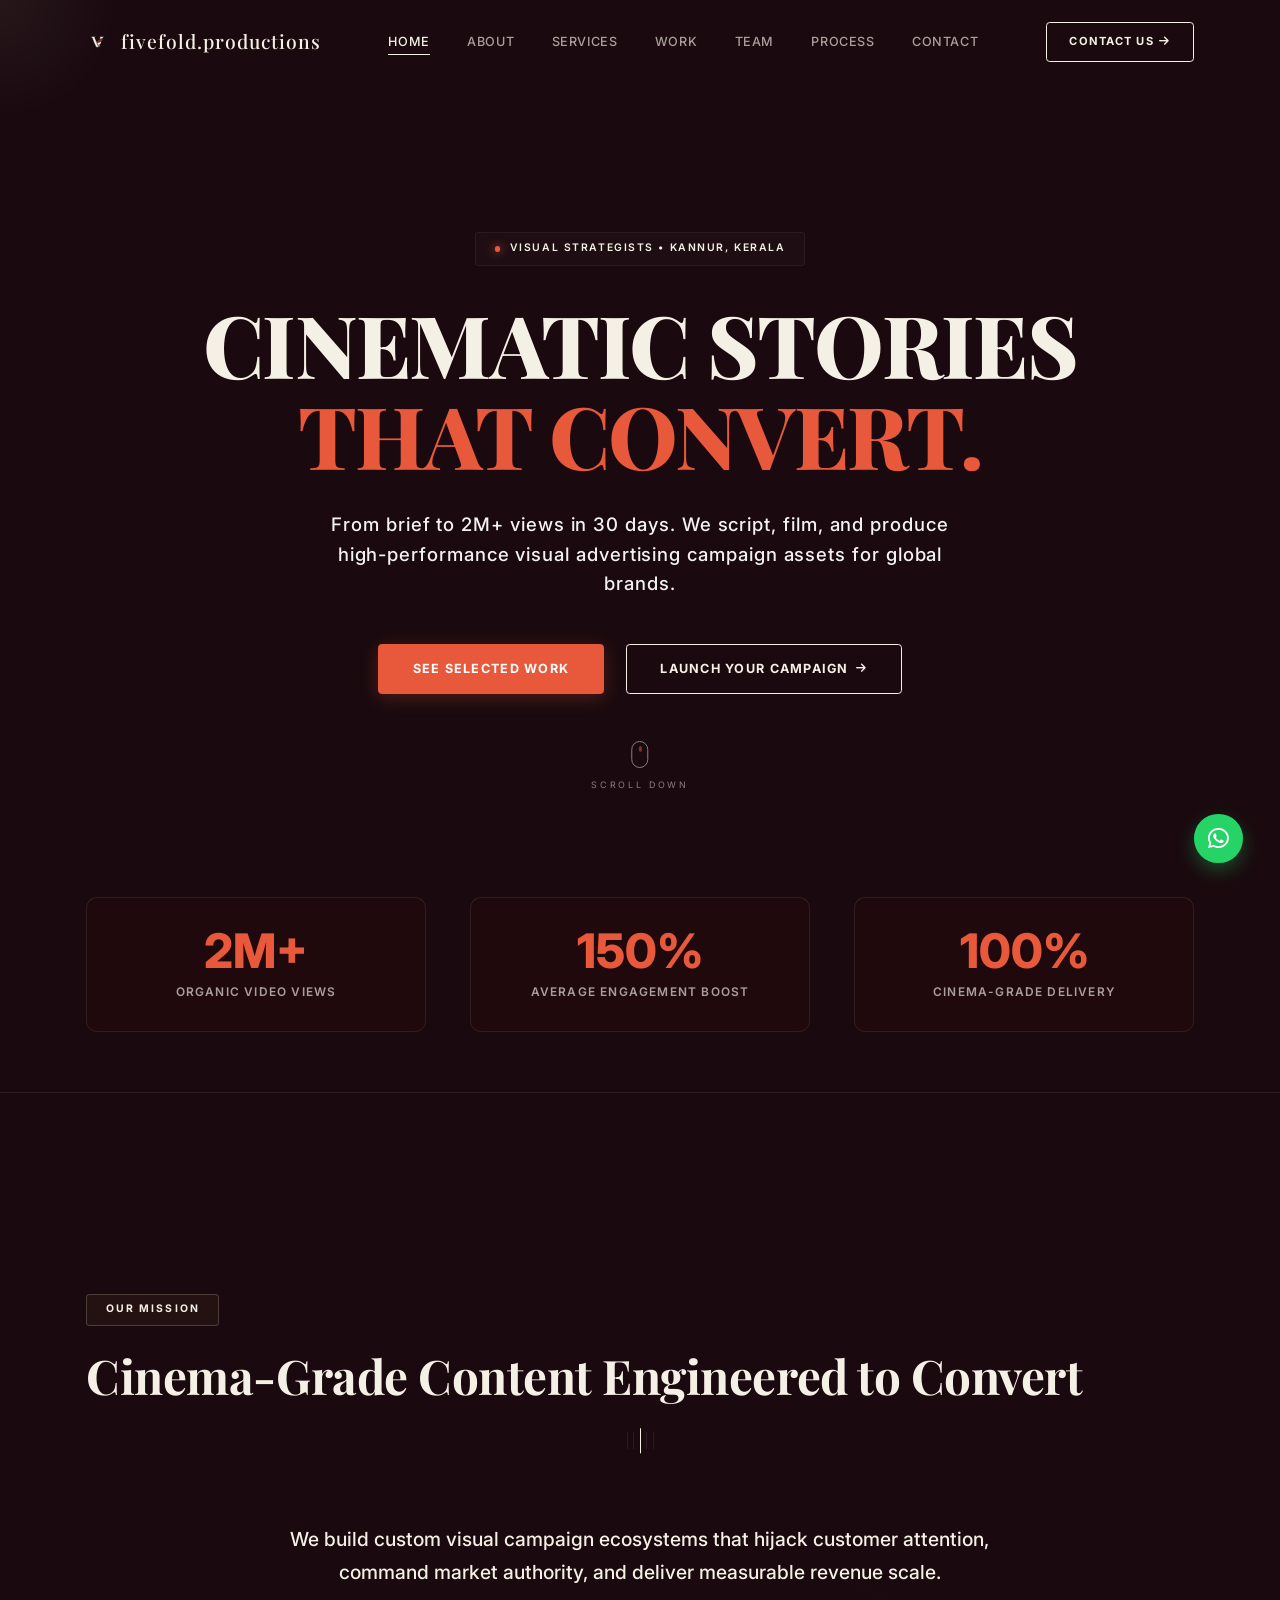
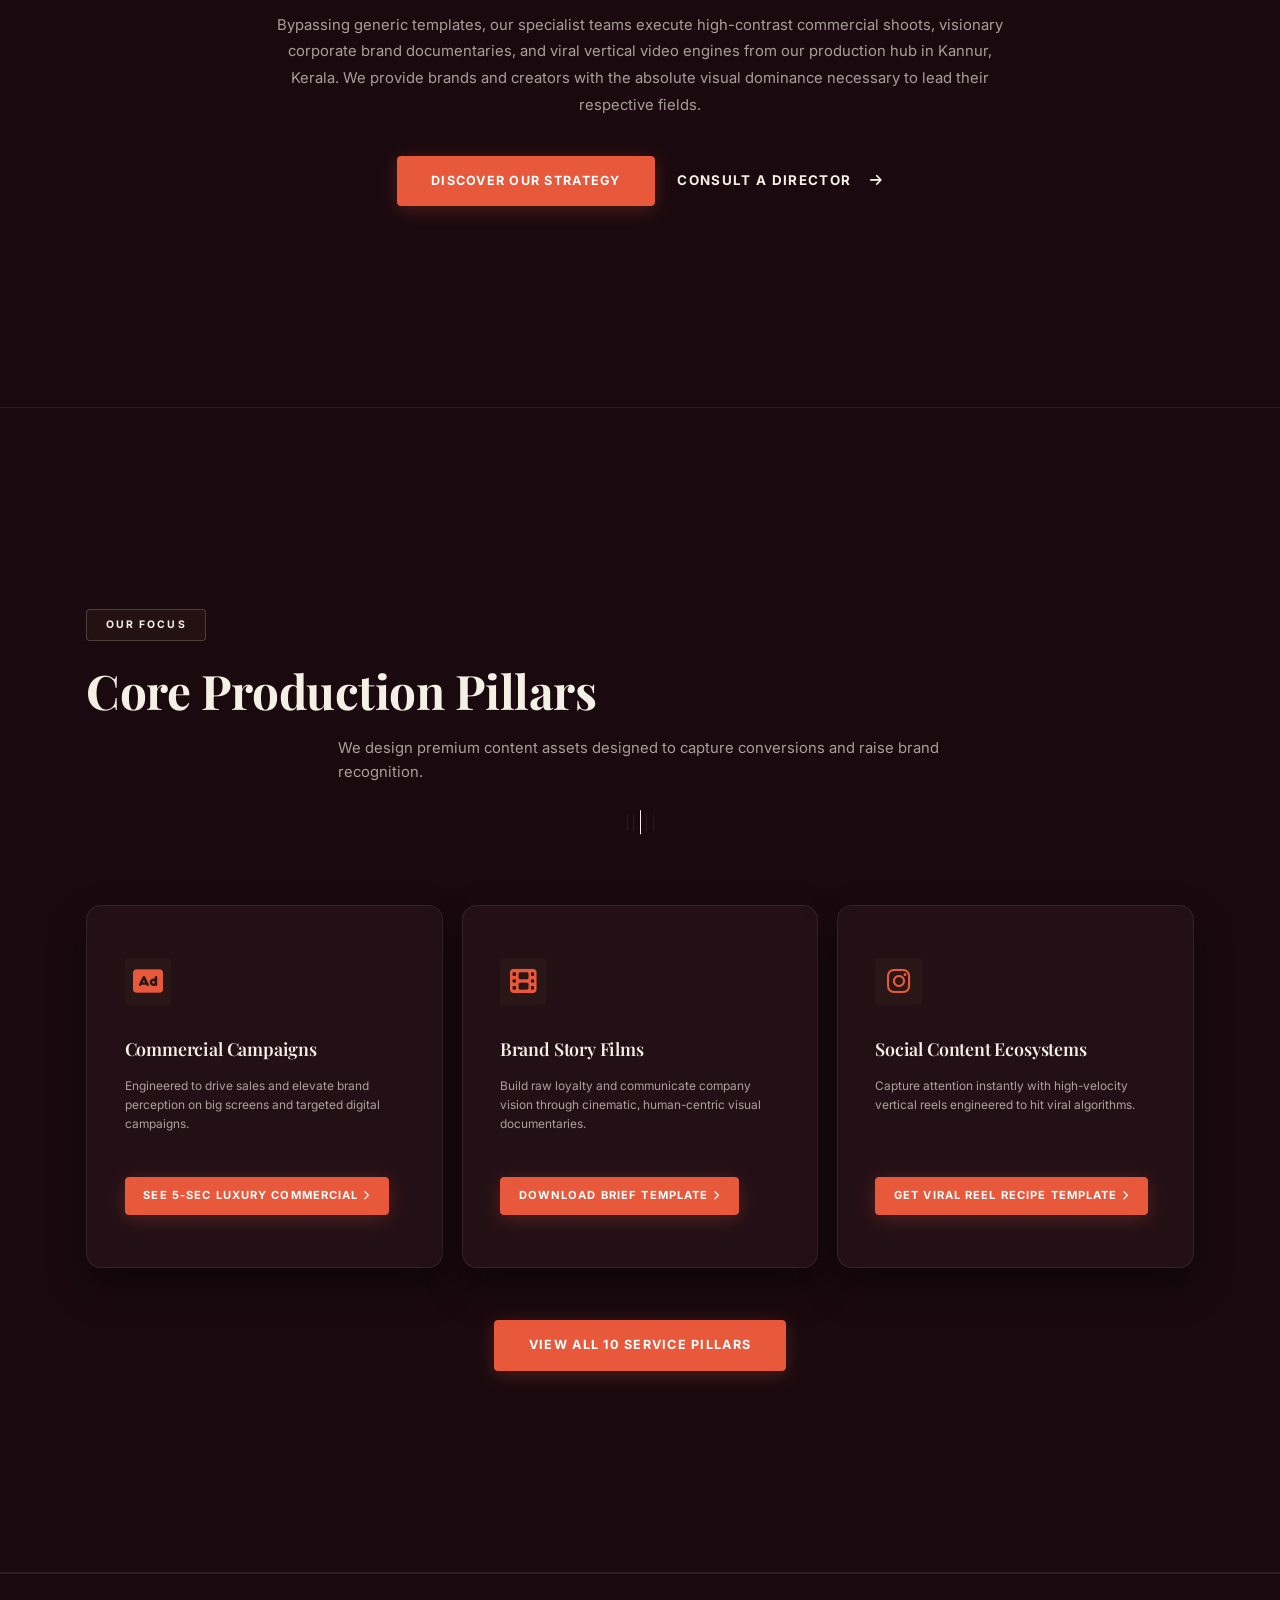
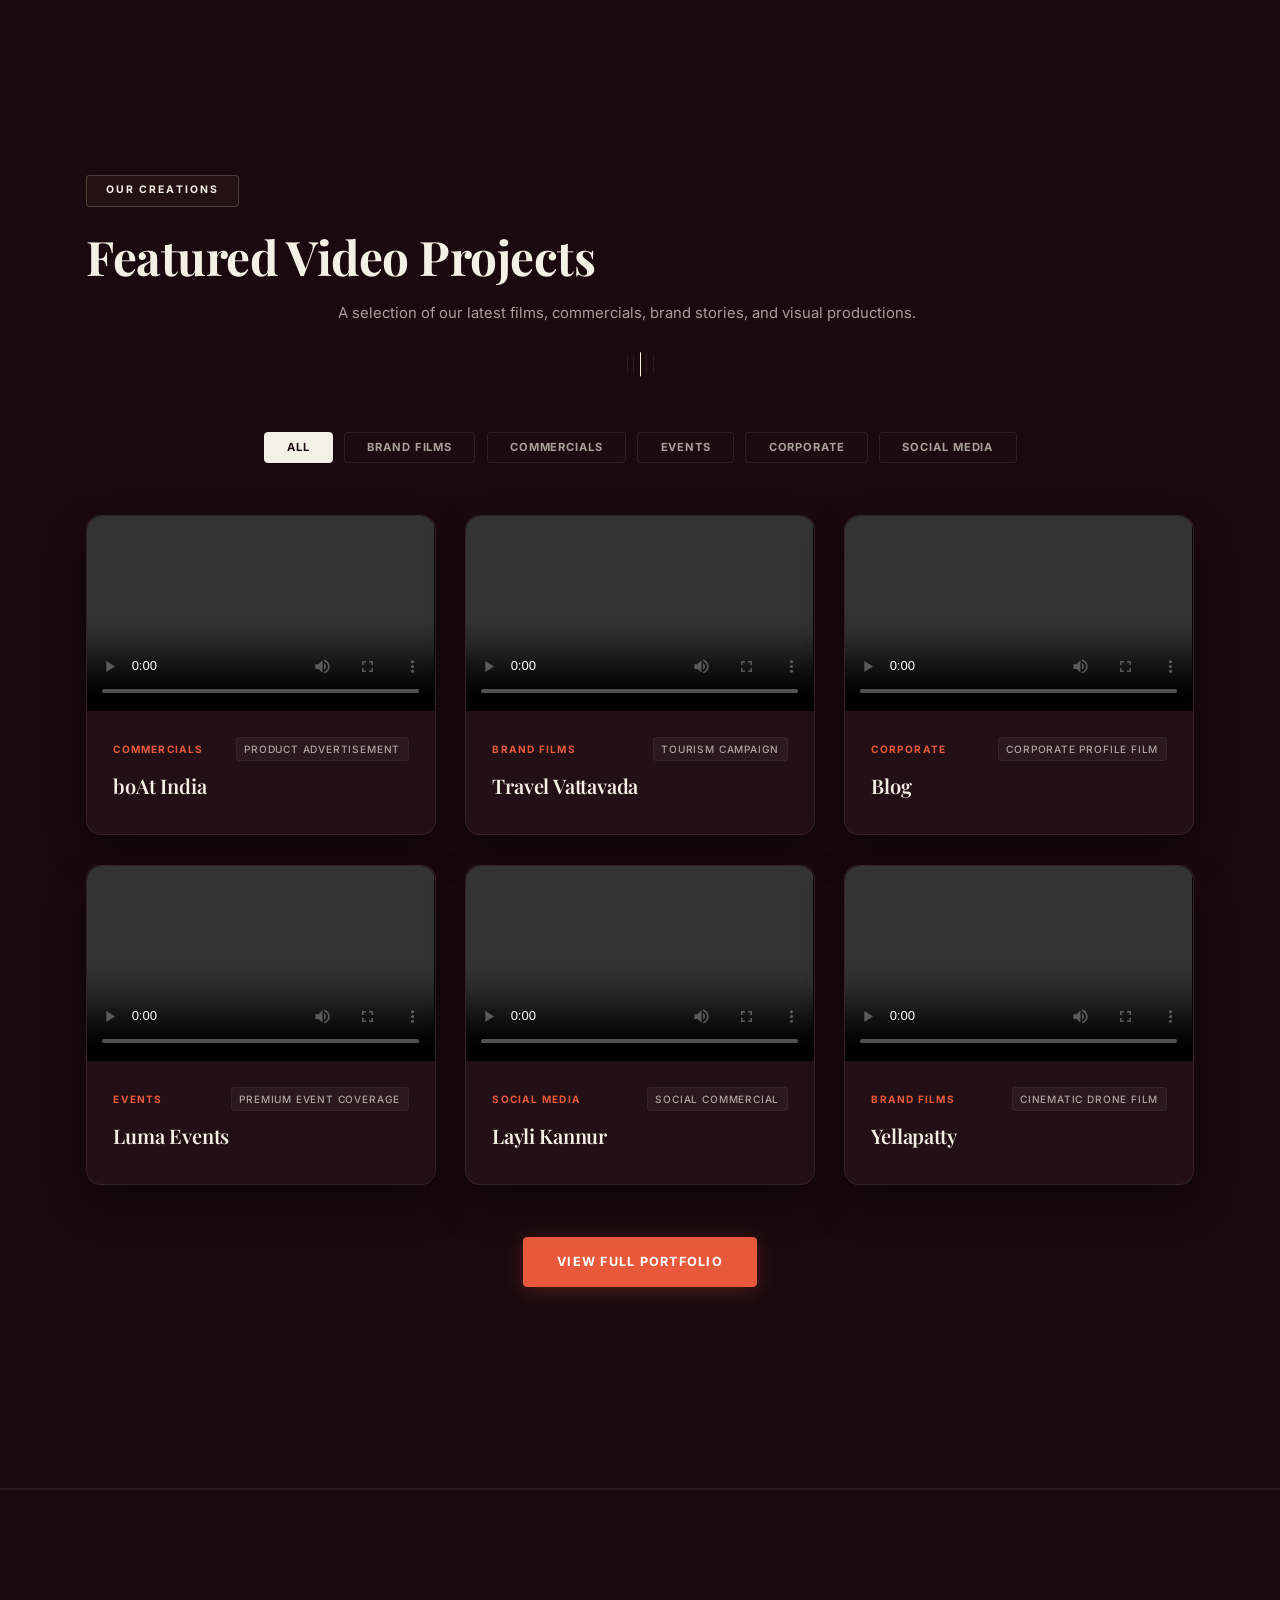
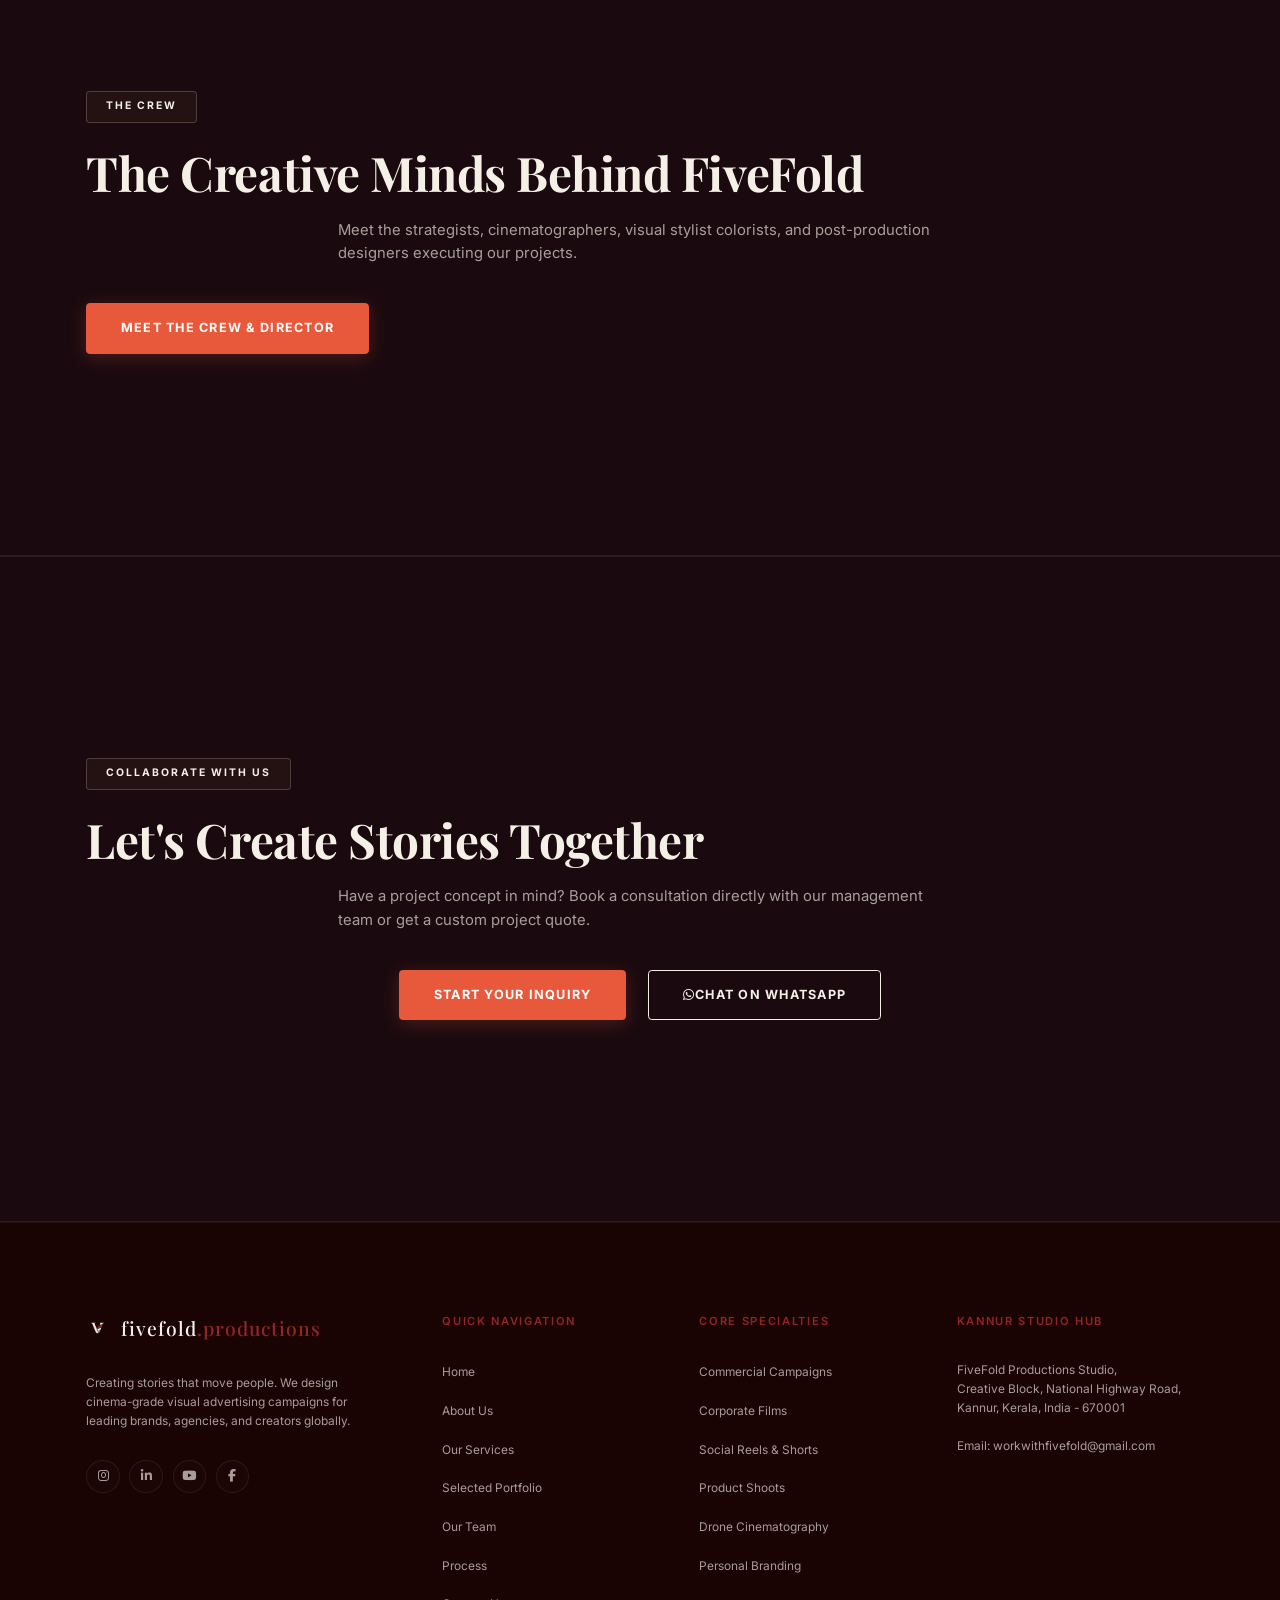
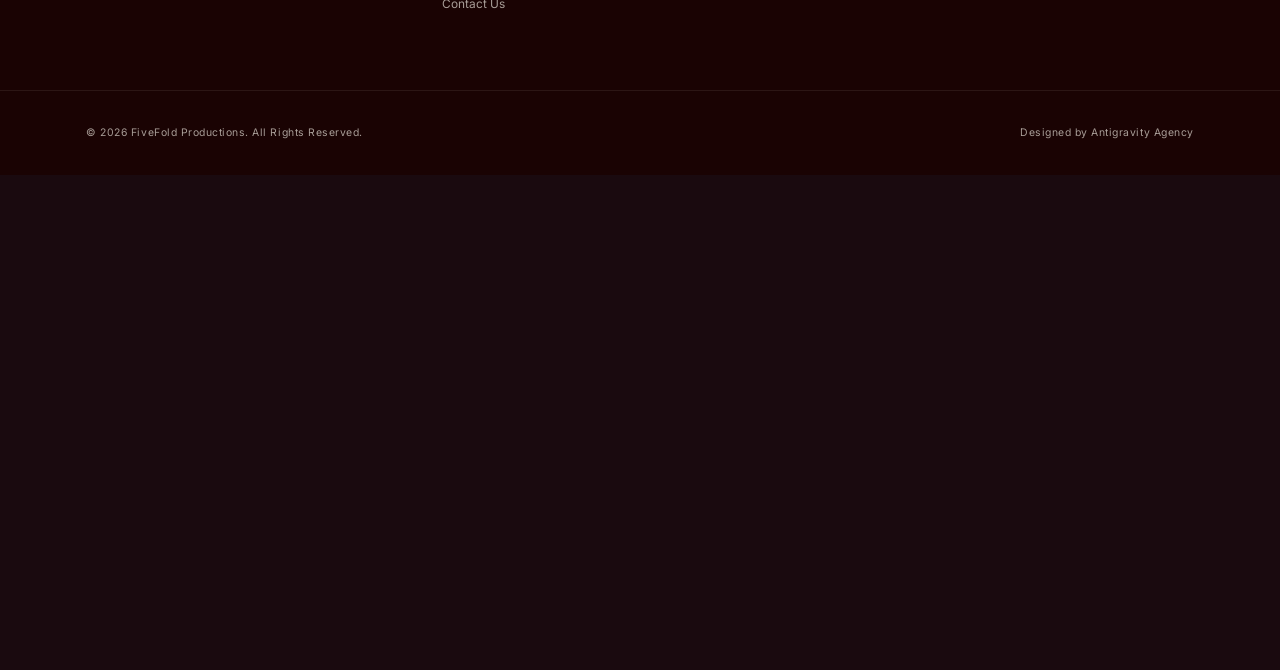
==== commit 83a5a744: "Rename video project Rumi Events to Luma Events" ====
--- a/index.html
+++ b/index.html
@@ -321,7 +321,7 @@
                             <span class="video-category">Events</span>
                             <span class="video-prod-type">Premium Event Coverage</span>
                         </div>
-                        <h3 class="video-title">Rumi Events</h3>
+                        <h3 class="video-title">Luma Events</h3>
                     </div>
                 </div>
 
